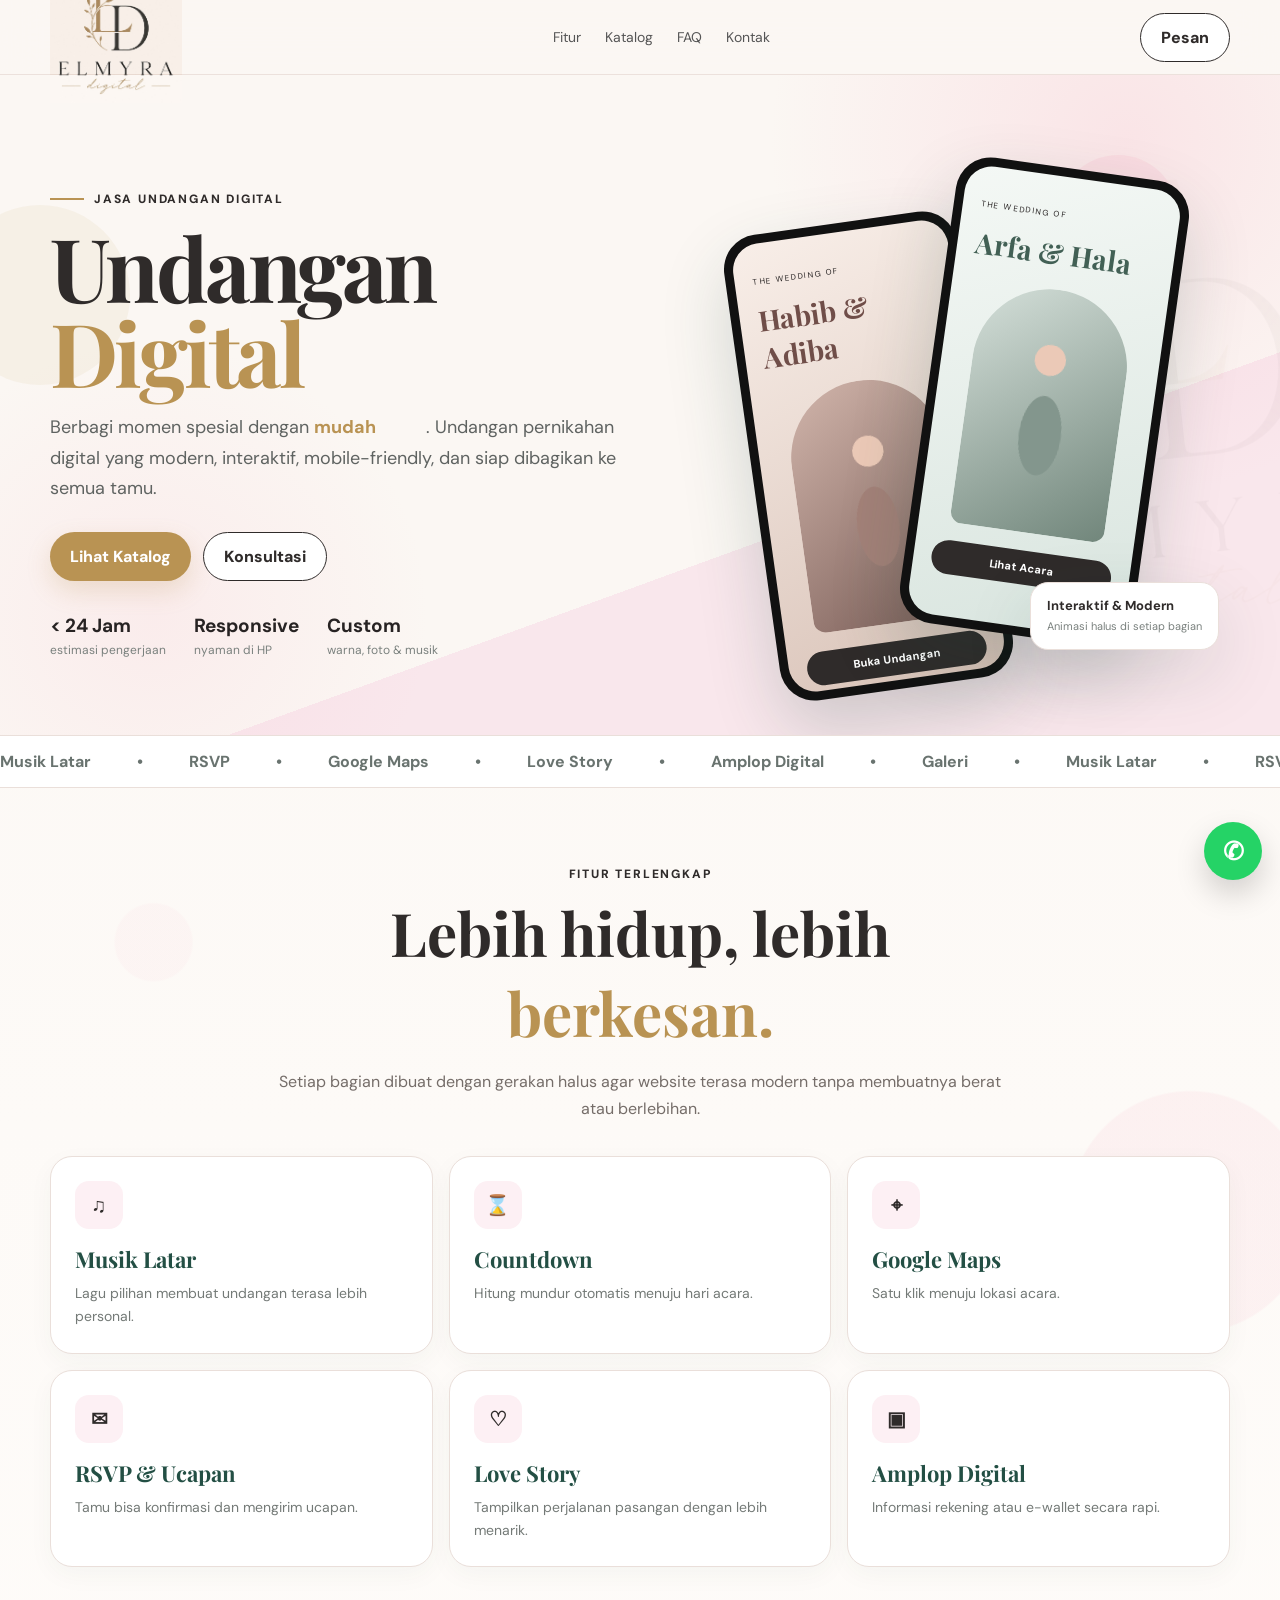
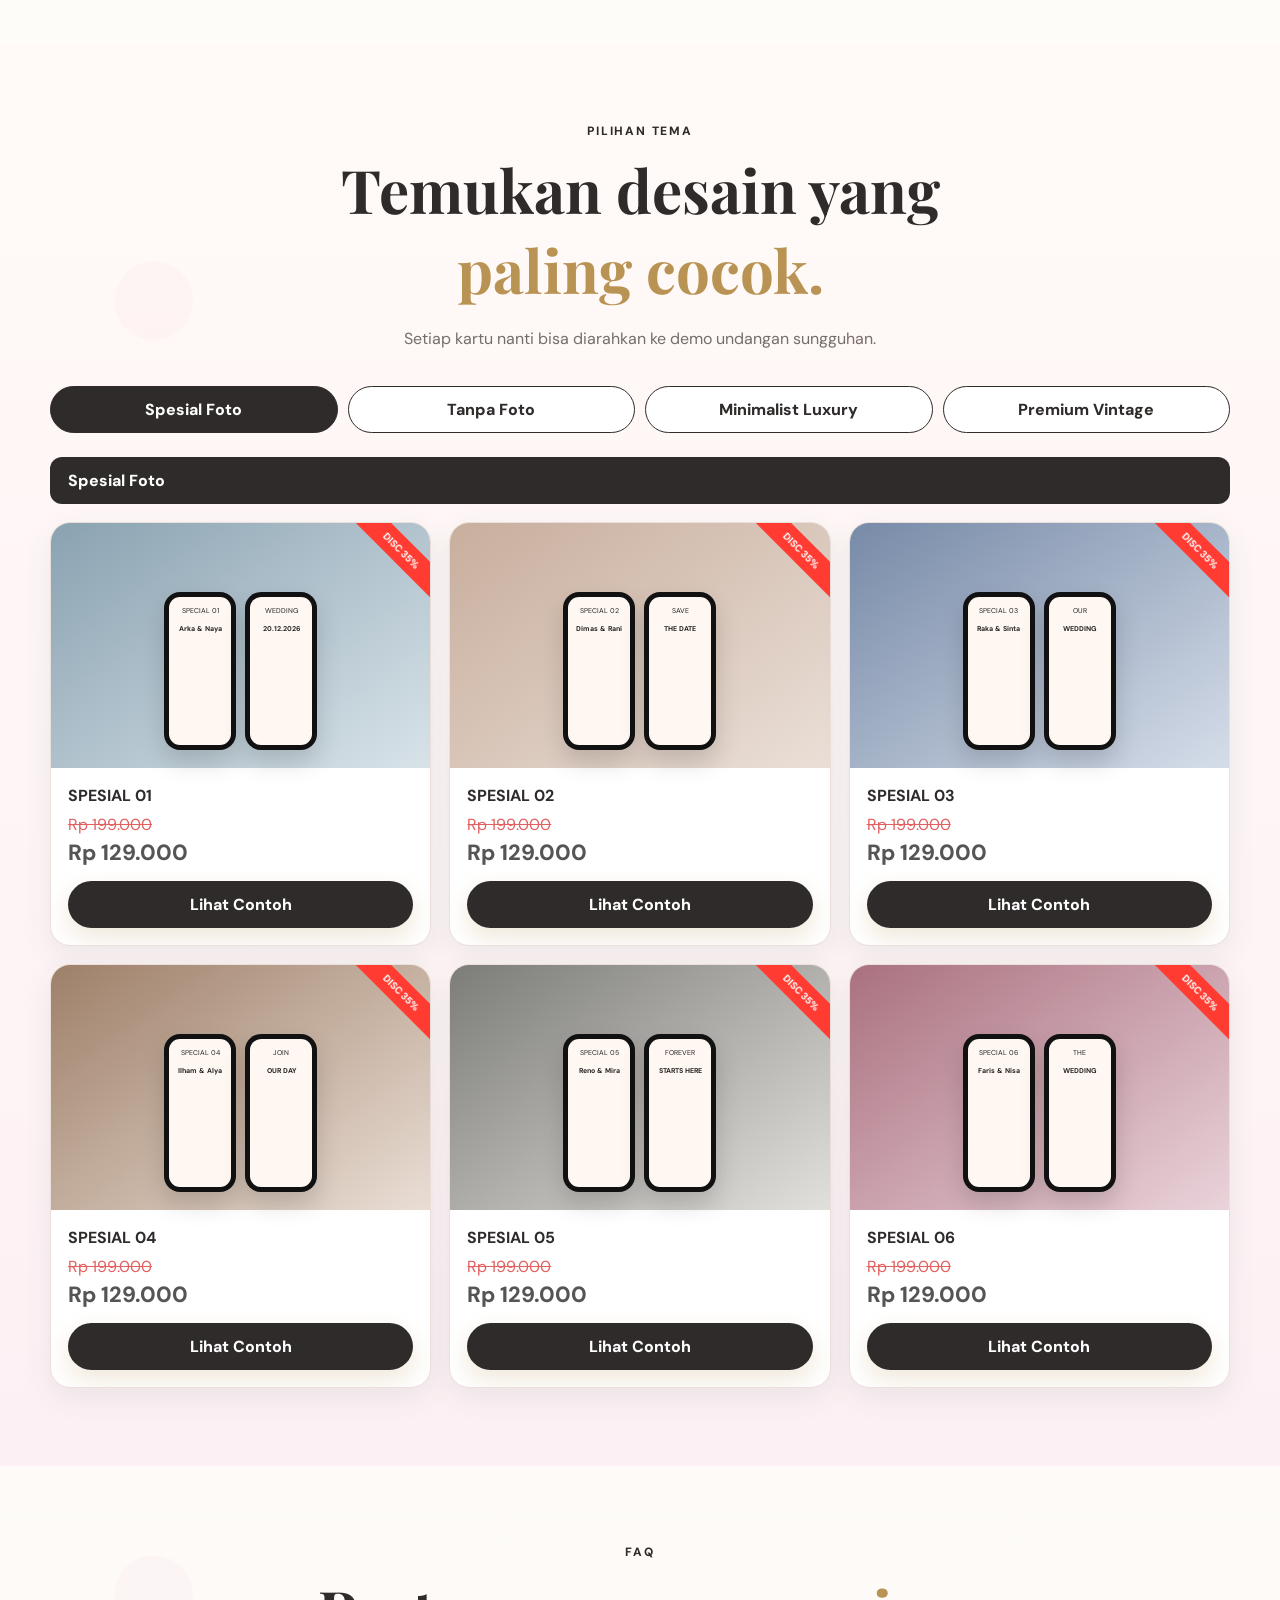
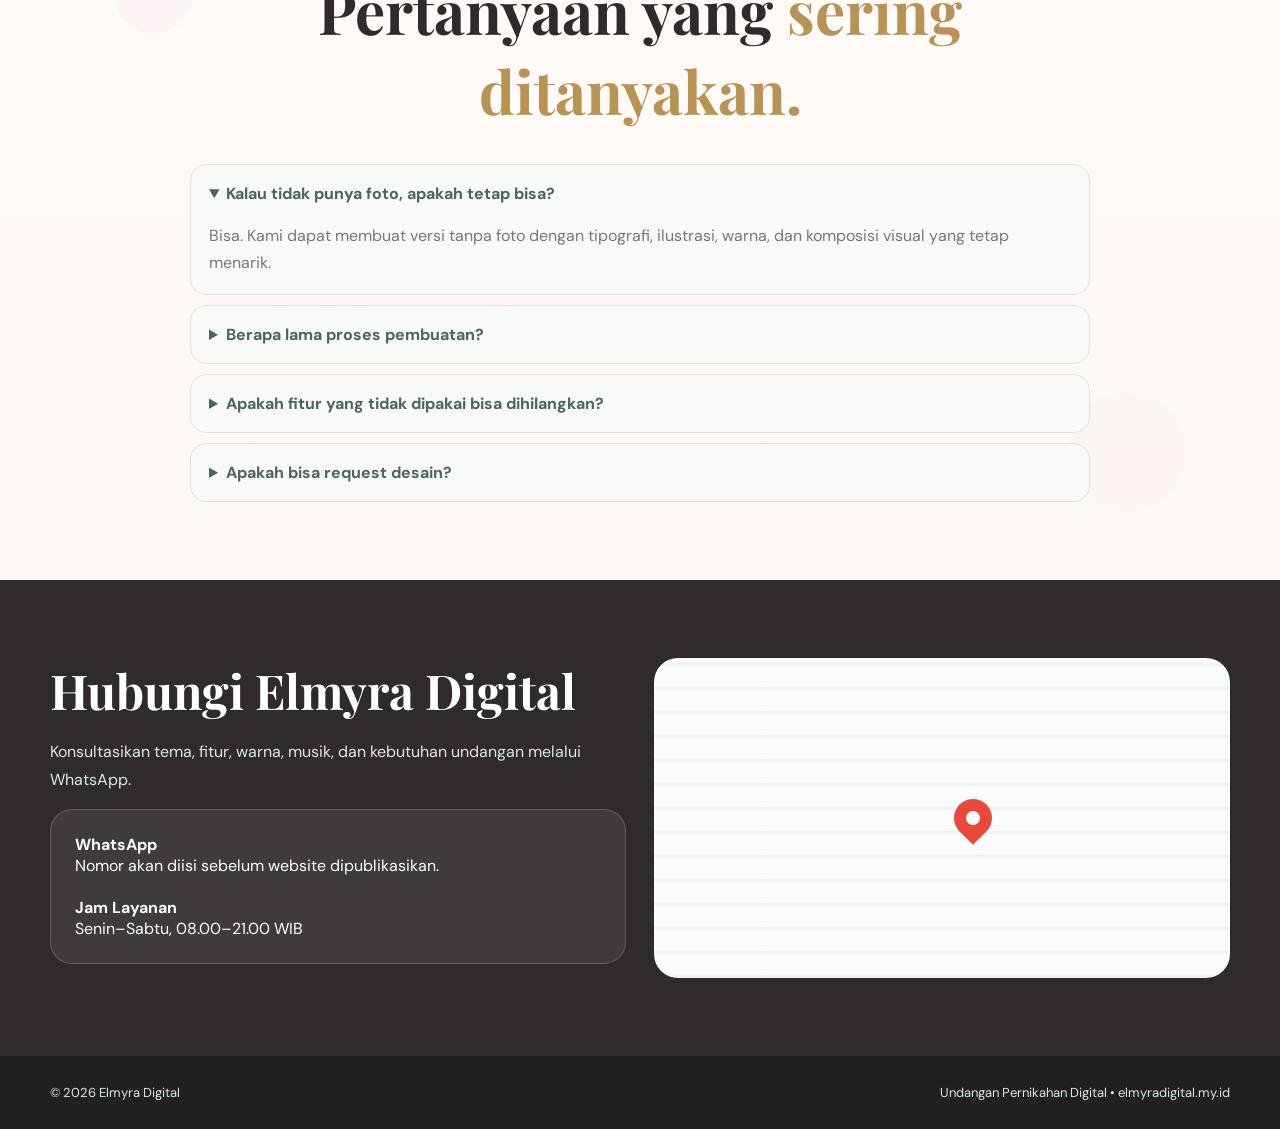
==== index.html @ 30a2780f "Gunakan CSS dan JS terpisah pada website utama" ====
<!doctype html>
<html lang="id">
<head>
  <meta charset="utf-8">
  <meta name="viewport" content="width=device-width,initial-scale=1">
  <meta name="theme-color" content="#fffaf7">
  <title>Elmyra Digital — Undangan Pernikahan Digital</title>
  <meta name="description" content="Undangan pernikahan digital modern, interaktif, elegan, dan mudah dibagikan.">

  <link rel="preconnect" href="https://fonts.googleapis.com">
  <link rel="preconnect" href="https://fonts.gstatic.com" crossorigin>
  <link href="https://fonts.googleapis.com/css2?family=DM+Sans:wght@400;500;600;700;800&family=Playfair+Display:wght@600;700&display=swap" rel="stylesheet">
  <link rel="stylesheet" href="assets/css/style.css">
</head>
<body>

<nav>
  <div class="container nav-inner">
    <a class="brand brand-image" href="#home" aria-label="Elmyra Digital">
      <img src="assets/elmyra-logo.png" alt="Elmyra Digital">
    </a>

    <div class="navlinks">
      <a href="#fitur">Fitur</a>
      <a href="#katalog">Katalog</a>
      <a href="#faq">FAQ</a>
      <a href="#kontak">Kontak</a>
    </div>

    <a class="btn-outline wa-link" href="#">Pesan</a>
  </div>
</nav>

<main>
  <section class="hero" id="home">
    <img src="assets/elmyra-logo.png" alt="" aria-hidden="true" class="hero-watermark">

    <div class="container hero-grid">
      <div>
        <div class="eyebrow">Jasa Undangan Digital</div>
        <h1>Undangan <span class="accent">Digital</span></h1>
        <p class="hero-copy">
          Berbagi momen spesial dengan <strong class="rotator" id="rotator">mudah</strong>.
          Undangan pernikahan digital yang modern, interaktif, mobile-friendly, dan siap dibagikan ke semua tamu.
        </p>

        <div class="actions">
          <a class="btn" href="#katalog">Lihat Katalog</a>
          <a class="btn-outline wa-link" href="#">Konsultasi</a>
        </div>

        <div class="hero-stats">
          <div><strong>&lt; 24 Jam</strong><span>estimasi pengerjaan</span></div>
          <div><strong>Responsive</strong><span>nyaman di HP</span></div>
          <div><strong>Custom</strong><span>warna, foto & musik</span></div>
        </div>
      </div>

      <div class="phone-stage" aria-label="Contoh tampilan undangan">
        <div class="phone a">
          <div class="screen">
            <small>THE WEDDING OF</small>
            <h3>Habib & Adiba</h3>
            <div class="arch"></div>
            <div class="mini">Buka Undangan</div>
          </div>
        </div>

        <div class="phone b">
          <div class="screen alt">
            <small>THE WEDDING OF</small>
            <h3>Arfa & Hala</h3>
            <div class="arch"></div>
            <div class="mini">Lihat Acara</div>
          </div>
        </div>

        <div class="float-card">
          <strong>Interaktif & Modern</strong>
          <span>Animasi halus di setiap bagian</span>
        </div>
      </div>
    </div>
  </section>

  <div class="marquee" aria-hidden="true">
    <div class="marquee-track">
      <span>Musik Latar</span><span>•</span><span>RSVP</span><span>•</span><span>Google Maps</span><span>•</span><span>Love Story</span><span>•</span><span>Amplop Digital</span><span>•</span><span>Galeri</span><span>•</span>
      <span>Musik Latar</span><span>•</span><span>RSVP</span><span>•</span><span>Google Maps</span><span>•</span><span>Love Story</span><span>•</span><span>Amplop Digital</span><span>•</span><span>Galeri</span><span>•</span>
    </div>
  </div>

  <section id="fitur">
    <div class="container">
      <div class="section-head reveal">
        <div class="eyebrow">Fitur Terlengkap</div>
        <h2>Lebih hidup, lebih <span>berkesan.</span></h2>
        <p>Setiap bagian dibuat dengan gerakan halus agar website terasa modern tanpa membuatnya berat atau berlebihan.</p>
      </div>

      <div class="features">
        <article class="feature reveal"><div class="icon">♫</div><h3>Musik Latar</h3><p>Lagu pilihan membuat undangan terasa lebih personal.</p></article>
        <article class="feature reveal"><div class="icon">⌛</div><h3>Countdown</h3><p>Hitung mundur otomatis menuju hari acara.</p></article>
        <article class="feature reveal"><div class="icon">⌖</div><h3>Google Maps</h3><p>Satu klik menuju lokasi acara.</p></article>
        <article class="feature reveal"><div class="icon">✉</div><h3>RSVP & Ucapan</h3><p>Tamu bisa konfirmasi dan mengirim ucapan.</p></article>
        <article class="feature reveal"><div class="icon">♡</div><h3>Love Story</h3><p>Tampilkan perjalanan pasangan dengan lebih menarik.</p></article>
        <article class="feature reveal"><div class="icon">▣</div><h3>Amplop Digital</h3><p>Informasi rekening atau e-wallet secara rapi.</p></article>
      </div>
    </div>
  </section>

  <section class="catalog" id="katalog">
    <div class="container">
      <div class="section-head reveal">
        <div class="eyebrow">Pilihan Tema</div>
        <h2>Temukan desain yang <span>paling cocok.</span></h2>
        <p>Setiap kartu nanti bisa diarahkan ke demo undangan sungguhan.</p>
      </div>

      <div class="tabs">
        <button class="tab active" type="button">Spesial Foto</button>
        <button class="tab" type="button">Tanpa Foto</button>
        <button class="tab" type="button">Minimalist Luxury</button>
        <button class="tab" type="button">Premium Vintage</button>
      </div>

      <div class="catalog-bar">Spesial Foto</div>

      <div class="cards">
        <article class="card reveal">
          <div class="ribbon">DISC 35%</div>
          <div class="thumb t1"><div class="mini-phone"><div class="mini-screen">SPECIAL 01<br><br><b>Arka & Naya</b></div></div><div class="mini-phone"><div class="mini-screen">WEDDING<br><br><b>20.12.2026</b></div></div></div>
          <div class="card-body"><h3>SPESIAL 01</h3><div class="old">Rp 199.000</div><div class="price">Rp 129.000</div><a class="btn" href="#">Lihat Contoh</a></div>
        </article>

        <article class="card reveal">
          <div class="ribbon">DISC 35%</div>
          <div class="thumb t2"><div class="mini-phone"><div class="mini-screen">SPECIAL 02<br><br><b>Dimas & Rani</b></div></div><div class="mini-phone"><div class="mini-screen">SAVE<br><br><b>THE DATE</b></div></div></div>
          <div class="card-body"><h3>SPESIAL 02</h3><div class="old">Rp 199.000</div><div class="price">Rp 129.000</div><a class="btn" href="#">Lihat Contoh</a></div>
        </article>

        <article class="card reveal">
          <div class="ribbon">DISC 35%</div>
          <div class="thumb t3"><div class="mini-phone"><div class="mini-screen">SPECIAL 03<br><br><b>Raka & Sinta</b></div></div><div class="mini-phone"><div class="mini-screen">OUR<br><br><b>WEDDING</b></div></div></div>
          <div class="card-body"><h3>SPESIAL 03</h3><div class="old">Rp 199.000</div><div class="price">Rp 129.000</div><a class="btn" href="#">Lihat Contoh</a></div>
        </article>

        <article class="card reveal">
          <div class="ribbon">DISC 35%</div>
          <div class="thumb t4"><div class="mini-phone"><div class="mini-screen">SPECIAL 04<br><br><b>Ilham & Alya</b></div></div><div class="mini-phone"><div class="mini-screen">JOIN<br><br><b>OUR DAY</b></div></div></div>
          <div class="card-body"><h3>SPESIAL 04</h3><div class="old">Rp 199.000</div><div class="price">Rp 129.000</div><a class="btn" href="#">Lihat Contoh</a></div>
        </article>

        <article class="card reveal">
          <div class="ribbon">DISC 35%</div>
          <div class="thumb t5"><div class="mini-phone"><div class="mini-screen">SPECIAL 05<br><br><b>Reno & Mira</b></div></div><div class="mini-phone"><div class="mini-screen">FOREVER<br><br><b>STARTS HERE</b></div></div></div>
          <div class="card-body"><h3>SPESIAL 05</h3><div class="old">Rp 199.000</div><div class="price">Rp 129.000</div><a class="btn" href="#">Lihat Contoh</a></div>
        </article>

        <article class="card reveal">
          <div class="ribbon">DISC 35%</div>
          <div class="thumb t6"><div class="mini-phone"><div class="mini-screen">SPECIAL 06<br><br><b>Faris & Nisa</b></div></div><div class="mini-phone"><div class="mini-screen">THE<br><br><b>WEDDING</b></div></div></div>
          <div class="card-body"><h3>SPESIAL 06</h3><div class="old">Rp 199.000</div><div class="price">Rp 129.000</div><a class="btn" href="#">Lihat Contoh</a></div>
        </article>
      </div>
    </div>
  </section>

  <section id="faq">
    <div class="container">
      <div class="section-head reveal">
        <div class="eyebrow">FAQ</div>
        <h2>Pertanyaan yang <span>sering ditanyakan.</span></h2>
      </div>

      <div class="faq">
        <details open><summary>Kalau tidak punya foto, apakah tetap bisa?</summary><p>Bisa. Kami dapat membuat versi tanpa foto dengan tipografi, ilustrasi, warna, dan komposisi visual yang tetap menarik.</p></details>
        <details><summary>Berapa lama proses pembuatan?</summary><p>Untuk template siap pakai, target proses kurang dari 24 jam setelah data lengkap.</p></details>
        <details><summary>Apakah fitur yang tidak dipakai bisa dihilangkan?</summary><p>Bisa. Galeri, love story, RSVP, amplop digital, dan fitur lain dapat disesuaikan.</p></details>
        <details><summary>Apakah bisa request desain?</summary><p>Bisa untuk paket custom atau signature.</p></details>
      </div>
    </div>
  </section>

  <section class="contact" id="kontak">
    <div class="container contact-grid">
      <div>
        <h2>Hubungi Elmyra Digital</h2>
        <p>Konsultasikan tema, fitur, warna, musik, dan kebutuhan undangan melalui WhatsApp.</p>
        <div class="contact-card">
          <strong>WhatsApp</strong><br>
          Nomor akan diisi sebelum website dipublikasikan.<br><br>
          <strong>Jam Layanan</strong><br>
          Senin–Sabtu, 08.00–21.00 WIB
        </div>
      </div>
      <div class="map" aria-hidden="true"><div class="pin"></div></div>
    </div>
  </section>
</main>

<footer>
  <div class="container footer-inner">
    <div>© <span id="year"></span> Elmyra Digital</div>
    <div>Undangan Pernikahan Digital • elmyradigital.my.id</div>
  </div>
</footer>

<a class="wa wa-link" href="#" aria-label="WhatsApp">✆</a>

<script src="assets/js/main.js" defer></script>
</body>
</html>
---- assets/css/style.css ----
/* =========================================================
   ELMYRA DIGITAL — WEBSITE UTAMA
   Refactor CSS: struktur dipisah dari index.html agar mudah diedit.
   Folder undangan/ tidak menggunakan file ini.
========================================================= */

/* ========== DESIGN TOKENS ========== */
:root {
  --color-primary: #2f2b2a;
  --color-primary-dark: #211f1f;
  --color-accent: #b99353;
  --color-cream: #fbf7f3;
  --color-soft: #fdf0f4;
  --color-pink: #f7b9ca;
  --color-text: #272323;
  --color-muted: #756d69;
  --color-line: #eadfda;
  --color-white: #fff;

  --shadow-soft: 0 10px 30px rgba(26, 71, 60, .08);
  --shadow-large: 0 25px 70px rgba(24, 71, 60, .13);

  --radius-sm: 12px;
  --radius-md: 18px;
  --radius-lg: 22px;
  --radius-pill: 999px;

  --container-max: 1180px;
  --section-space: 78px;
}

/* ========== RESET & BASE ========== */
* { box-sizing: border-box; }
html { scroll-behavior: smooth; }
body {
  margin: 0;
  font-family: "DM Sans", sans-serif;
  color: var(--color-text);
  background:
    radial-gradient(circle at 8% 12%, rgba(247,185,202,.18) 0 90px, transparent 92px),
    radial-gradient(circle at 93% 28%, rgba(247,185,202,.14) 0 120px, transparent 122px),
    linear-gradient(180deg, #fbf7f3 0%, #fffdfb 52%, #fbf7f3 100%);
  overflow-x: hidden;
}
a { color: inherit; text-decoration: none; }
button, input, textarea, select { font: inherit; }
.container { width: min(var(--container-max), calc(100% - 30px)); margin-inline: auto; }
h1, h2, h3 { font-family: "Playfair Display", serif; }
section { padding: var(--section-space) 0; }

/* ========== NAVIGATION ========== */
nav {
  position: sticky;
  top: 0;
  z-index: 50;
  background: rgba(251,247,243,.92);
  border-bottom: 1px solid rgba(234,223,218,.9);
  backdrop-filter: blur(18px);
}
.nav-inner {
  height: 74px;
  display: flex;
  align-items: center;
  justify-content: space-between;
  gap: 16px;
}
.brand, .brand-image { display: flex; align-items: center; }
.brand { gap: 11px; font-weight: 800; color: var(--color-primary); }
.brand-image img { width: 132px; height: auto; display: block; mix-blend-mode: multiply; }
.navlinks { display: flex; gap: 24px; color: #555; font-size: 14px; }
.navlinks a { transition: color .2s ease; }
.navlinks a:hover { color: var(--color-accent); }

/* ========== BUTTONS ========== */
.btn, .btn-outline {
  display: inline-flex;
  align-items: center;
  justify-content: center;
  padding: 13px 20px;
  border-radius: var(--radius-pill);
  font-weight: 800;
  transition: transform .25s ease, box-shadow .25s ease;
}
.btn {
  background: var(--color-accent);
  color: var(--color-white);
  box-shadow: 0 10px 25px rgba(185,147,83,.22);
}
.btn-outline {
  border: 1px solid var(--color-primary);
  color: var(--color-primary);
  background: var(--color-white);
}
.btn:hover, .btn-outline:hover { transform: translateY(-2px); }
.actions { display: flex; gap: 12px; flex-wrap: wrap; margin-top: 28px; }

/* ========== HERO ========== */
.hero {
  position: relative;
  overflow: hidden;
  padding: 70px 0 30px;
  background:
    radial-gradient(circle at 88% 10%, rgba(247,185,202,.30), transparent 28%),
    radial-gradient(circle at 12% 82%, rgba(247,185,202,.18), transparent 22%),
    linear-gradient(160deg, #fbf7f3 0 66%, #f9e7ec 66%);
}
.hero::before, .hero::after {
  content: "";
  position: absolute;
  border-radius: 50%;
  pointer-events: none;
}
.hero::before {
  width: 180px;
  height: 180px;
  background: rgba(185,147,83,.08);
  left: -50px;
  top: 130px;
  animation: float 7s ease-in-out infinite;
}
.hero::after {
  width: 120px;
  height: 120px;
  background: rgba(247,185,202,.24);
  right: 8%;
  top: 80px;
  animation: float 6s ease-in-out infinite reverse;
}
.hero-grid {
  display: grid;
  grid-template-columns: 1.02fr .98fr;
  align-items: center;
  gap: 30px;
}
.hero h1 {
  font-size: clamp(52px, 7.4vw, 88px);
  line-height: .96;
  letter-spacing: -.04em;
  color: var(--color-primary);
  margin: 18px 0;
}
.hero h1 .accent { color: var(--color-accent); }
.hero-copy { max-width: 650px; color: #5f6361; font-size: 18px; line-height: 1.7; }
.hero-stats { display: flex; gap: 28px; flex-wrap: wrap; margin-top: 32px; }
.hero-stats strong { display: block; font-size: 19px; }
.hero-stats span { font-size: 12px; color: #7a817e; }
.hero-watermark {
  position: absolute;
  width: min(520px,70vw);
  right: -150px;
  top: 70px;
  opacity: .035;
  pointer-events: none;
  mix-blend-mode: multiply;
  transform: rotate(-6deg);
}
.eyebrow {
  color: var(--color-primary);
  font-size: 12px;
  letter-spacing: .15em;
  font-weight: 800;
  text-transform: uppercase;
  display: flex;
  align-items: center;
  gap: 10px;
}
.eyebrow::before { content: ""; width: 34px; height: 2px; background: var(--color-accent); }
.rotator { display: inline-block; min-width: 112px; color: var(--color-accent); transition: .28s ease; }
.rotator.swap { opacity: 0; transform: translateY(8px); }

/* ========== PHONE PREVIEW ========== */
.phone-stage { height: 560px; position: relative; }
.phone {
  position: absolute;
  width: 235px;
  height: 470px;
  border-radius: 35px;
  padding: 9px;
  background: #111;
  box-shadow: 0 30px 70px rgba(31,69,60,.2);
  transform-origin: center;
}
.phone.a { left: 15%; top: 76px; transform: rotate(-8deg); animation: phoneA 6s ease-in-out infinite; }
.phone.b { right: 12%; top: 22px; transform: rotate(8deg); animation: phoneB 6.5s ease-in-out infinite; }
.screen {
  height: 100%;
  border-radius: 27px;
  overflow: hidden;
  padding: 25px 18px;
  background: linear-gradient(160deg,#f8eee8,#d9c3b8);
}
.screen.alt { background: linear-gradient(160deg,#f4f8f5,#d9e5df); }
.screen small { font-size: 8px; letter-spacing: .18em; }
.screen h3 { font-size: 28px; margin: 12px 0; color: #704e49; }
.screen.alt h3 { color: #426055; }
.arch {
  width: 86%;
  height: 245px;
  margin: 18px auto 0;
  border-radius: 140px 140px 22px 22px;
  background:
    radial-gradient(circle at 50% 29%, #ebc9b7 0 8%, transparent 8.3%),
    radial-gradient(ellipse at 50% 60%, #a38178 0 19%, transparent 19.4%),
    linear-gradient(145deg,#d1b5ab,#7a5d57);
}
.alt .arch {
  background:
    radial-gradient(circle at 50% 29%, #ebc9b7 0 8%, transparent 8.3%),
    radial-gradient(ellipse at 50% 60%, #83968d 0 19%, transparent 19.4%),
    linear-gradient(145deg,#d5e0da,#71867b);
}
.mini { margin-top: 18px; padding: 10px; text-align: center; background: var(--color-primary); color: #fff; border-radius: var(--radius-pill); font-size: 11px; font-weight: 800; }
.float-card { position: absolute; right: 2%; bottom: 55px; background: #fff; border: 1px solid var(--color-line); padding: 14px 16px; border-radius: var(--radius-md); box-shadow: var(--shadow-large); animation: float 5s ease-in-out infinite; }
.float-card strong { display: block; color: var(--color-primary); font-size: 13px; }
.float-card span { font-size: 11px; color: #7a817e; }

/* ========== SECTION HEADERS ========== */
.section-head { text-align: center; max-width: 750px; margin: 0 auto 34px; }
.section-head .eyebrow { justify-content: center; }
.section-head .eyebrow::before { display: none; }
.section-head h2 { font-size: clamp(38px,5vw,60px); margin: 10px 0; color: var(--color-primary); }
.section-head h2 span { color: var(--color-accent); }
.section-head p { color: var(--color-muted); line-height: 1.7; }
section:not(.hero):not(.contact) { position: relative; }
section:not(.hero):not(.contact)::before {
  content: "";
  position: absolute;
  inset: 0;
  pointer-events: none;
  background-image:
    radial-gradient(circle at 12% 18%,rgba(247,185,202,.08) 0 38px,transparent 40px),
    radial-gradient(circle at 88% 82%,rgba(247,185,202,.06) 0 58px,transparent 60px);
}
section > .container { position: relative; z-index: 1; }

/* ========== MARQUEE ========== */
.marquee { overflow: hidden; border-block: 1px solid var(--color-line); background: #fff; }
.marquee-track { display: flex; gap: 46px; white-space: nowrap; padding: 15px 0; width: max-content; animation: marquee 22s linear infinite; color: #69736f; font-weight: 700; }

/* ========== FEATURES ========== */
.features { display: grid; grid-template-columns: repeat(3,1fr); gap: 16px; }
.feature { background: #fff; border: 1px solid var(--color-line); border-radius: var(--radius-lg); padding: 24px; transition: .25s ease; box-shadow: 0 8px 26px rgba(31,72,62,.04); }
.feature:hover { transform: translateY(-5px); box-shadow: var(--shadow-large); }
.icon { width: 48px; height: 48px; border-radius: 14px; background: var(--color-soft); color: var(--color-primary); display: grid; place-items: center; font-size: 20px; font-weight: 800; }
.feature h3 { font-size: 22px; margin: 15px 0 8px; color: #234f44; }
.feature p { font-size: 14px; line-height: 1.65; color: #747a77; margin: 0; }

/* ========== CATALOG ========== */
.catalog { background: linear-gradient(180deg,#fffaf7 0%,#fdf0f4 100%); }
.tabs { display: grid; grid-template-columns: repeat(4,1fr); gap: 10px; margin-bottom: 24px; }
.tab { border: 1px solid var(--color-primary); color: var(--color-primary); background: #fff; border-radius: var(--radius-pill); padding: 12px 10px; font-weight: 800; cursor: pointer; }
.tab.active { background: var(--color-primary); color: #fff; }
.catalog-bar { background: var(--color-primary); color: #fff; border-radius: var(--radius-sm); padding: 13px 18px; font-weight: 800; margin-bottom: 18px; }
.cards { display: grid; grid-template-columns: repeat(3,1fr); gap: 18px; }
.card { background: #fff; border: 1px solid var(--color-line); border-radius: 20px; overflow: hidden; box-shadow: var(--shadow-soft); transition: .25s ease; position: relative; }
.card:hover { transform: translateY(-5px); }
.ribbon { position: absolute; top: 15px; right: -36px; background: #ff3b32; color: #fff; transform: rotate(45deg); padding: 6px 42px; font-size: 10px; font-weight: 800; z-index: 2; }
.thumb { height: 245px; display: flex; align-items: flex-end; justify-content: center; gap: 9px; padding: 18px; }
.t1 { background: linear-gradient(145deg,#8aa2b1,#d8e3e9); }
.t2 { background: linear-gradient(145deg,#c8ae9d,#eadfd7); }
.t3 { background: linear-gradient(145deg,#778aa7,#d5dde9); }
.t4 { background: linear-gradient(145deg,#9e8069,#eaded5); }
.t5 { background: linear-gradient(145deg,#7c7c78,#e2e0dd); }
.t6 { background: linear-gradient(145deg,#aa7180,#ead3da); }
.mini-phone { width: 72px; height: 158px; background: #111; border-radius: 16px; padding: 5px; box-shadow: 0 12px 25px rgba(0,0,0,.15); }
.mini-screen { height: 100%; border-radius: 11px; background: #fff7f2; text-align: center; font-size: 7px; padding: 9px 5px; }
.card-body { padding: 17px; }
.card-body h3 { font-family: "DM Sans"; margin: 0 0 8px; color: var(--color-primary); font-size: 16px; }
.old { text-decoration: line-through; color: #e26060; }
.price { font-size: 22px; font-weight: 800; color: #555; margin: 3px 0 14px; }
.card .btn { width: 100%; background: var(--color-primary); }

/* ========== FAQ ========== */
.faq { max-width: 900px; margin: auto; display: grid; gap: 10px; }
details { border: 1px solid var(--color-line); border-radius: 16px; background: #f7faf9; padding: 0 18px; }
summary { padding: 18px 0; cursor: pointer; font-weight: 700; color: #4c645e; }
details p { margin: 0; padding: 0 0 18px; color: #737a77; line-height: 1.7; }

/* ========== CONTACT ========== */
.contact { background: var(--color-primary); color: #fff; }
.contact-grid { display: grid; grid-template-columns: 1fr 1fr; gap: 28px; }
.contact h2 { font-size: 48px; margin: 0 0 12px; }
.contact p { color: #d8ebe5; line-height: 1.7; }
.contact-card { background: rgba(255,255,255,.08); border: 1px solid rgba(255,255,255,.18); border-radius: var(--radius-lg); padding: 24px; }
.map { min-height: 320px; border-radius: 24px; background: linear-gradient(rgba(255,255,255,.72),rgba(255,255,255,.72)), repeating-linear-gradient(0deg,#bdd3dc 0 3px,#eff6f7 3px 24px), repeating-linear-gradient(90deg,#c5d9ca 0 3px,#f9fbf9 3px 32px); position: relative; }
.pin { position: absolute; left: 52%; top: 44%; width: 38px; height: 38px; background: #e8493c; border-radius: 50% 50% 50% 0; transform: rotate(-45deg); }
.pin::after { content: ""; position: absolute; width: 14px; height: 14px; border-radius: 50%; background: #fff; left: 12px; top: 12px; }

/* ========== FOOTER & WHATSAPP ========== */
footer { background: var(--color-primary-dark); color: #d7ebe5; padding: 28px 0; font-size: 13px; }
.footer-inner { display: flex; justify-content: space-between; gap: 12px; flex-wrap: wrap; }
.wa { position: fixed; right: 18px; bottom: 20px; width: 58px; height: 58px; border-radius: 50%; display: grid; place-items: center; background: #25d366; color: #fff; font-size: 25px; font-weight: 800; box-shadow: 0 14px 30px rgba(0,0,0,.17); z-index: 60; animation: pulse 2.2s infinite; }

/* ========== REVEAL & ANIMATION ========== */
.reveal { opacity: 0; transform: translateY(22px); transition: .75s ease; }
.reveal.show { opacity: 1; transform: none; }
@keyframes float { 50% { transform: translateY(-18px) translateX(8px); } }
@keyframes phoneA { 50% { transform: rotate(-5deg) translateY(-14px); } }
@keyframes phoneB { 50% { transform: rotate(5deg) translateY(12px); } }
@keyframes marquee { to { transform: translateX(-50%); } }
@keyframes pulse { 50% { box-shadow: 0 0 0 10px rgba(37,211,102,.10), 0 14px 30px rgba(0,0,0,.17); } }

/* ========== RESPONSIVE ========== */
@media (max-width: 900px) {
  .navlinks { display: none; }
  .hero-grid, .contact-grid { grid-template-columns: 1fr; }
  .features, .cards { grid-template-columns: repeat(2,1fr); }
  .tabs { grid-template-columns: repeat(2,1fr); }
}

@media (max-width: 620px) {
  :root { --section-space: 62px; }
  .brand-image img { width: 112px; }
  .hero { padding-top: 46px; }
  .hero h1 { font-size: 50px; }
  .hero-copy { font-size: 16px; }
  .phone-stage { height: 430px; }
  .phone { width: 168px; height: 345px; border-radius: 26px; }
  .phone.a { left: 9%; top: 65px; }
  .phone.b { right: 7%; top: 18px; }
  .arch { height: 178px; }
  .thumb { height: 185px; padding: 11px; }
  .mini-phone { width: 55px; height: 120px; }
  .card-body { padding: 13px; }
  .card-body h3 { font-size: 14px; }
  .price { font-size: 19px; }
  .btn { padding: 11px 14px; font-size: 13px; }
}

@media (max-width: 440px) {
  .features, .cards { grid-template-columns: 1fr; }
  .hero-stats { gap: 18px; }
}

@media (prefers-reduced-motion: reduce) {
  html { scroll-behavior: auto; }
  *, *::before, *::after { animation-duration: .001ms !important; animation-iteration-count: 1 !important; transition-duration: .001ms !important; }
}
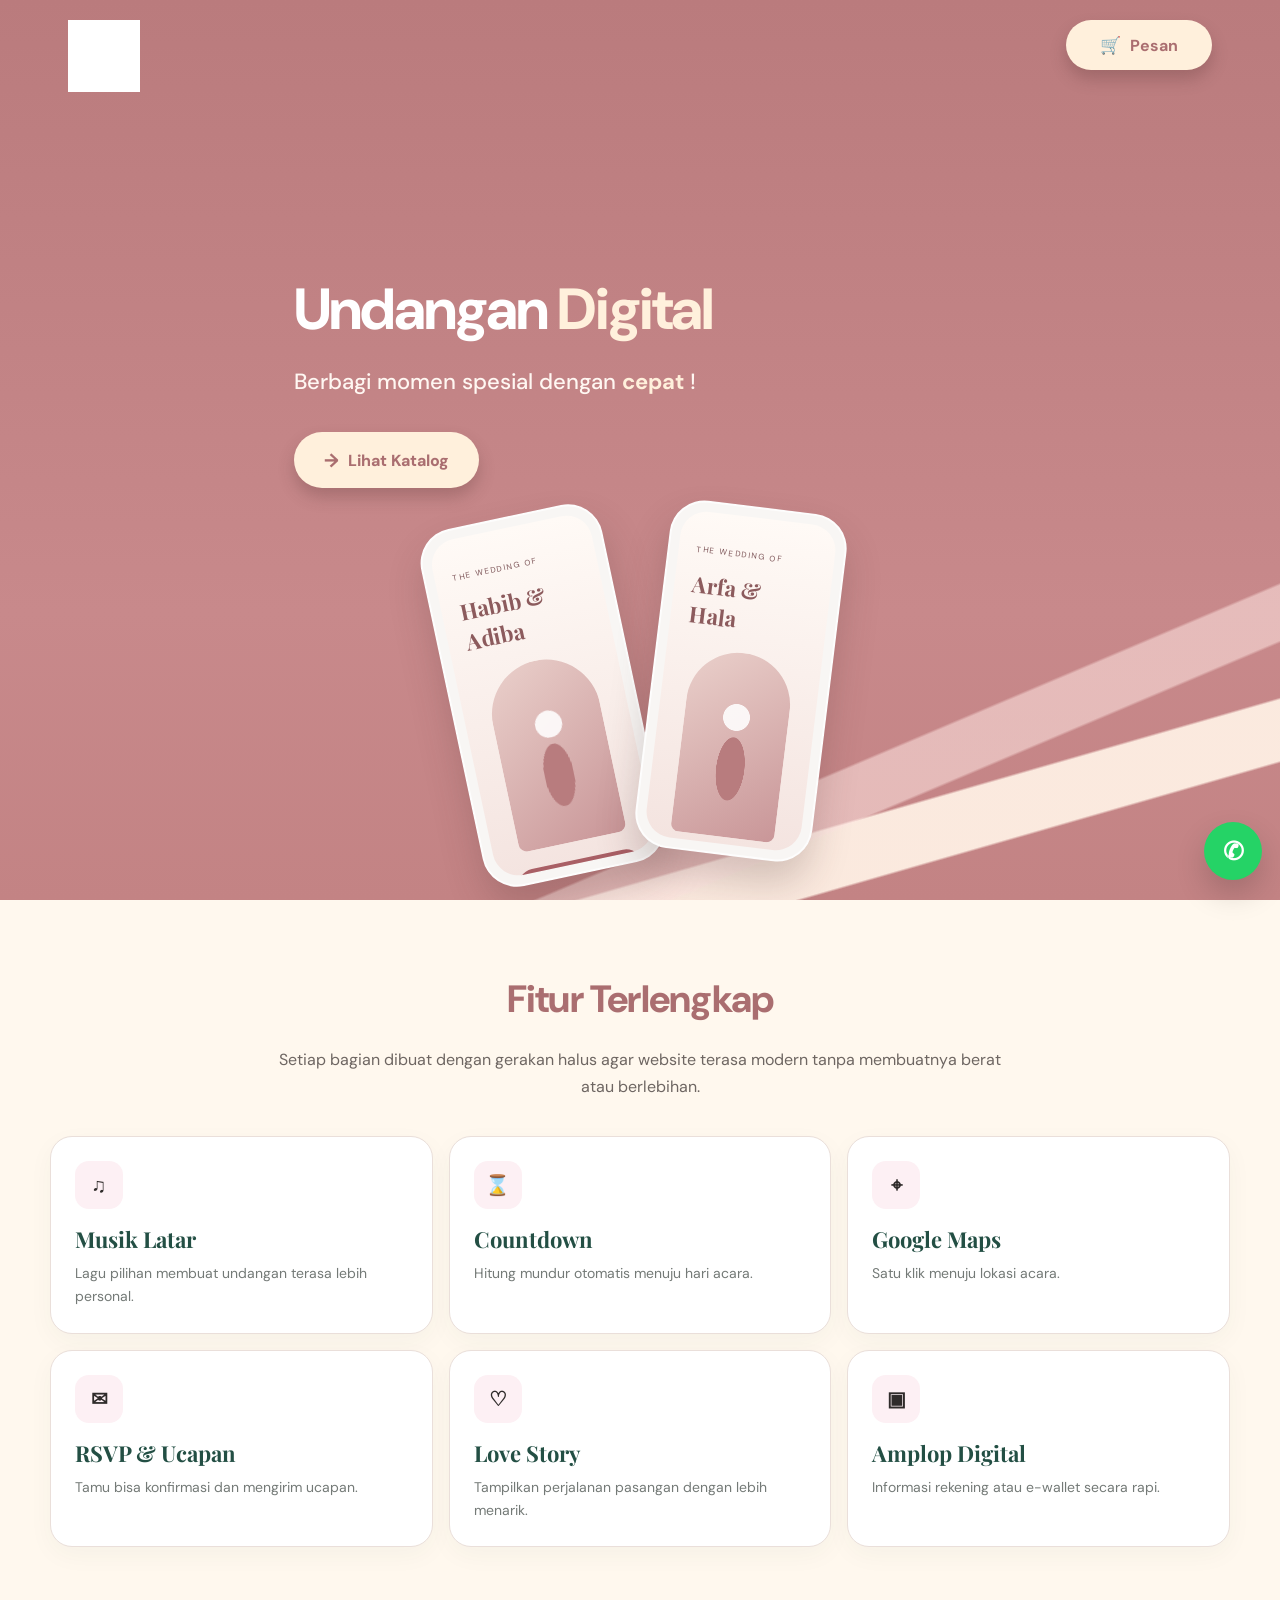
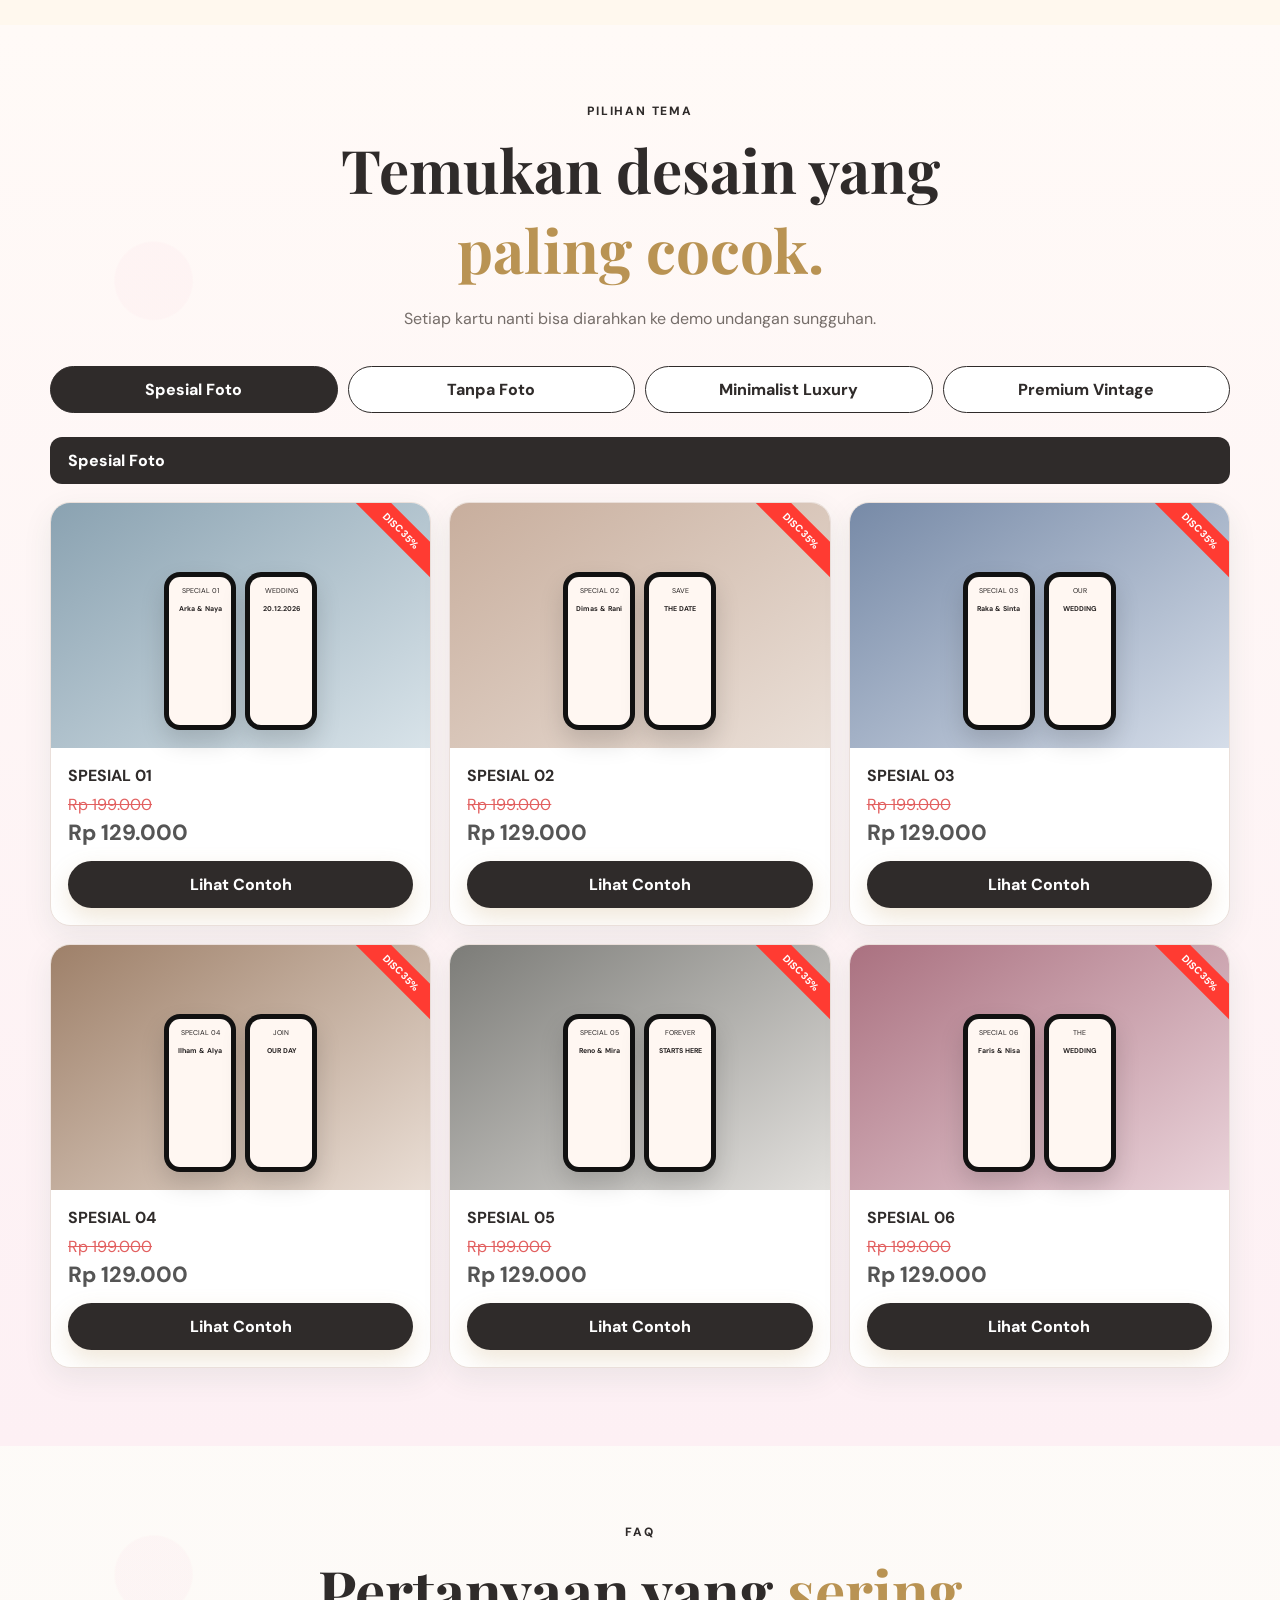
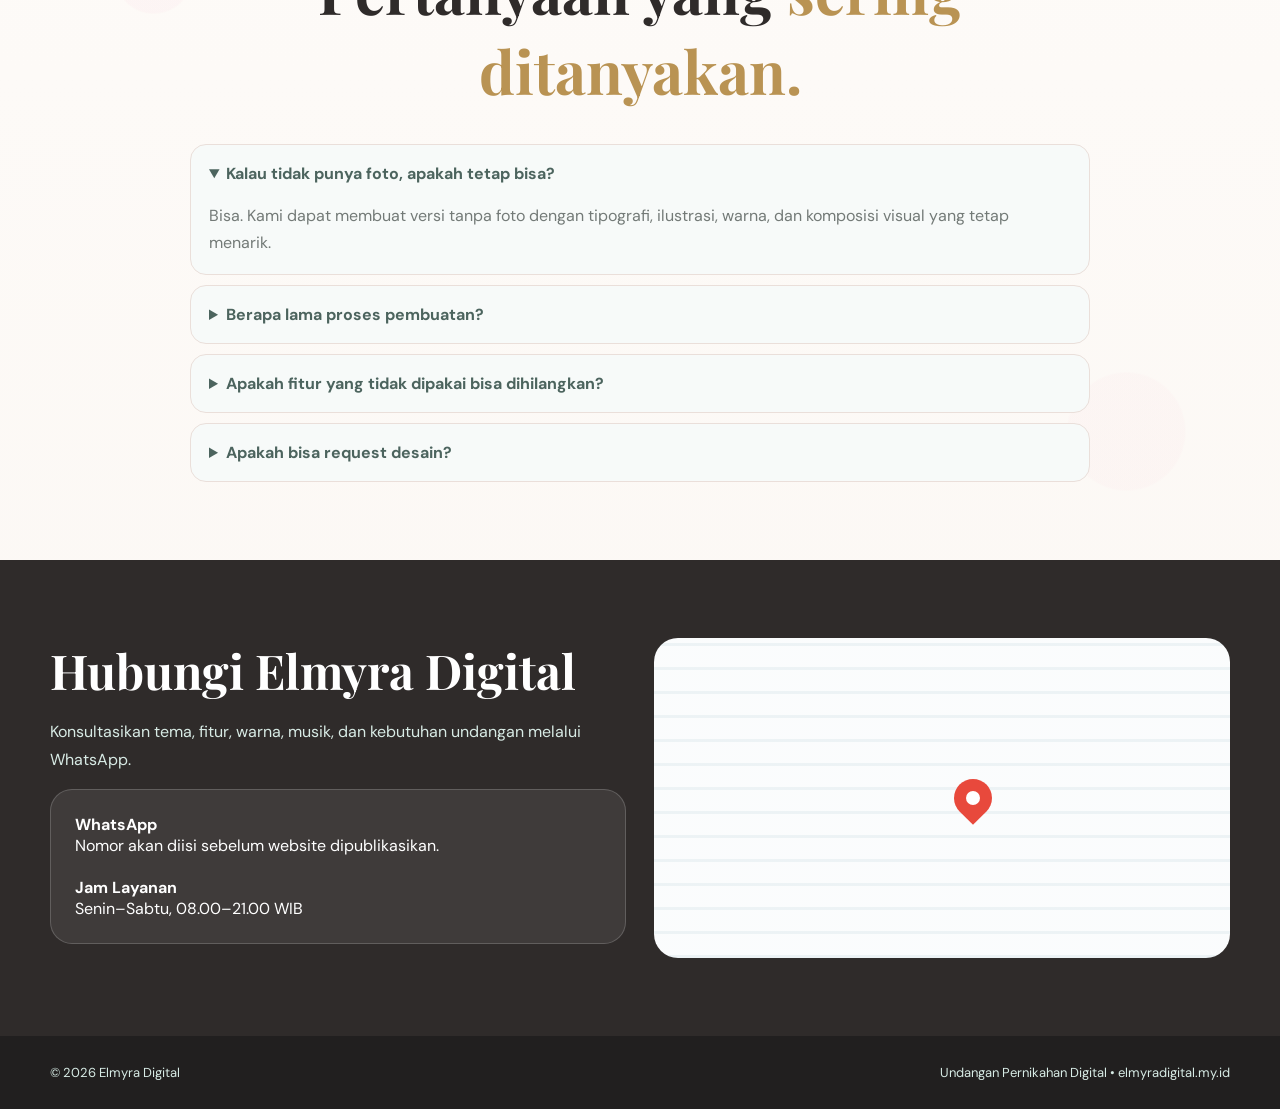
==== commit 4ae973ad: "Apply reference-inspired homepage layout" ====
--- a/index.html
+++ b/index.html
@@ -11,6 +11,7 @@
   <link rel="preconnect" href="https://fonts.gstatic.com" crossorigin>
   <link href="https://fonts.googleapis.com/css2?family=DM+Sans:wght@400;500;600;700;800&family=Playfair+Display:wght@600;700&display=swap" rel="stylesheet">
   <link rel="stylesheet" href="assets/css/style.css">
+  <link rel="stylesheet" href="assets/css/reference-pink.css">
 </head>
 <body>
 
@@ -40,8 +41,7 @@
         <div class="eyebrow">Jasa Undangan Digital</div>
         <h1>Undangan <span class="accent">Digital</span></h1>
         <p class="hero-copy">
-          Berbagi momen spesial dengan <strong class="rotator" id="rotator">mudah</strong>.
-          Undangan pernikahan digital yang modern, interaktif, mobile-friendly, dan siap dibagikan ke semua tamu.
+          Berbagi momen spesial dengan <strong class="rotator" id="rotator">cepat</strong> !
         </p>
 
         <div class="actions">
--- a/assets/css/reference-pink.css
+++ b/assets/css/reference-pink.css
@@ -0,0 +1,265 @@
+/* ELMYRA DIGITAL — Hero redesign inspired by the supplied layout reference.
+   This file only overrides the main website presentation.
+   Invitation templates under /undangan are not affected. */
+
+:root{
+  --ref-rose:#bd7f80;
+  --ref-rose-dark:#aa6e70;
+  --ref-cream:#fff0dc;
+  --ref-text:#fff7ef;
+  --ref-shadow:0 9px 16px rgba(83,47,47,.26);
+}
+
+/* Header floats on top of the hero, like the reference */
+nav{
+  position:absolute;
+  inset:0 0 auto 0;
+  z-index:70;
+  background:transparent;
+  border:0;
+  backdrop-filter:none;
+}
+.nav-inner{
+  height:112px;
+  padding:20px 18px 0;
+  align-items:flex-start;
+}
+.brand-image img{
+  width:72px;
+  max-height:72px;
+  object-fit:contain;
+  mix-blend-mode:normal;
+  filter:brightness(0) invert(1);
+}
+.navlinks{display:none!important}
+.nav-inner>.btn-outline{
+  margin-top:0;
+  min-width:146px;
+  min-height:50px;
+  padding:12px 28px;
+  border:0;
+  border-radius:999px;
+  background:var(--ref-cream);
+  color:var(--ref-rose-dark);
+  box-shadow:var(--ref-shadow);
+  font-size:16px;
+  font-weight:700;
+}
+.nav-inner>.btn-outline::before{
+  content:"🛒";
+  margin-right:9px;
+  font-size:17px;
+}
+
+/* HERO */
+.hero{
+  min-height:100svh;
+  padding:0;
+  display:flex;
+  align-items:stretch;
+  background:
+    linear-gradient(157deg,transparent 0 78%,rgba(255,230,226,.55) 78.2% 82%,transparent 82.2%),
+    linear-gradient(164deg,transparent 0 84%,rgba(255,241,229,.93) 84.2% 89%,transparent 89.2%),
+    linear-gradient(180deg,#ba7b7d 0%,#c8898b 68%,#c38384 100%);
+}
+.hero::before,
+.hero::after,
+.hero-watermark{display:none!important}
+.hero-grid{
+  width:min(100%,760px);
+  min-height:100svh;
+  display:block;
+  position:relative;
+  padding:0 34px;
+}
+.hero-grid>div:first-child{
+  position:absolute;
+  z-index:8;
+  left:34px;
+  right:34px;
+  top:31%;
+}
+.hero .eyebrow{display:none}
+.hero h1{
+  margin:0;
+  max-width:560px;
+  font-family:"DM Sans",sans-serif;
+  font-size:clamp(40px,6.7vw,58px);
+  line-height:1.04;
+  letter-spacing:-.035em;
+  font-weight:800;
+  color:#fff;
+}
+.hero h1 .accent{color:var(--ref-cream)}
+.hero-copy{
+  max-width:560px;
+  margin:27px 0 0;
+  color:#fff7f2;
+  font-size:clamp(17px,2.5vw,22px);
+  line-height:1.45;
+  font-weight:500;
+}
+.rotator{
+  min-width:0;
+  color:var(--ref-cream);
+  font-weight:700;
+}
+.hero .actions{
+  margin-top:34px;
+  display:flex;
+}
+.hero .actions .btn{
+  width:auto;
+  min-height:56px;
+  padding:14px 30px;
+  border-radius:999px;
+  background:var(--ref-cream);
+  color:var(--ref-rose-dark);
+  box-shadow:var(--ref-shadow);
+  font-size:16px;
+  font-weight:800;
+}
+.hero .actions .btn::before{
+  content:"→";
+  margin-right:9px;
+  font-size:19px;
+}
+.hero .actions .btn-outline{display:none!important}
+.hero-stats{display:none!important}
+
+/* Device mockups sit low in the composition */
+.phone-stage{
+  position:absolute;
+  z-index:4;
+  left:0;
+  right:0;
+  bottom:4.5%;
+  height:41%;
+  pointer-events:none;
+}
+.phone{
+  background:#f8f6f4;
+  border:2px solid rgba(255,255,255,.8);
+  box-shadow:0 22px 38px rgba(73,44,44,.22);
+}
+.phone.a{
+  width:185px;
+  height:365px;
+  left:25%;
+  top:22px;
+  transform:rotate(-12deg);
+  animation:none;
+}
+.phone.b{
+  width:178px;
+  height:350px;
+  right:25%;
+  top:15px;
+  transform:rotate(7deg);
+  animation:none;
+}
+.screen,
+.screen.alt{
+  border-radius:26px;
+  background:linear-gradient(180deg,#fffaf6,#f4e4e0);
+  color:#7d5558;
+}
+.screen h3,
+.screen.alt h3{color:#8c5b5d;font-size:22px}
+.arch,
+.alt .arch{
+  height:185px;
+  background:
+    radial-gradient(circle at 50% 35%,rgba(255,255,255,.88) 0 10%,transparent 10.5%),
+    radial-gradient(ellipse at 50% 63%,#b87c7e 0 19%,transparent 19.5%),
+    linear-gradient(145deg,#ead0cb,#c99698);
+}
+.mini{background:#a95f65;color:#fff}
+.float-card{display:none!important}
+
+/* Remove the moving strip directly below hero for a cleaner reference-like transition */
+.marquee{display:none!important}
+
+/* Reference-like feature intro */
+#fitur{
+  padding-top:74px;
+  background:#fff8ee;
+}
+#fitur::before{display:none}
+#fitur .section-head{margin-bottom:36px}
+#fitur .section-head .eyebrow{
+  display:block;
+  color:var(--ref-rose-dark);
+  font-size:clamp(27px,4.6vw,38px);
+  letter-spacing:-.02em;
+  text-transform:none;
+  font-weight:800;
+}
+#fitur .section-head h2{display:none}
+#fitur .section-head p{
+  margin-top:22px;
+  color:#6e6662;
+  font-size:16px;
+}
+.features{margin-top:28px}
+
+@media(max-width:620px){
+  .nav-inner{
+    height:96px;
+    padding:18px 18px 0;
+  }
+  .brand-image img{width:58px;max-height:58px}
+  .nav-inner>.btn-outline{
+    min-width:132px;
+    min-height:48px;
+    padding:11px 22px;
+    font-size:15px;
+  }
+  .hero-grid{padding:0 34px}
+  .hero-grid>div:first-child{
+    left:34px;
+    right:26px;
+    top:30.5%;
+  }
+  .hero h1{font-size:40px;max-width:360px}
+  .hero-copy{
+    margin-top:25px;
+    font-size:17px;
+    max-width:340px;
+  }
+  .hero .actions{margin-top:31px}
+  .hero .actions .btn{
+    min-height:55px;
+    padding:13px 28px;
+    font-size:16px;
+  }
+  .phone-stage{
+    height:39%;
+    bottom:2%;
+  }
+  .phone.a{
+    width:162px;
+    height:324px;
+    left:22%;
+    top:27px;
+  }
+  .phone.b{
+    width:154px;
+    height:310px;
+    right:20%;
+    top:22px;
+  }
+  .screen{padding:20px 13px}
+  .screen h3,.screen.alt h3{font-size:19px}
+  .arch,.alt .arch{height:160px}
+  #fitur{padding-top:68px}
+  #fitur .section-head .eyebrow{font-size:31px}
+}
+
+@media(max-width:390px){
+  .hero-grid>div:first-child{top:29%}
+  .hero h1{font-size:37px}
+  .hero-copy{font-size:16px}
+  .phone.a{left:18%;width:151px;height:302px}
+  .phone.b{right:16%;width:145px;height:292px}
+}
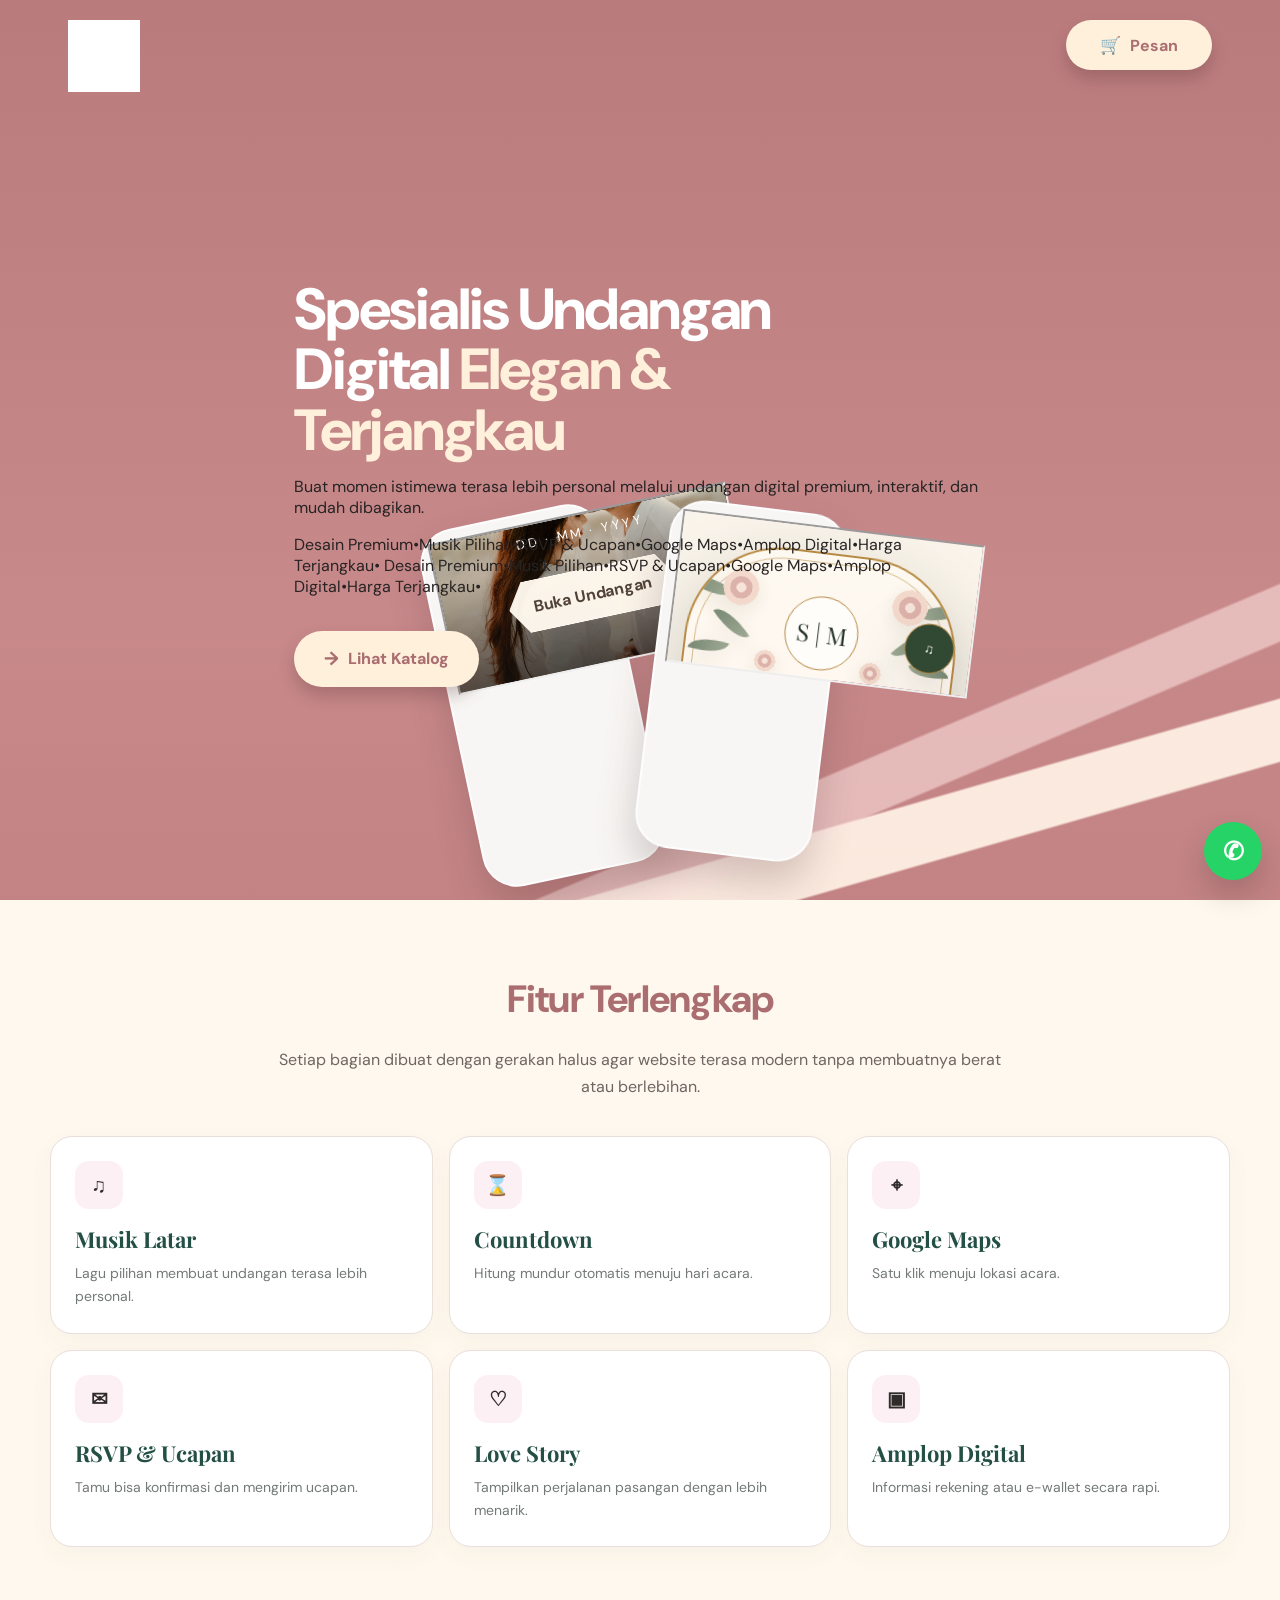
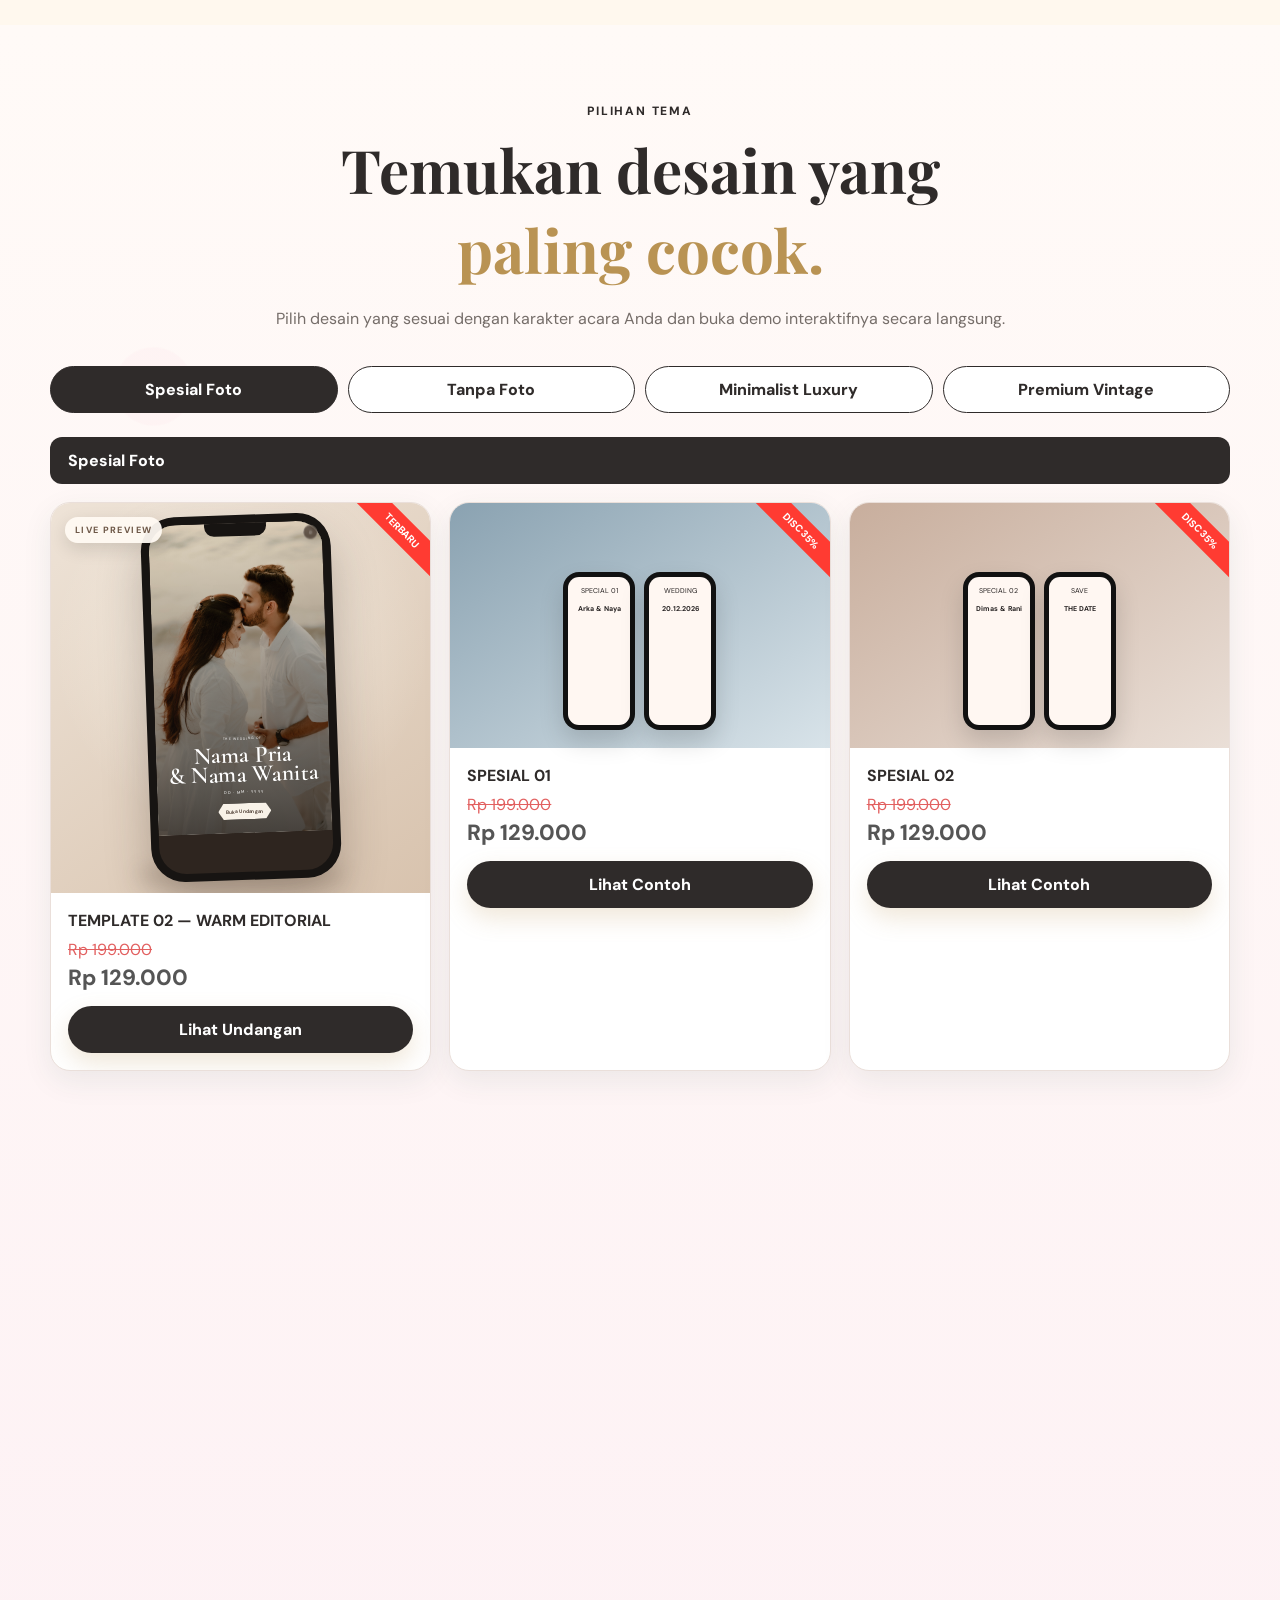
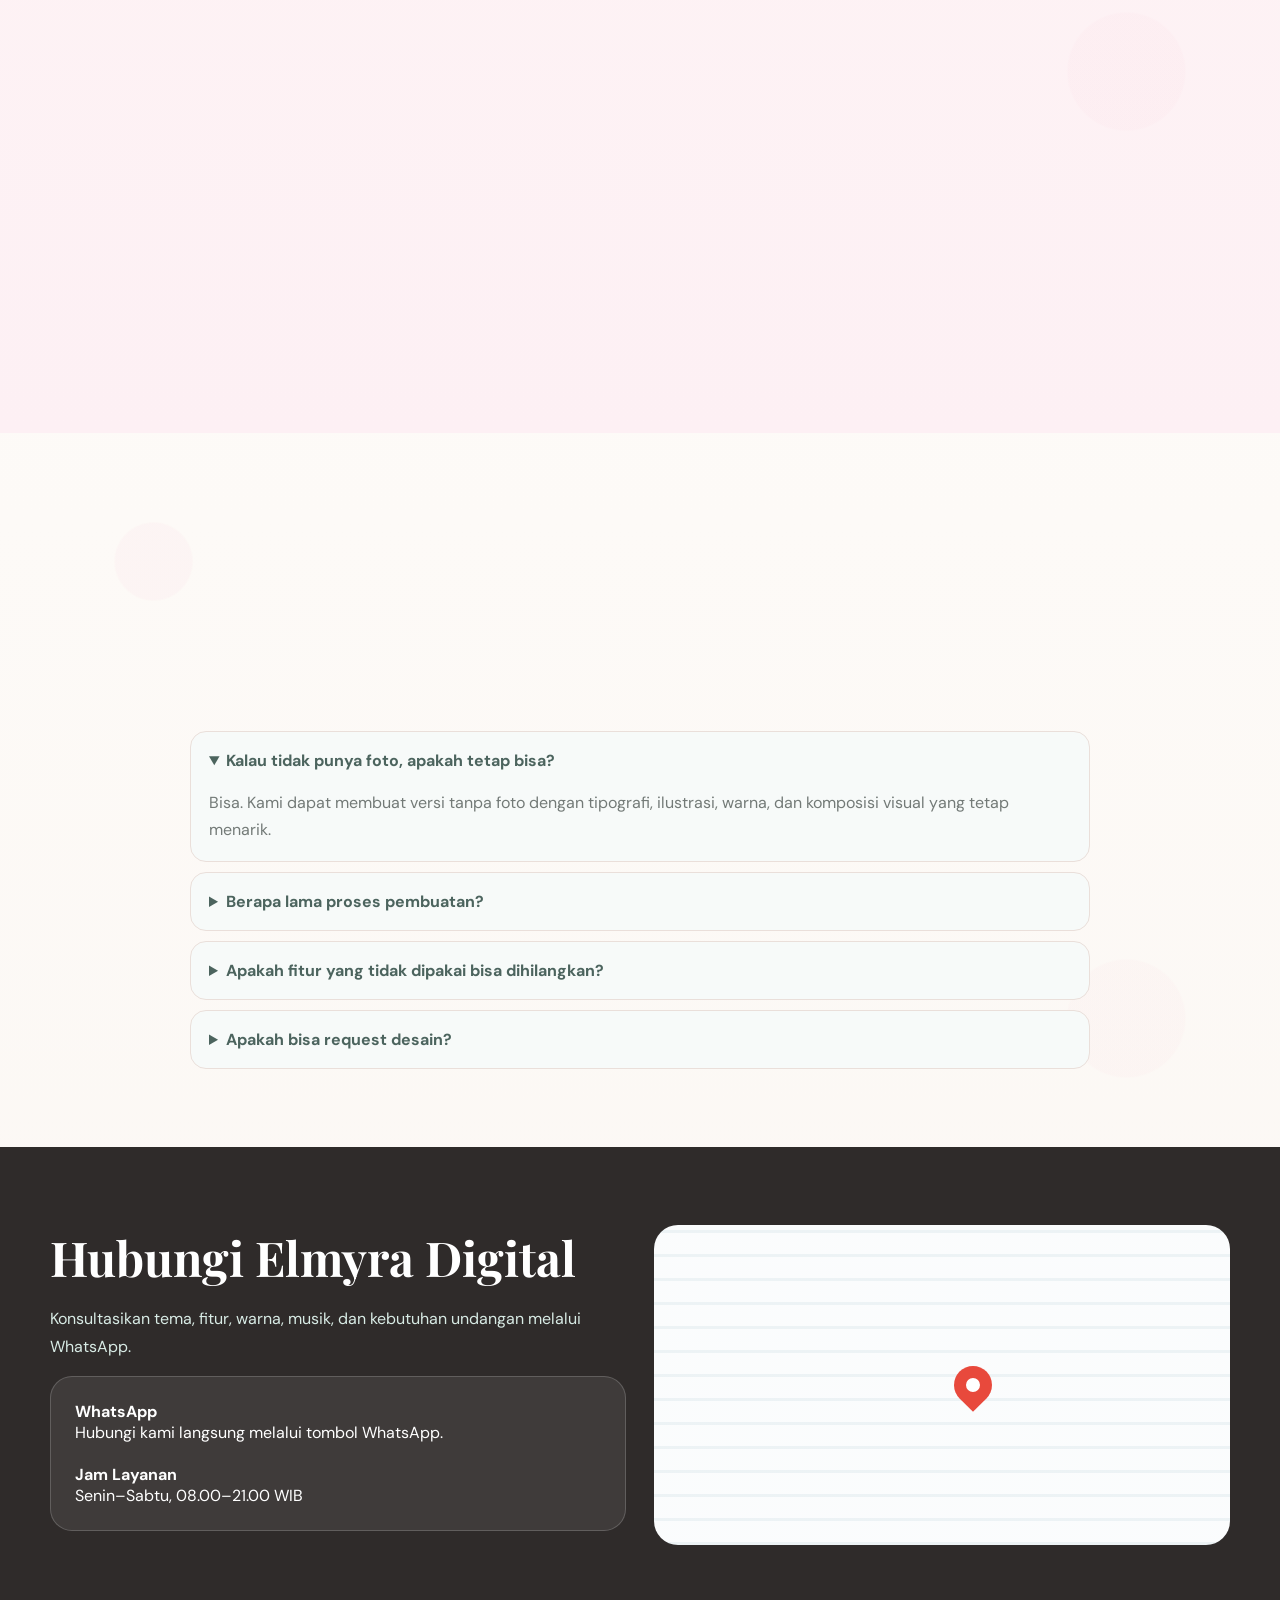
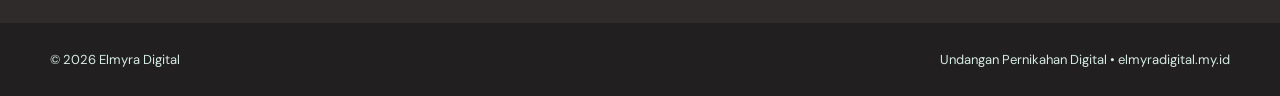
==== commit e36fb411: "Refine homepage hero copy and use live invitation previews" ====
--- a/index.html
+++ b/index.html
@@ -34,15 +34,18 @@
 
 <main>
   <section class="hero" id="home">
-    <img src="assets/elmyra-logo.png" alt="" aria-hidden="true" class="hero-watermark">
-
     <div class="container hero-grid">
-      <div>
-        <div class="eyebrow">Jasa Undangan Digital</div>
-        <h1>Undangan <span class="accent">Digital</span></h1>
-        <p class="hero-copy">
-          Berbagi momen spesial dengan <strong class="rotator" id="rotator">cepat</strong> !
-        </p>
+      <div class="hero-copyblock">
+        <div class="eyebrow">Elmyra Digital</div>
+        <h1>Spesialis Undangan Digital <span class="accent">Elegan & Terjangkau</span></h1>
+        <p class="hero-subtitle">Buat momen istimewa terasa lebih personal melalui undangan digital premium, interaktif, dan mudah dibagikan.</p>
+
+        <div class="hero-running" aria-label="Keunggulan Elmyra Digital">
+          <div class="hero-running-track">
+            <span>Desain Premium</span><i>•</i><span>Musik Pilihan</span><i>•</i><span>RSVP & Ucapan</span><i>•</i><span>Google Maps</span><i>•</i><span>Amplop Digital</span><i>•</i><span>Harga Terjangkau</span><i>•</i>
+            <span>Desain Premium</span><i>•</i><span>Musik Pilihan</span><i>•</i><span>RSVP & Ucapan</span><i>•</i><span>Google Maps</span><i>•</i><span>Amplop Digital</span><i>•</i><span>Harga Terjangkau</span><i>•</i>
+          </div>
+        </div>
 
         <div class="actions">
           <a class="btn" href="#katalog">Lihat Katalog</a>
@@ -56,28 +59,13 @@
         </div>
       </div>
 
-      <div class="phone-stage" aria-label="Contoh tampilan undangan">
-        <div class="phone a">
-          <div class="screen">
-            <small>THE WEDDING OF</small>
-            <h3>Habib & Adiba</h3>
-            <div class="arch"></div>
-            <div class="mini">Buka Undangan</div>
-          </div>
-        </div>
-
-        <div class="phone b">
-          <div class="screen alt">
-            <small>THE WEDDING OF</small>
-            <h3>Arfa & Hala</h3>
-            <div class="arch"></div>
-            <div class="mini">Lihat Acara</div>
-          </div>
-        </div>
-
-        <div class="float-card">
-          <strong>Interaktif & Modern</strong>
-          <span>Animasi halus di setiap bagian</span>
+      <div class="phone-stage" aria-label="Contoh template undangan asli">
+        <div class="phone a live-phone">
+          <iframe src="/undangan/template-02/" title="Preview Template 02" loading="lazy" tabindex="-1" aria-hidden="true"></iframe>
+        </div>
+
+        <div class="phone b live-phone">
+          <iframe src="/undangan/template-01/" title="Preview Template 01" loading="lazy" tabindex="-1" aria-hidden="true"></iframe>
         </div>
       </div>
     </div>
@@ -114,7 +102,7 @@
       <div class="section-head reveal">
         <div class="eyebrow">Pilihan Tema</div>
         <h2>Temukan desain yang <span>paling cocok.</span></h2>
-        <p>Setiap kartu nanti bisa diarahkan ke demo undangan sungguhan.</p>
+        <p>Pilih desain yang sesuai dengan karakter acara Anda dan buka demo interaktifnya secara langsung.</p>
       </div>
 
       <div class="tabs">
@@ -189,7 +177,7 @@
         <p>Konsultasikan tema, fitur, warna, musik, dan kebutuhan undangan melalui WhatsApp.</p>
         <div class="contact-card">
           <strong>WhatsApp</strong><br>
-          Nomor akan diisi sebelum website dipublikasikan.<br><br>
+          Hubungi kami langsung melalui tombol WhatsApp.<br><br>
           <strong>Jam Layanan</strong><br>
           Senin–Sabtu, 08.00–21.00 WIB
         </div>
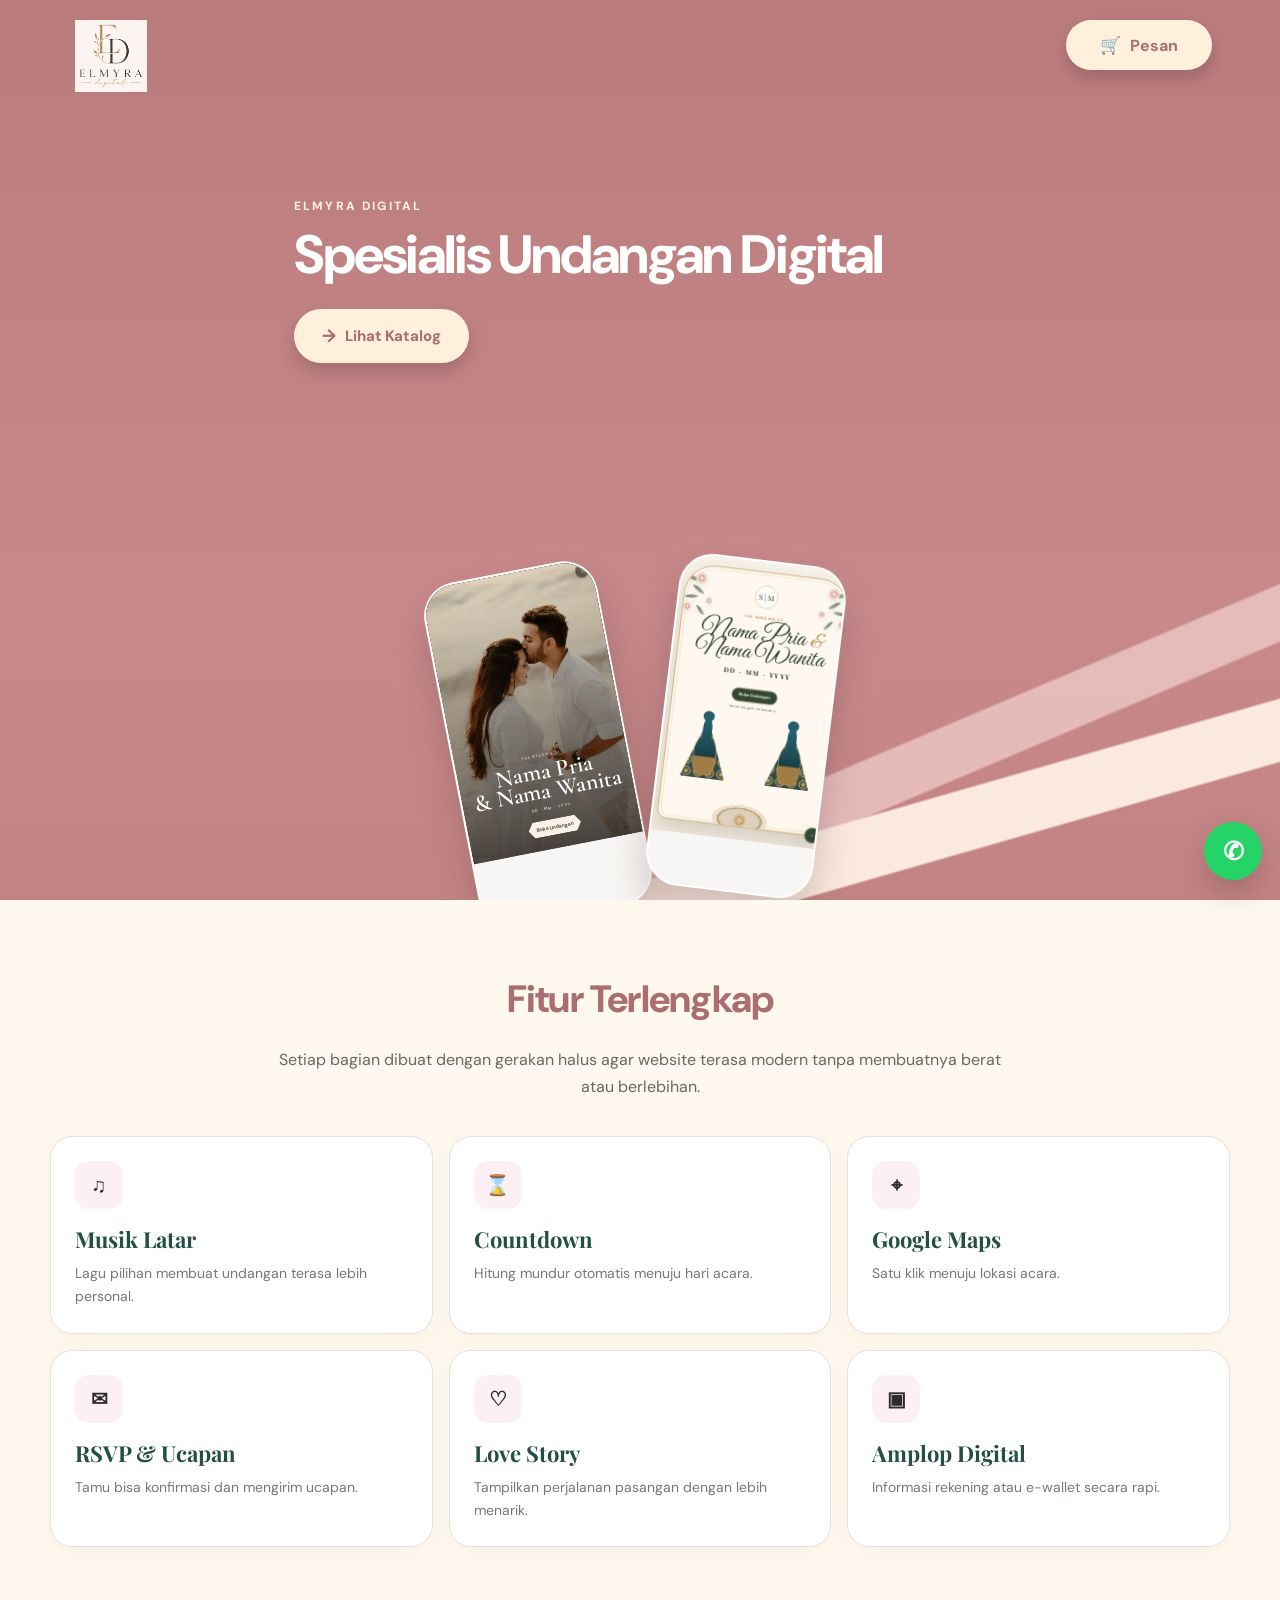
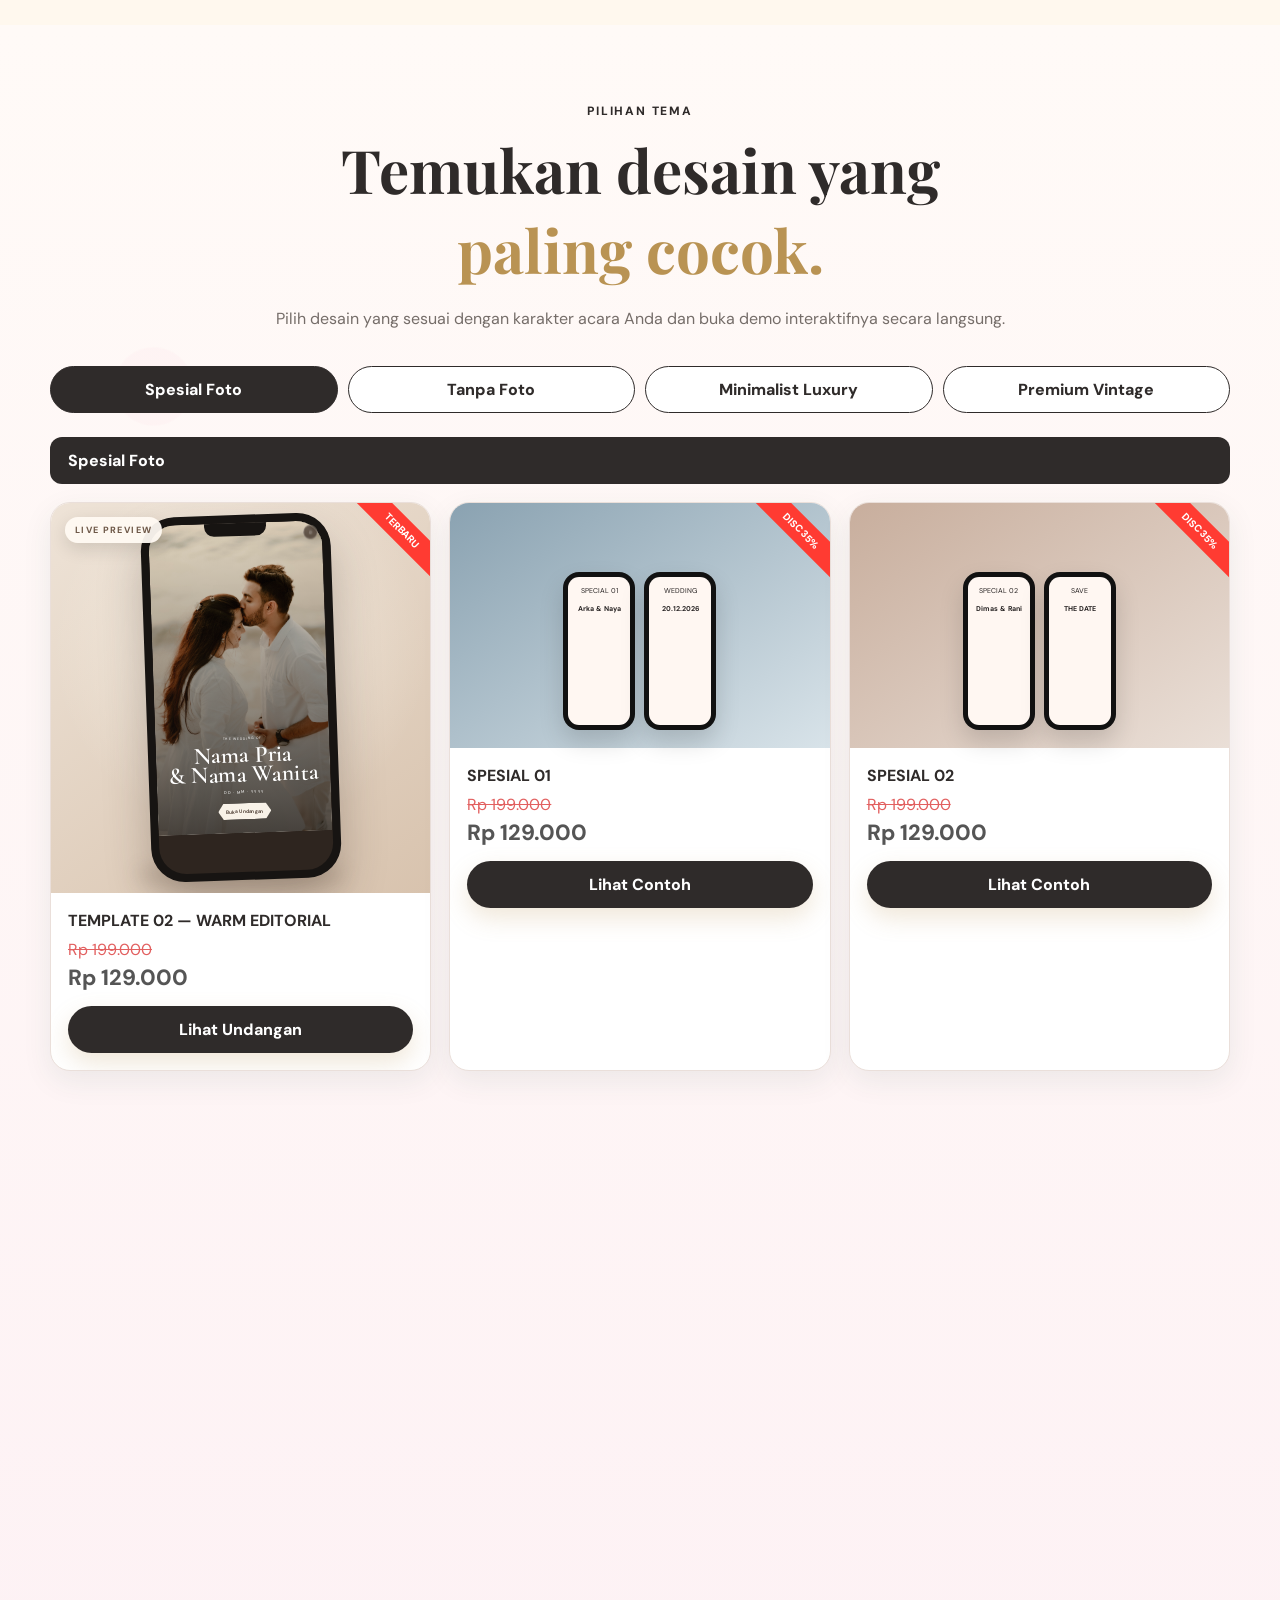
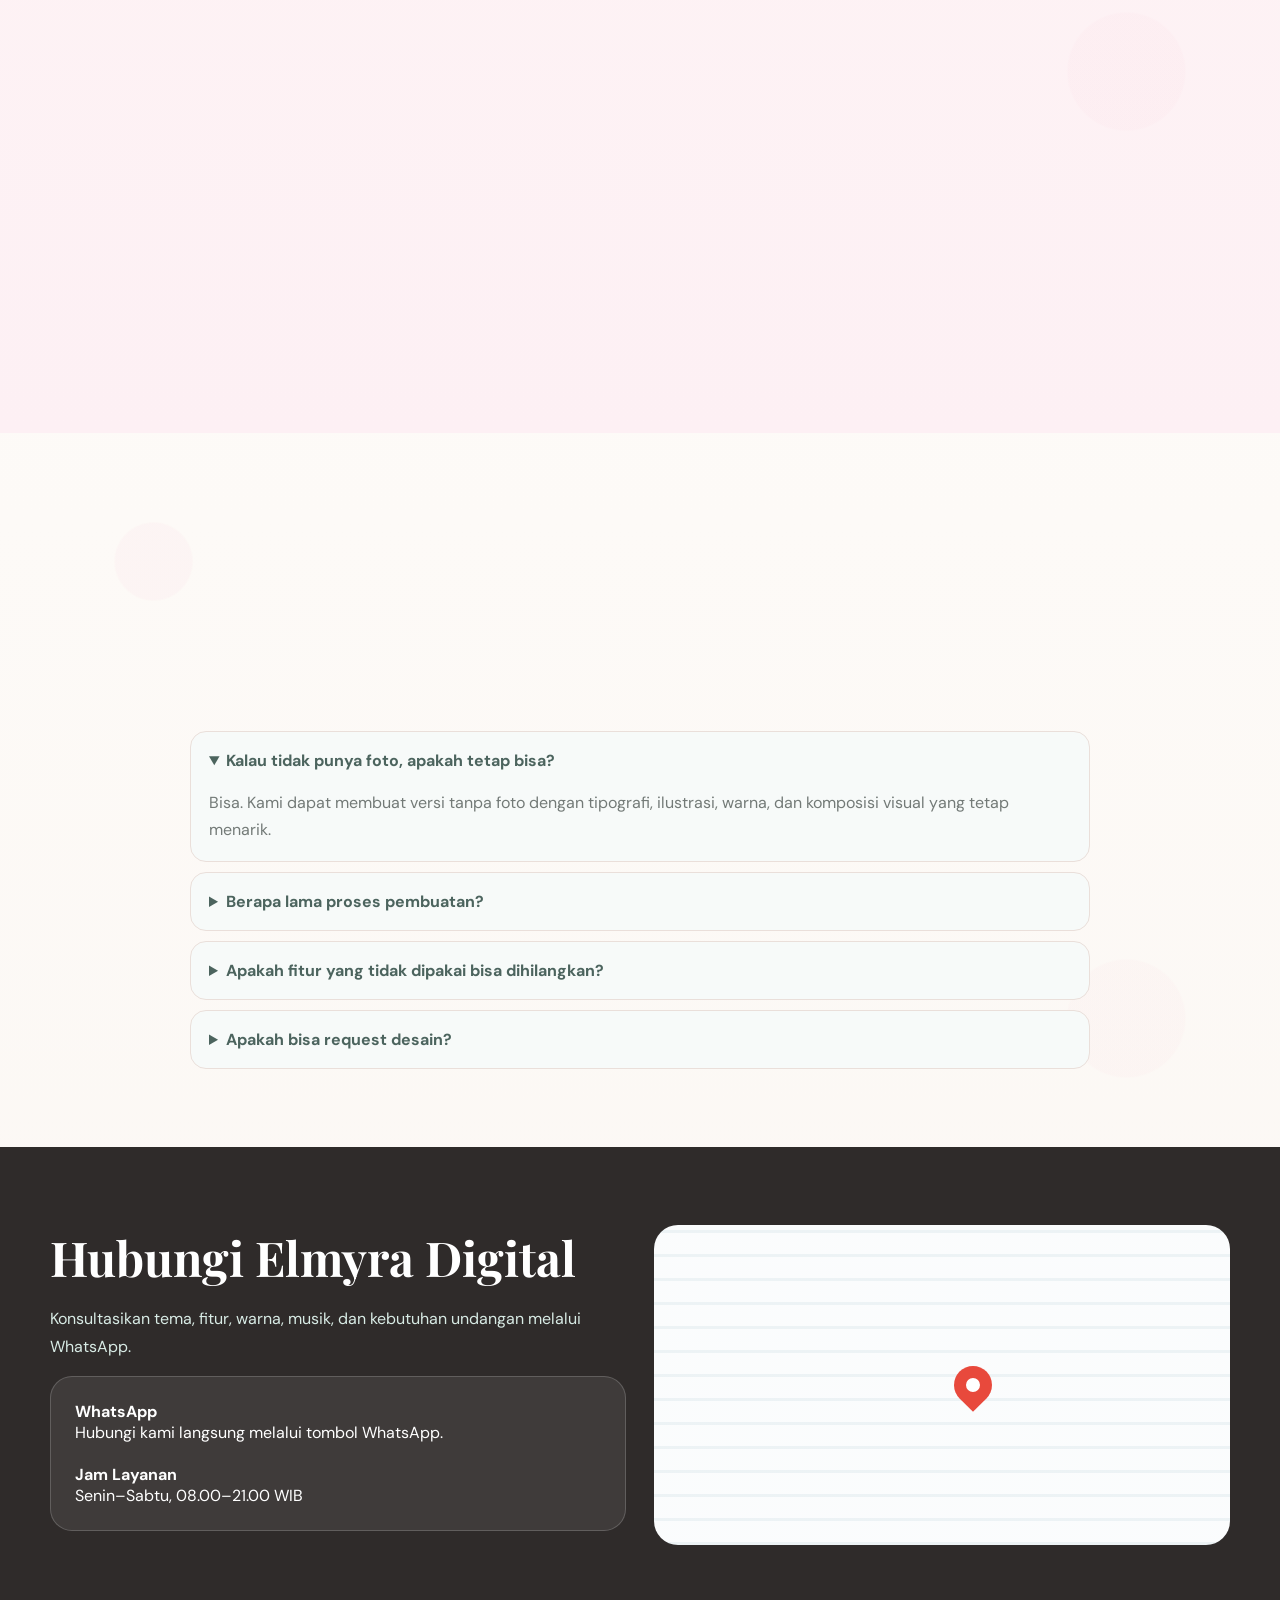
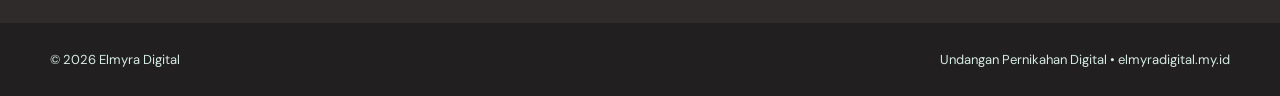
==== commit 5163bd63: "Refine hero rotating headline and remove secondary copy" ====
--- a/index.html
+++ b/index.html
@@ -37,14 +37,8 @@
     <div class="container hero-grid">
       <div class="hero-copyblock">
         <div class="eyebrow">Elmyra Digital</div>
-        <h1>Spesialis Undangan Digital <span class="accent">Elegan & Terjangkau</span></h1>
-        <p class="hero-subtitle">Buat momen istimewa terasa lebih personal melalui undangan digital premium, interaktif, dan mudah dibagikan.</p>
-
-        <div class="hero-running" aria-label="Keunggulan Elmyra Digital">
-          <div class="hero-running-track">
-            <span>Desain Premium</span><i>•</i><span>Musik Pilihan</span><i>•</i><span>RSVP & Ucapan</span><i>•</i><span>Google Maps</span><i>•</i><span>Amplop Digital</span><i>•</i><span>Harga Terjangkau</span><i>•</i>
-            <span>Desain Premium</span><i>•</i><span>Musik Pilihan</span><i>•</i><span>RSVP & Ucapan</span><i>•</i><span>Google Maps</span><i>•</i><span>Amplop Digital</span><i>•</i><span>Harga Terjangkau</span><i>•</i>
-          </div>
+        <div class="hero-title-stage" aria-live="polite">
+          <h1 id="heroHeadline">Spesialis Undangan Digital</h1>
         </div>
 
         <div class="actions">
--- a/assets/css/reference-pink.css
+++ b/assets/css/reference-pink.css
@@ -1,7 +1,4 @@
-/* ELMYRA DIGITAL — Hero redesign inspired by the supplied layout reference.
-   This file only overrides the main website presentation.
-   Invitation templates under /undangan are not affected. */
-
+/* ELMYRA DIGITAL — Homepage visual overrides */
 :root{
   --ref-rose:#bd7f80;
   --ref-rose-dark:#aa6e70;
@@ -10,256 +7,74 @@
   --ref-shadow:0 9px 16px rgba(83,47,47,.26);
 }
 
-/* Header floats on top of the hero, like the reference */
-nav{
-  position:absolute;
-  inset:0 0 auto 0;
-  z-index:70;
-  background:transparent;
-  border:0;
-  backdrop-filter:none;
-}
-.nav-inner{
-  height:112px;
-  padding:20px 18px 0;
-  align-items:flex-start;
-}
-.brand-image img{
-  width:72px;
-  max-height:72px;
-  object-fit:contain;
-  mix-blend-mode:normal;
-  filter:brightness(0) invert(1);
-}
+nav{position:absolute;inset:0 0 auto 0;z-index:70;background:transparent;border:0;backdrop-filter:none}
+.nav-inner{height:112px;padding:20px 18px 0;align-items:flex-start}
+.brand-image{width:90px;height:72px;display:flex;align-items:center;justify-content:flex-start;overflow:hidden}
+.brand-image img{width:86px;max-height:72px;object-fit:contain;filter:none!important;mix-blend-mode:multiply;opacity:.98}
 .navlinks{display:none!important}
-.nav-inner>.btn-outline{
-  margin-top:0;
-  min-width:146px;
-  min-height:50px;
-  padding:12px 28px;
-  border:0;
-  border-radius:999px;
-  background:var(--ref-cream);
-  color:var(--ref-rose-dark);
-  box-shadow:var(--ref-shadow);
-  font-size:16px;
-  font-weight:700;
-}
-.nav-inner>.btn-outline::before{
-  content:"🛒";
-  margin-right:9px;
-  font-size:17px;
-}
+.nav-inner>.btn-outline{margin-top:0;min-width:146px;min-height:50px;padding:12px 28px;border:0;border-radius:999px;background:var(--ref-cream);color:var(--ref-rose-dark);box-shadow:var(--ref-shadow);font-size:16px;font-weight:700}
+.nav-inner>.btn-outline::before{content:"🛒";margin-right:9px;font-size:17px}
 
-/* HERO */
-.hero{
-  min-height:100svh;
-  padding:0;
-  display:flex;
-  align-items:stretch;
-  background:
-    linear-gradient(157deg,transparent 0 78%,rgba(255,230,226,.55) 78.2% 82%,transparent 82.2%),
-    linear-gradient(164deg,transparent 0 84%,rgba(255,241,229,.93) 84.2% 89%,transparent 89.2%),
-    linear-gradient(180deg,#ba7b7d 0%,#c8898b 68%,#c38384 100%);
-}
-.hero::before,
-.hero::after,
-.hero-watermark{display:none!important}
-.hero-grid{
-  width:min(100%,760px);
-  min-height:100svh;
-  display:block;
-  position:relative;
-  padding:0 34px;
-}
-.hero-grid>div:first-child{
-  position:absolute;
-  z-index:8;
-  left:34px;
-  right:34px;
-  top:31%;
-}
-.hero .eyebrow{display:none}
-.hero h1{
-  margin:0;
-  max-width:560px;
-  font-family:"DM Sans",sans-serif;
-  font-size:clamp(40px,6.7vw,58px);
-  line-height:1.04;
-  letter-spacing:-.035em;
-  font-weight:800;
-  color:#fff;
-}
-.hero h1 .accent{color:var(--ref-cream)}
-.hero-copy{
-  max-width:560px;
-  margin:27px 0 0;
-  color:#fff7f2;
-  font-size:clamp(17px,2.5vw,22px);
-  line-height:1.45;
-  font-weight:500;
-}
-.rotator{
-  min-width:0;
-  color:var(--ref-cream);
-  font-weight:700;
-}
-.hero .actions{
-  margin-top:34px;
-  display:flex;
-}
-.hero .actions .btn{
-  width:auto;
-  min-height:56px;
-  padding:14px 30px;
-  border-radius:999px;
-  background:var(--ref-cream);
-  color:var(--ref-rose-dark);
-  box-shadow:var(--ref-shadow);
-  font-size:16px;
-  font-weight:800;
-}
-.hero .actions .btn::before{
-  content:"→";
-  margin-right:9px;
-  font-size:19px;
-}
+.hero{min-height:100svh;padding:0;display:flex;align-items:stretch;background:
+linear-gradient(157deg,transparent 0 78%,rgba(255,230,226,.55) 78.2% 82%,transparent 82.2%),
+linear-gradient(164deg,transparent 0 84%,rgba(255,241,229,.93) 84.2% 89%,transparent 89.2%),
+linear-gradient(180deg,#ba7b7d 0%,#c8898b 68%,#c38384 100%)}
+.hero::before,.hero::after,.hero-watermark{display:none!important}
+.hero-grid{width:min(100%,760px);min-height:100svh;display:block;position:relative;padding:0 34px}
+.hero-copyblock{position:absolute;z-index:8;left:34px;right:34px;top:22%}
+.hero .eyebrow{display:block;color:#fff0dc;font-size:12px;letter-spacing:.18em;text-transform:uppercase;font-weight:800;margin-bottom:13px}
+.hero h1{margin:0;max-width:620px;font-family:"DM Sans",sans-serif;font-size:clamp(38px,6.3vw,54px);line-height:1.04;letter-spacing:-.04em;font-weight:800;color:#fff}
+.hero h1 .accent{display:block;color:var(--ref-cream)}
+.hero-subtitle{max-width:560px;margin:20px 0 0;color:#fff7f2;font-size:clamp(15px,2.15vw,19px);line-height:1.55;font-weight:500}
+.hero-running{margin-top:20px;max-width:560px;overflow:hidden;white-space:nowrap;mask-image:linear-gradient(90deg,transparent,#000 7%,#000 93%,transparent);-webkit-mask-image:linear-gradient(90deg,transparent,#000 7%,#000 93%,transparent)}
+.hero-running-track{display:inline-flex;gap:13px;align-items:center;width:max-content;animation:heroTicker 20s linear infinite;color:#fff3e5;font-size:13px;font-weight:700;letter-spacing:.02em}
+.hero-running-track i{font-style:normal;opacity:.55}
+@keyframes heroTicker{to{transform:translateX(-50%)}}
+.hero .actions{margin-top:26px;display:flex}
+.hero .actions .btn{width:auto;min-height:54px;padding:13px 28px;border-radius:999px;background:var(--ref-cream);color:var(--ref-rose-dark);box-shadow:var(--ref-shadow);font-size:15px;font-weight:800}
+.hero .actions .btn::before{content:"→";margin-right:9px;font-size:18px}
 .hero .actions .btn-outline{display:none!important}
 .hero-stats{display:none!important}
 
-/* Device mockups sit low in the composition */
-.phone-stage{
-  position:absolute;
-  z-index:4;
-  left:0;
-  right:0;
-  bottom:4.5%;
-  height:41%;
-  pointer-events:none;
-}
-.phone{
-  background:#f8f6f4;
-  border:2px solid rgba(255,255,255,.8);
-  box-shadow:0 22px 38px rgba(73,44,44,.22);
-}
-.phone.a{
-  width:185px;
-  height:365px;
-  left:25%;
-  top:22px;
-  transform:rotate(-12deg);
-  animation:none;
-}
-.phone.b{
-  width:178px;
-  height:350px;
-  right:25%;
-  top:15px;
-  transform:rotate(7deg);
-  animation:none;
-}
-.screen,
-.screen.alt{
-  border-radius:26px;
-  background:linear-gradient(180deg,#fffaf6,#f4e4e0);
-  color:#7d5558;
-}
-.screen h3,
-.screen.alt h3{color:#8c5b5d;font-size:22px}
-.arch,
-.alt .arch{
-  height:185px;
-  background:
-    radial-gradient(circle at 50% 35%,rgba(255,255,255,.88) 0 10%,transparent 10.5%),
-    radial-gradient(ellipse at 50% 63%,#b87c7e 0 19%,transparent 19.5%),
-    linear-gradient(145deg,#ead0cb,#c99698);
-}
-.mini{background:#a95f65;color:#fff}
+.phone-stage{position:absolute;z-index:4;left:0;right:0;bottom:1.5%;height:38%;pointer-events:none}
+.phone{background:#f8f6f4;border:2px solid rgba(255,255,255,.9);box-shadow:0 22px 38px rgba(73,44,44,.24);overflow:hidden;border-radius:34px}
+.phone.a{width:176px;height:350px;left:25%;top:24px;transform:rotate(-11deg);animation:phoneFloatA 5.8s ease-in-out infinite alternate}
+.phone.b{width:168px;height:334px;right:25%;top:14px;transform:rotate(7deg);animation:phoneFloatB 6.4s ease-in-out infinite alternate}
+.live-phone iframe{position:absolute;inset:0;width:560px;height:100svh;border:0;transform-origin:top left;transform:scale(.31);pointer-events:none;background:#fff}
+@keyframes phoneFloatA{to{transform:rotate(-9deg) translateY(-7px)}}
+@keyframes phoneFloatB{to{transform:rotate(5deg) translateY(-5px)}}
 .float-card{display:none!important}
-
-/* Remove the moving strip directly below hero for a cleaner reference-like transition */
 .marquee{display:none!important}
 
-/* Reference-like feature intro */
-#fitur{
-  padding-top:74px;
-  background:#fff8ee;
-}
+#fitur{padding-top:74px;background:#fff8ee}
 #fitur::before{display:none}
 #fitur .section-head{margin-bottom:36px}
-#fitur .section-head .eyebrow{
-  display:block;
-  color:var(--ref-rose-dark);
-  font-size:clamp(27px,4.6vw,38px);
-  letter-spacing:-.02em;
-  text-transform:none;
-  font-weight:800;
-}
+#fitur .section-head .eyebrow{display:block;color:var(--ref-rose-dark);font-size:clamp(27px,4.6vw,38px);letter-spacing:-.02em;text-transform:none;font-weight:800}
 #fitur .section-head h2{display:none}
-#fitur .section-head p{
-  margin-top:22px;
-  color:#6e6662;
-  font-size:16px;
-}
+#fitur .section-head p{margin-top:22px;color:#6e6662;font-size:16px}
 .features{margin-top:28px}
 
 @media(max-width:620px){
-  .nav-inner{
-    height:96px;
-    padding:18px 18px 0;
-  }
-  .brand-image img{width:58px;max-height:58px}
-  .nav-inner>.btn-outline{
-    min-width:132px;
-    min-height:48px;
-    padding:11px 22px;
-    font-size:15px;
-  }
+  .nav-inner{height:96px;padding:18px 18px 0}
+  .brand-image{width:86px;height:66px}.brand-image img{width:82px;max-height:66px}
+  .nav-inner>.btn-outline{min-width:132px;min-height:48px;padding:11px 22px;font-size:15px}
   .hero-grid{padding:0 34px}
-  .hero-grid>div:first-child{
-    left:34px;
-    right:26px;
-    top:30.5%;
-  }
-  .hero h1{font-size:40px;max-width:360px}
-  .hero-copy{
-    margin-top:25px;
-    font-size:17px;
-    max-width:340px;
-  }
-  .hero .actions{margin-top:31px}
-  .hero .actions .btn{
-    min-height:55px;
-    padding:13px 28px;
-    font-size:16px;
-  }
-  .phone-stage{
-    height:39%;
-    bottom:2%;
-  }
-  .phone.a{
-    width:162px;
-    height:324px;
-    left:22%;
-    top:27px;
-  }
-  .phone.b{
-    width:154px;
-    height:310px;
-    right:20%;
-    top:22px;
-  }
-  .screen{padding:20px 13px}
-  .screen h3,.screen.alt h3{font-size:19px}
-  .arch,.alt .arch{height:160px}
-  #fitur{padding-top:68px}
-  #fitur .section-head .eyebrow{font-size:31px}
+  .hero-copyblock{left:34px;right:26px;top:19%}
+  .hero .eyebrow{font-size:11px;margin-bottom:11px}
+  .hero h1{font-size:36px;max-width:360px}
+  .hero-subtitle{margin-top:17px;font-size:15px;max-width:330px}
+  .hero-running{margin-top:16px;max-width:330px}.hero-running-track{font-size:12px}
+  .hero .actions{margin-top:22px}.hero .actions .btn{min-height:52px;padding:12px 26px;font-size:15px}
+  .phone-stage{height:37%;bottom:1%}
+  .phone.a{width:156px;height:312px;left:20%;top:26px}
+  .phone.b{width:148px;height:296px;right:18%;top:17px}
+  .live-phone iframe{transform:scale(.275)}
+  #fitur{padding-top:68px}#fitur .section-head .eyebrow{font-size:31px}
 }
 
 @media(max-width:390px){
-  .hero-grid>div:first-child{top:29%}
-  .hero h1{font-size:37px}
-  .hero-copy{font-size:16px}
-  .phone.a{left:18%;width:151px;height:302px}
-  .phone.b{right:16%;width:145px;height:292px}
+  .hero-copyblock{top:18%}
+  .hero h1{font-size:33px}.hero-subtitle{font-size:14px}
+  .phone.a{left:16%;width:145px;height:290px}.phone.b{right:14%;width:140px;height:280px}
+  .live-phone iframe{transform:scale(.255)}
 }
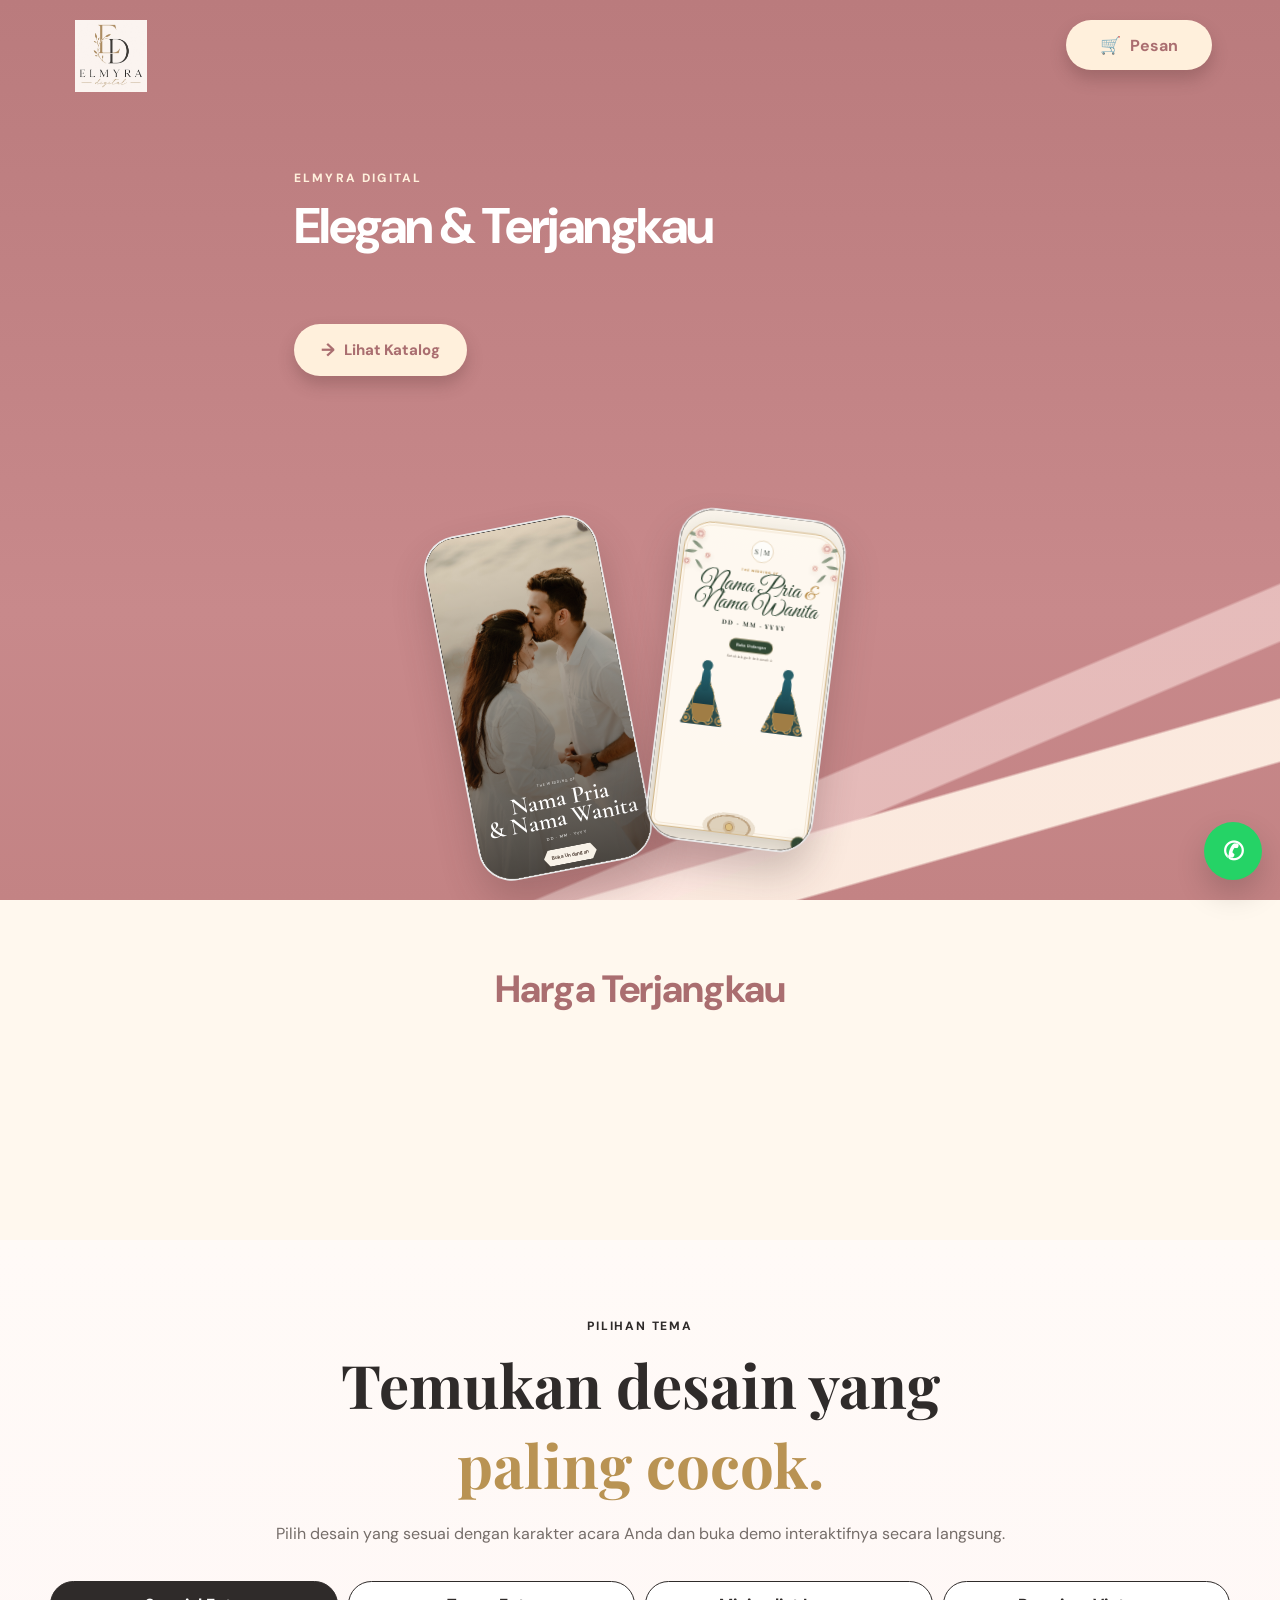
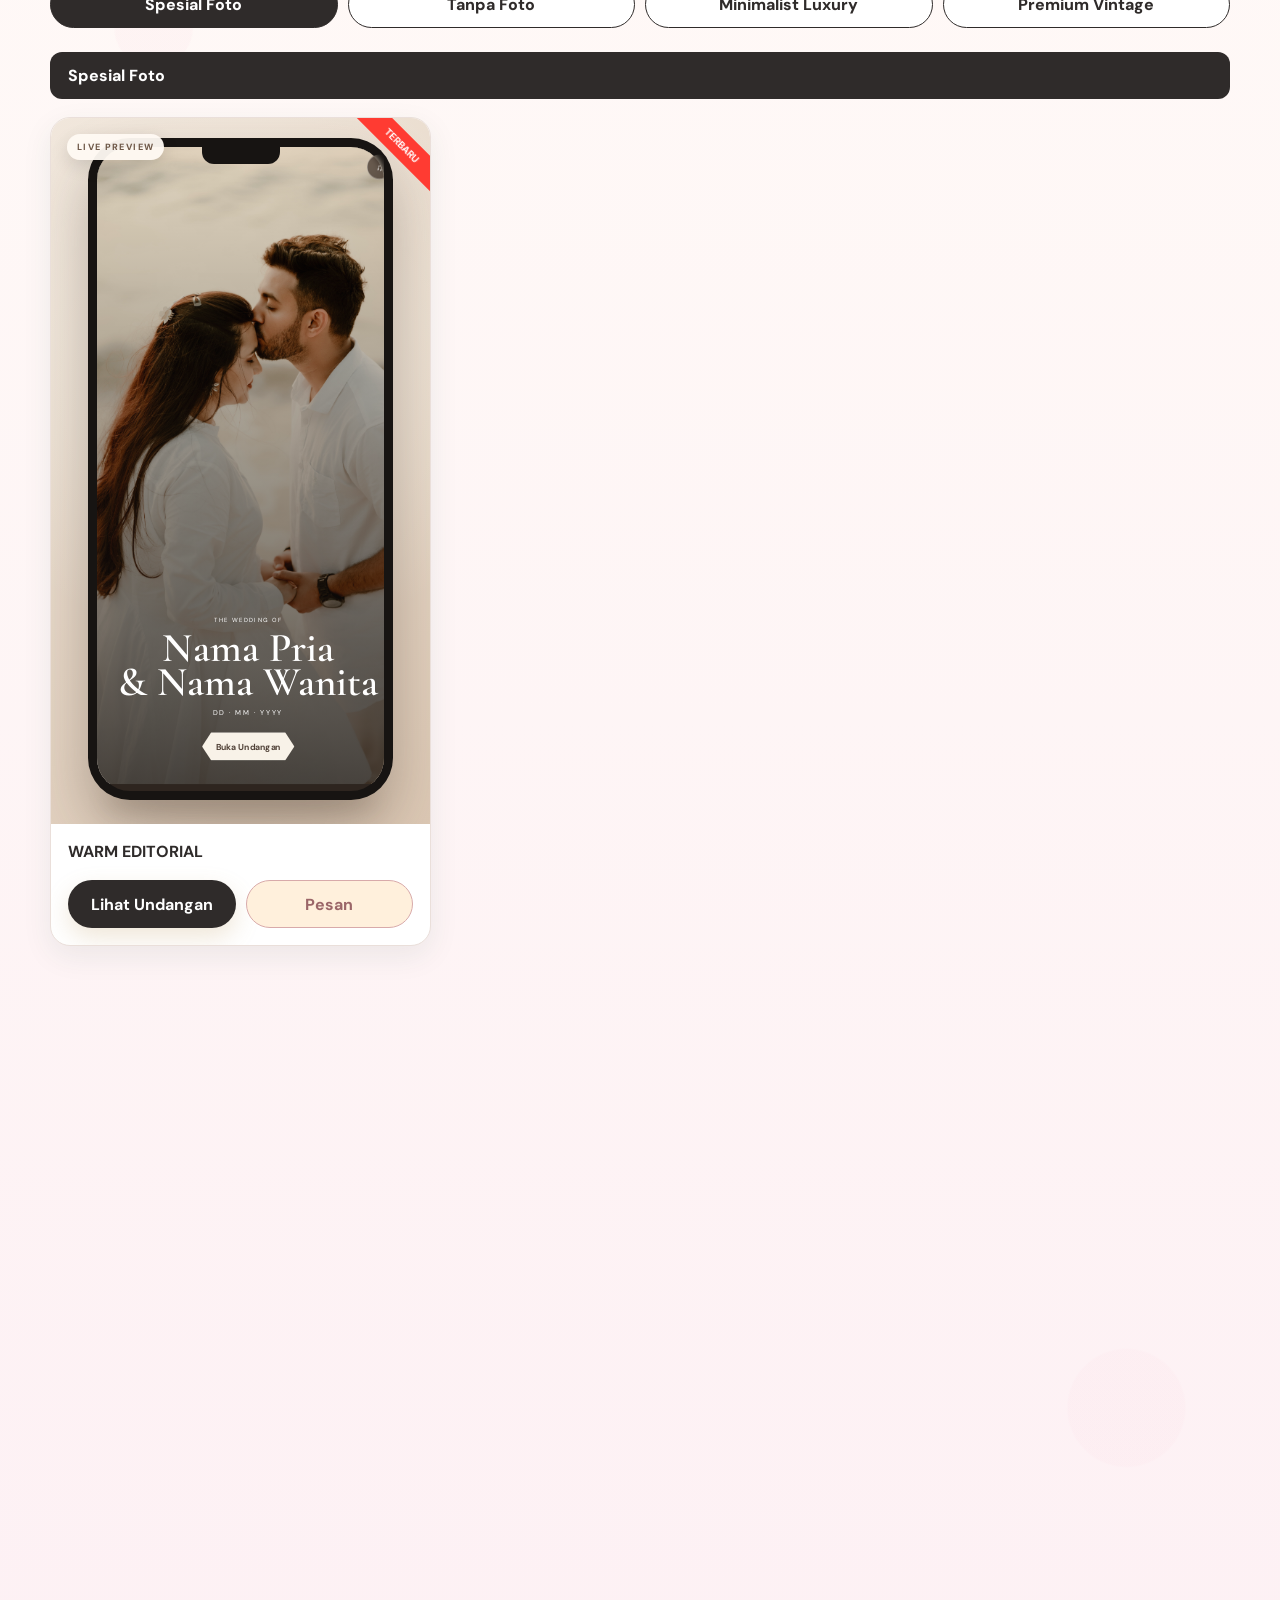
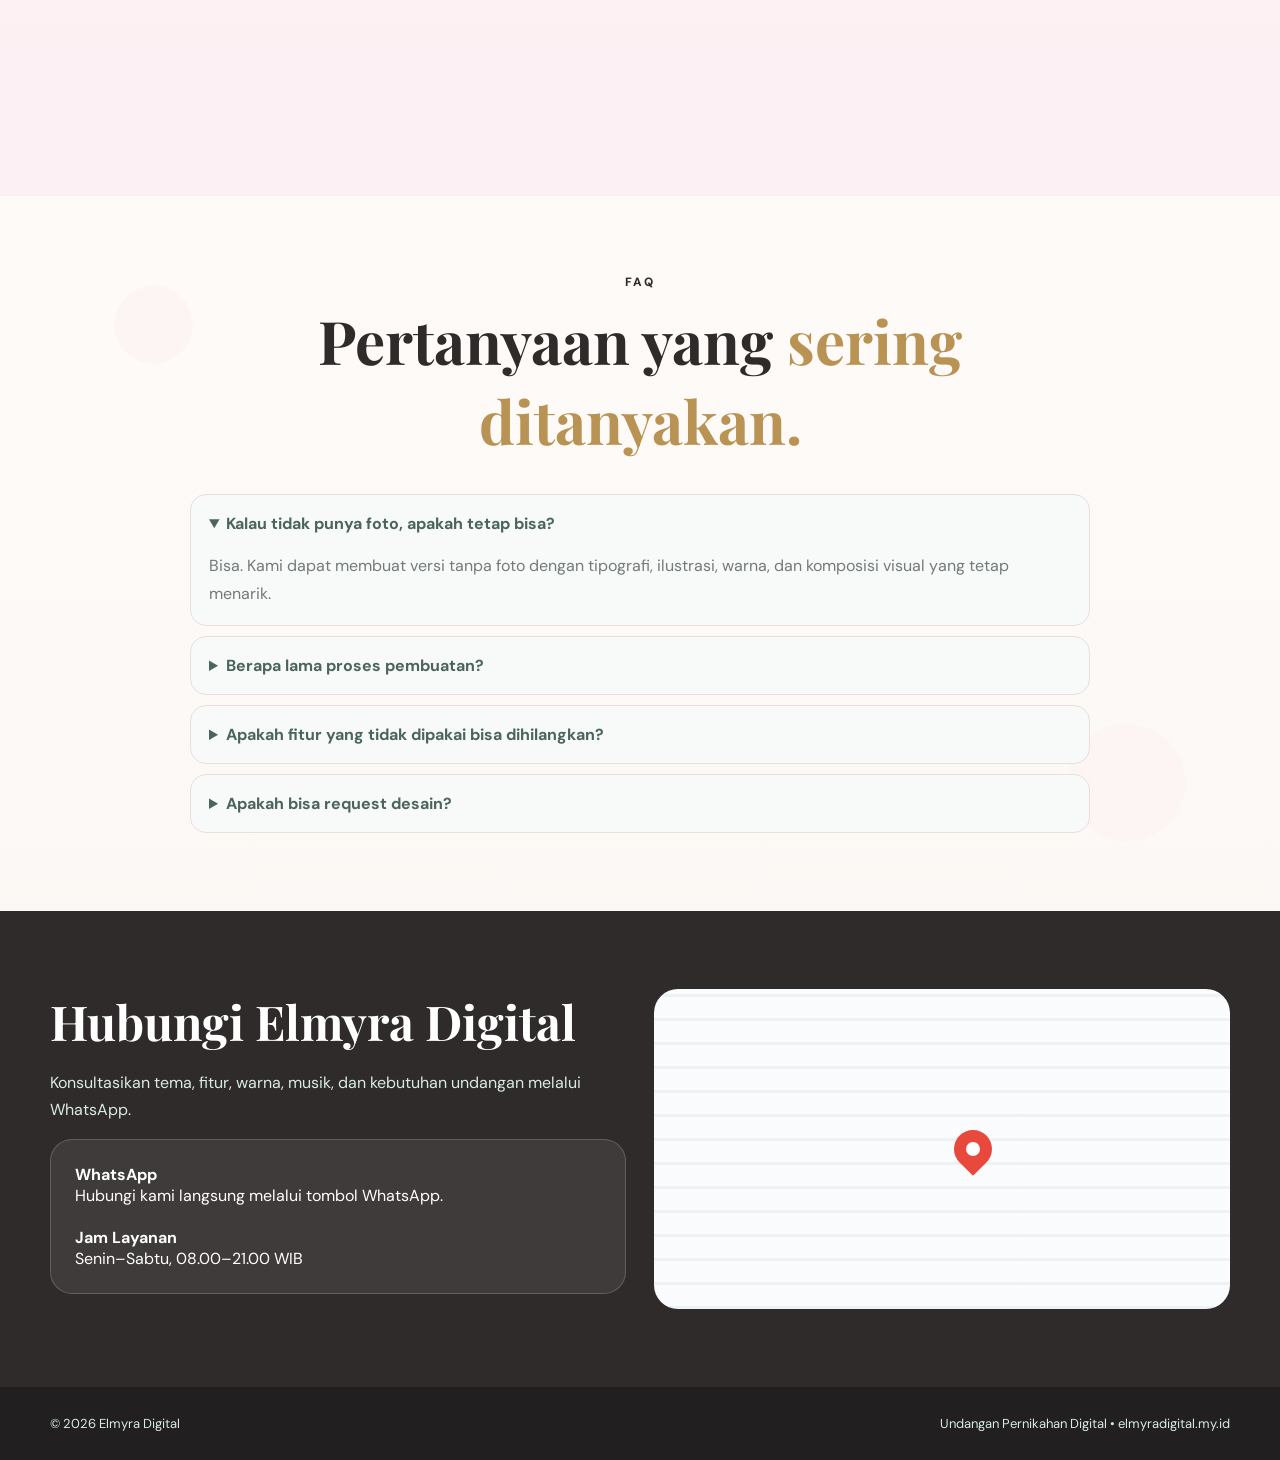
==== commit 23d49d7b: "Refine feature heading animation" ====
--- a/index.html
+++ b/index.html
@@ -20,14 +20,9 @@
     <a class="brand brand-image" href="#home" aria-label="Elmyra Digital">
       <img src="assets/elmyra-logo.png" alt="Elmyra Digital">
     </a>
-
     <div class="navlinks">
-      <a href="#fitur">Fitur</a>
-      <a href="#katalog">Katalog</a>
-      <a href="#faq">FAQ</a>
-      <a href="#kontak">Kontak</a>
+      <a href="#fitur">Fitur</a><a href="#katalog">Katalog</a><a href="#faq">FAQ</a><a href="#kontak">Kontak</a>
     </div>
-
     <a class="btn-outline wa-link" href="#">Pesan</a>
   </div>
 </nav>
@@ -37,49 +32,26 @@
     <div class="container hero-grid">
       <div class="hero-copyblock">
         <div class="eyebrow">Elmyra Digital</div>
-        <div class="hero-title-stage" aria-live="polite">
-          <h1 id="heroHeadline">Spesialis Undangan Digital</h1>
-        </div>
-
-        <div class="actions">
-          <a class="btn" href="#katalog">Lihat Katalog</a>
-          <a class="btn-outline wa-link" href="#">Konsultasi</a>
-        </div>
-
-        <div class="hero-stats">
-          <div><strong>&lt; 24 Jam</strong><span>estimasi pengerjaan</span></div>
-          <div><strong>Responsive</strong><span>nyaman di HP</span></div>
-          <div><strong>Custom</strong><span>warna, foto & musik</span></div>
-        </div>
+        <div class="hero-title-stage" aria-live="polite"><h1 id="heroHeadline">Spesialis Undangan Digital</h1></div>
+        <div class="actions"><a class="btn" href="#katalog">Lihat Katalog</a><a class="btn-outline wa-link" href="#">Konsultasi</a></div>
+        <div class="hero-stats"><div><strong>&lt; 24 Jam</strong><span>estimasi pengerjaan</span></div><div><strong>Responsive</strong><span>nyaman di HP</span></div><div><strong>Custom</strong><span>warna, foto & musik</span></div></div>
       </div>
-
       <div class="phone-stage" aria-label="Contoh template undangan asli">
-        <div class="phone a live-phone">
-          <iframe src="/undangan/template-02/" title="Preview Template 02" loading="lazy" tabindex="-1" aria-hidden="true"></iframe>
-        </div>
-
-        <div class="phone b live-phone">
-          <iframe src="/undangan/template-01/" title="Preview Template 01" loading="lazy" tabindex="-1" aria-hidden="true"></iframe>
-        </div>
+        <div class="phone a live-phone"><iframe src="/undangan/template-02/" title="Preview Template 02" loading="lazy" tabindex="-1" aria-hidden="true"></iframe></div>
+        <div class="phone b live-phone"><iframe src="/undangan/template-01/" title="Preview Template 01" loading="lazy" tabindex="-1" aria-hidden="true"></iframe></div>
       </div>
     </div>
   </section>
 
-  <div class="marquee" aria-hidden="true">
-    <div class="marquee-track">
-      <span>Musik Latar</span><span>•</span><span>RSVP</span><span>•</span><span>Google Maps</span><span>•</span><span>Love Story</span><span>•</span><span>Amplop Digital</span><span>•</span><span>Galeri</span><span>•</span>
-      <span>Musik Latar</span><span>•</span><span>RSVP</span><span>•</span><span>Google Maps</span><span>•</span><span>Love Story</span><span>•</span><span>Amplop Digital</span><span>•</span><span>Galeri</span><span>•</span>
-    </div>
-  </div>
+  <div class="marquee" aria-hidden="true"><div class="marquee-track"><span>Musik Latar</span><span>•</span><span>RSVP</span><span>•</span><span>Google Maps</span><span>•</span><span>Love Story</span><span>•</span><span>Amplop Digital</span><span>•</span><span>Galeri</span><span>•</span><span>Musik Latar</span><span>•</span><span>RSVP</span><span>•</span><span>Google Maps</span><span>•</span><span>Love Story</span><span>•</span><span>Amplop Digital</span><span>•</span><span>Galeri</span><span>•</span></div></div>
 
   <section id="fitur">
     <div class="container">
       <div class="section-head reveal">
-        <div class="eyebrow">Fitur Terlengkap</div>
+        <div class="feature-title-stage" aria-live="polite"><div class="eyebrow" id="featureHeadline">Harga Terjangkau</div></div>
         <h2>Lebih hidup, lebih <span>berkesan.</span></h2>
         <p>Setiap bagian dibuat dengan gerakan halus agar website terasa modern tanpa membuatnya berat atau berlebihan.</p>
       </div>
-
       <div class="features">
         <article class="feature reveal"><div class="icon">♫</div><h3>Musik Latar</h3><p>Lagu pilihan membuat undangan terasa lebih personal.</p></article>
         <article class="feature reveal"><div class="icon">⌛</div><h3>Countdown</h3><p>Hitung mundur otomatis menuju hari acara.</p></article>
@@ -91,105 +63,21 @@
     </div>
   </section>
 
-  <section class="catalog" id="katalog">
-    <div class="container">
-      <div class="section-head reveal">
-        <div class="eyebrow">Pilihan Tema</div>
-        <h2>Temukan desain yang <span>paling cocok.</span></h2>
-        <p>Pilih desain yang sesuai dengan karakter acara Anda dan buka demo interaktifnya secara langsung.</p>
-      </div>
+  <section class="catalog" id="katalog"><div class="container"><div class="section-head reveal"><div class="eyebrow">Pilihan Tema</div><h2>Temukan desain yang <span>paling cocok.</span></h2><p>Pilih desain yang sesuai dengan karakter acara Anda dan buka demo interaktifnya secara langsung.</p></div><div class="tabs"><button class="tab active" type="button">Spesial Foto</button><button class="tab" type="button">Tanpa Foto</button><button class="tab" type="button">Minimalist Luxury</button><button class="tab" type="button">Premium Vintage</button></div><div class="catalog-bar">Spesial Foto</div><div class="cards">
+    <article class="card reveal"><div class="ribbon">DISC 35%</div><div class="thumb t1"><div class="mini-phone"><div class="mini-screen">SPECIAL 01<br><br><b>Arka & Naya</b></div></div><div class="mini-phone"><div class="mini-screen">WEDDING<br><br><b>20.12.2026</b></div></div></div><div class="card-body"><h3>SPESIAL 01</h3><div class="old">Rp 199.000</div><div class="price">Rp 129.000</div><a class="btn" href="#">Lihat Contoh</a></div></article>
+    <article class="card reveal"><div class="ribbon">DISC 35%</div><div class="thumb t2"><div class="mini-phone"><div class="mini-screen">SPECIAL 02<br><br><b>Dimas & Rani</b></div></div><div class="mini-phone"><div class="mini-screen">SAVE<br><br><b>THE DATE</b></div></div></div><div class="card-body"><h3>SPESIAL 02</h3><div class="old">Rp 199.000</div><div class="price">Rp 129.000</div><a class="btn" href="#">Lihat Contoh</a></div></article>
+    <article class="card reveal"><div class="ribbon">DISC 35%</div><div class="thumb t3"><div class="mini-phone"><div class="mini-screen">SPECIAL 03<br><br><b>Raka & Sinta</b></div></div><div class="mini-phone"><div class="mini-screen">OUR<br><br><b>WEDDING</b></div></div></div><div class="card-body"><h3>SPESIAL 03</h3><div class="old">Rp 199.000</div><div class="price">Rp 129.000</div><a class="btn" href="#">Lihat Contoh</a></div></article>
+    <article class="card reveal"><div class="ribbon">DISC 35%</div><div class="thumb t4"><div class="mini-phone"><div class="mini-screen">SPECIAL 04<br><br><b>Ilham & Alya</b></div></div><div class="mini-phone"><div class="mini-screen">JOIN<br><br><b>OUR DAY</b></div></div></div><div class="card-body"><h3>SPESIAL 04</h3><div class="old">Rp 199.000</div><div class="price">Rp 129.000</div><a class="btn" href="#">Lihat Contoh</a></div></article>
+    <article class="card reveal"><div class="ribbon">DISC 35%</div><div class="thumb t5"><div class="mini-phone"><div class="mini-screen">SPECIAL 05<br><br><b>Reno & Mira</b></div></div><div class="mini-phone"><div class="mini-screen">FOREVER<br><br><b>STARTS HERE</b></div></div></div><div class="card-body"><h3>SPESIAL 05</h3><div class="old">Rp 199.000</div><div class="price">Rp 129.000</div><a class="btn" href="#">Lihat Contoh</a></div></article>
+    <article class="card reveal"><div class="ribbon">DISC 35%</div><div class="thumb t6"><div class="mini-phone"><div class="mini-screen">SPECIAL 06<br><br><b>Faris & Nisa</b></div></div><div class="mini-phone"><div class="mini-screen">THE<br><br><b>WEDDING</b></div></div></div><div class="card-body"><h3>SPESIAL 06</h3><div class="old">Rp 199.000</div><div class="price">Rp 129.000</div><a class="btn" href="#">Lihat Contoh</a></div></article>
+  </div></div></section>
 
-      <div class="tabs">
-        <button class="tab active" type="button">Spesial Foto</button>
-        <button class="tab" type="button">Tanpa Foto</button>
-        <button class="tab" type="button">Minimalist Luxury</button>
-        <button class="tab" type="button">Premium Vintage</button>
-      </div>
+  <section id="faq"><div class="container"><div class="section-head reveal"><div class="eyebrow">FAQ</div><h2>Pertanyaan yang <span>sering ditanyakan.</span></h2></div><div class="faq"><details open><summary>Kalau tidak punya foto, apakah tetap bisa?</summary><p>Bisa. Kami dapat membuat versi tanpa foto dengan tipografi, ilustrasi, warna, dan komposisi visual yang tetap menarik.</p></details><details><summary>Berapa lama proses pembuatan?</summary><p>Untuk template siap pakai, target proses kurang dari 24 jam setelah data lengkap.</p></details><details><summary>Apakah fitur yang tidak dipakai bisa dihilangkan?</summary><p>Bisa. Galeri, love story, RSVP, amplop digital, dan fitur lain dapat disesuaikan.</p></details><details><summary>Apakah bisa request desain?</summary><p>Bisa untuk paket custom atau signature.</p></details></div></div></section>
 
-      <div class="catalog-bar">Spesial Foto</div>
-
-      <div class="cards">
-        <article class="card reveal">
-          <div class="ribbon">DISC 35%</div>
-          <div class="thumb t1"><div class="mini-phone"><div class="mini-screen">SPECIAL 01<br><br><b>Arka & Naya</b></div></div><div class="mini-phone"><div class="mini-screen">WEDDING<br><br><b>20.12.2026</b></div></div></div>
-          <div class="card-body"><h3>SPESIAL 01</h3><div class="old">Rp 199.000</div><div class="price">Rp 129.000</div><a class="btn" href="#">Lihat Contoh</a></div>
-        </article>
-
-        <article class="card reveal">
-          <div class="ribbon">DISC 35%</div>
-          <div class="thumb t2"><div class="mini-phone"><div class="mini-screen">SPECIAL 02<br><br><b>Dimas & Rani</b></div></div><div class="mini-phone"><div class="mini-screen">SAVE<br><br><b>THE DATE</b></div></div></div>
-          <div class="card-body"><h3>SPESIAL 02</h3><div class="old">Rp 199.000</div><div class="price">Rp 129.000</div><a class="btn" href="#">Lihat Contoh</a></div>
-        </article>
-
-        <article class="card reveal">
-          <div class="ribbon">DISC 35%</div>
-          <div class="thumb t3"><div class="mini-phone"><div class="mini-screen">SPECIAL 03<br><br><b>Raka & Sinta</b></div></div><div class="mini-phone"><div class="mini-screen">OUR<br><br><b>WEDDING</b></div></div></div>
-          <div class="card-body"><h3>SPESIAL 03</h3><div class="old">Rp 199.000</div><div class="price">Rp 129.000</div><a class="btn" href="#">Lihat Contoh</a></div>
-        </article>
-
-        <article class="card reveal">
-          <div class="ribbon">DISC 35%</div>
-          <div class="thumb t4"><div class="mini-phone"><div class="mini-screen">SPECIAL 04<br><br><b>Ilham & Alya</b></div></div><div class="mini-phone"><div class="mini-screen">JOIN<br><br><b>OUR DAY</b></div></div></div>
-          <div class="card-body"><h3>SPESIAL 04</h3><div class="old">Rp 199.000</div><div class="price">Rp 129.000</div><a class="btn" href="#">Lihat Contoh</a></div>
-        </article>
-
-        <article class="card reveal">
-          <div class="ribbon">DISC 35%</div>
-          <div class="thumb t5"><div class="mini-phone"><div class="mini-screen">SPECIAL 05<br><br><b>Reno & Mira</b></div></div><div class="mini-phone"><div class="mini-screen">FOREVER<br><br><b>STARTS HERE</b></div></div></div>
-          <div class="card-body"><h3>SPESIAL 05</h3><div class="old">Rp 199.000</div><div class="price">Rp 129.000</div><a class="btn" href="#">Lihat Contoh</a></div>
-        </article>
-
-        <article class="card reveal">
-          <div class="ribbon">DISC 35%</div>
-          <div class="thumb t6"><div class="mini-phone"><div class="mini-screen">SPECIAL 06<br><br><b>Faris & Nisa</b></div></div><div class="mini-phone"><div class="mini-screen">THE<br><br><b>WEDDING</b></div></div></div>
-          <div class="card-body"><h3>SPESIAL 06</h3><div class="old">Rp 199.000</div><div class="price">Rp 129.000</div><a class="btn" href="#">Lihat Contoh</a></div>
-        </article>
-      </div>
-    </div>
-  </section>
-
-  <section id="faq">
-    <div class="container">
-      <div class="section-head reveal">
-        <div class="eyebrow">FAQ</div>
-        <h2>Pertanyaan yang <span>sering ditanyakan.</span></h2>
-      </div>
-
-      <div class="faq">
-        <details open><summary>Kalau tidak punya foto, apakah tetap bisa?</summary><p>Bisa. Kami dapat membuat versi tanpa foto dengan tipografi, ilustrasi, warna, dan komposisi visual yang tetap menarik.</p></details>
-        <details><summary>Berapa lama proses pembuatan?</summary><p>Untuk template siap pakai, target proses kurang dari 24 jam setelah data lengkap.</p></details>
-        <details><summary>Apakah fitur yang tidak dipakai bisa dihilangkan?</summary><p>Bisa. Galeri, love story, RSVP, amplop digital, dan fitur lain dapat disesuaikan.</p></details>
-        <details><summary>Apakah bisa request desain?</summary><p>Bisa untuk paket custom atau signature.</p></details>
-      </div>
-    </div>
-  </section>
-
-  <section class="contact" id="kontak">
-    <div class="container contact-grid">
-      <div>
-        <h2>Hubungi Elmyra Digital</h2>
-        <p>Konsultasikan tema, fitur, warna, musik, dan kebutuhan undangan melalui WhatsApp.</p>
-        <div class="contact-card">
-          <strong>WhatsApp</strong><br>
-          Hubungi kami langsung melalui tombol WhatsApp.<br><br>
-          <strong>Jam Layanan</strong><br>
-          Senin–Sabtu, 08.00–21.00 WIB
-        </div>
-      </div>
-      <div class="map" aria-hidden="true"><div class="pin"></div></div>
-    </div>
-  </section>
+  <section class="contact" id="kontak"><div class="container contact-grid"><div><h2>Hubungi Elmyra Digital</h2><p>Konsultasikan tema, fitur, warna, musik, dan kebutuhan undangan melalui WhatsApp.</p><div class="contact-card"><strong>WhatsApp</strong><br>Hubungi kami langsung melalui tombol WhatsApp.<br><br><strong>Jam Layanan</strong><br>Senin–Sabtu, 08.00–21.00 WIB</div></div><div class="map" aria-hidden="true"><div class="pin"></div></div></div></section>
 </main>
-
-<footer>
-  <div class="container footer-inner">
-    <div>© <span id="year"></span> Elmyra Digital</div>
-    <div>Undangan Pernikahan Digital • elmyradigital.my.id</div>
-  </div>
-</footer>
-
+<footer><div class="container footer-inner"><div>© <span id="year"></span> Elmyra Digital</div><div>Undangan Pernikahan Digital • elmyradigital.my.id</div></div></footer>
 <a class="wa wa-link" href="#" aria-label="WhatsApp">✆</a>
-
 <script src="assets/js/main.js" defer></script>
 </body>
-</html>
+</html>
--- a/assets/css/reference-pink.css
+++ b/assets/css/reference-pink.css
@@ -21,60 +21,82 @@
 linear-gradient(180deg,#ba7b7d 0%,#c8898b 68%,#c38384 100%)}
 .hero::before,.hero::after,.hero-watermark{display:none!important}
 .hero-grid{width:min(100%,760px);min-height:100svh;display:block;position:relative;padding:0 34px}
-.hero-copyblock{position:absolute;z-index:8;left:34px;right:34px;top:22%}
-.hero .eyebrow{display:block;color:#fff0dc;font-size:12px;letter-spacing:.18em;text-transform:uppercase;font-weight:800;margin-bottom:13px}
-.hero h1{margin:0;max-width:620px;font-family:"DM Sans",sans-serif;font-size:clamp(38px,6.3vw,54px);line-height:1.04;letter-spacing:-.04em;font-weight:800;color:#fff}
-.hero h1 .accent{display:block;color:var(--ref-cream)}
-.hero-subtitle{max-width:560px;margin:20px 0 0;color:#fff7f2;font-size:clamp(15px,2.15vw,19px);line-height:1.55;font-weight:500}
-.hero-running{margin-top:20px;max-width:560px;overflow:hidden;white-space:nowrap;mask-image:linear-gradient(90deg,transparent,#000 7%,#000 93%,transparent);-webkit-mask-image:linear-gradient(90deg,transparent,#000 7%,#000 93%,transparent)}
-.hero-running-track{display:inline-flex;gap:13px;align-items:center;width:max-content;animation:heroTicker 20s linear infinite;color:#fff3e5;font-size:13px;font-weight:700;letter-spacing:.02em}
-.hero-running-track i{font-style:normal;opacity:.55}
-@keyframes heroTicker{to{transform:translateX(-50%)}}
-.hero .actions{margin-top:26px;display:flex}
-.hero .actions .btn{width:auto;min-height:54px;padding:13px 28px;border-radius:999px;background:var(--ref-cream);color:var(--ref-rose-dark);box-shadow:var(--ref-shadow);font-size:15px;font-weight:800}
+.hero-copyblock{position:absolute;z-index:8;left:34px;right:34px;top:170px}
+.hero .eyebrow{display:block;color:#fff0dc;font-size:12px;letter-spacing:.18em;text-transform:uppercase;font-weight:800;margin-bottom:14px}
+.hero-title-stage{height:112px;max-width:620px;display:flex;align-items:flex-start;overflow:hidden}
+.hero h1{margin:0;max-width:620px;font-family:"DM Sans",sans-serif;font-size:clamp(34px,5.7vw,50px);line-height:1.04;letter-spacing:-.04em;font-weight:800;color:#fff;opacity:1;transform:translateY(0);filter:blur(0);transition:opacity .42s ease,transform .42s ease,filter .42s ease}
+.hero h1.headline-out{opacity:0;transform:translateY(-12px);filter:blur(3px)}
+.hero h1.headline-in{animation:headlineIn .5s cubic-bezier(.2,.75,.2,1)}
+@keyframes headlineIn{from{opacity:0;transform:translateY(12px);filter:blur(3px)}to{opacity:1;transform:none;filter:blur(0)}}
+.hero-subtitle,.hero-running{display:none!important}
+.hero .actions{margin-top:12px;display:flex}
+.hero .actions .btn{width:auto;min-height:52px;padding:12px 27px;border-radius:999px;background:var(--ref-cream);color:var(--ref-rose-dark);box-shadow:var(--ref-shadow);font-size:15px;font-weight:800}
 .hero .actions .btn::before{content:"→";margin-right:9px;font-size:18px}
 .hero .actions .btn-outline{display:none!important}
 .hero-stats{display:none!important}
 
-.phone-stage{position:absolute;z-index:4;left:0;right:0;bottom:1.5%;height:38%;pointer-events:none}
-.phone{background:#f8f6f4;border:2px solid rgba(255,255,255,.9);box-shadow:0 22px 38px rgba(73,44,44,.24);overflow:hidden;border-radius:34px}
-.phone.a{width:176px;height:350px;left:25%;top:24px;transform:rotate(-11deg);animation:phoneFloatA 5.8s ease-in-out infinite alternate}
-.phone.b{width:168px;height:334px;right:25%;top:14px;transform:rotate(7deg);animation:phoneFloatB 6.4s ease-in-out infinite alternate}
-.live-phone iframe{position:absolute;inset:0;width:560px;height:100svh;border:0;transform-origin:top left;transform:scale(.31);pointer-events:none;background:#fff}
+.phone-stage{position:absolute;z-index:4;left:0;right:0;bottom:0;height:43%;pointer-events:none}
+.phone{background:#171412;border:2px solid rgba(255,255,255,.9);box-shadow:0 22px 38px rgba(73,44,44,.24);overflow:hidden;border-radius:34px}
+.phone.a{width:176px;height:350px;left:25%;top:10px;transform:rotate(-11deg);animation:phoneFloatA 5.8s ease-in-out infinite alternate}
+.phone.b{width:168px;height:334px;right:25%;top:0;transform:rotate(7deg);animation:phoneFloatB 6.4s ease-in-out infinite alternate}
+.live-phone iframe{position:absolute;top:0;left:0;width:560px;height:1130px;border:0;transform-origin:top left;pointer-events:none;background:#171412}
+.phone.a iframe{transform:scale(.314)}
+.phone.b iframe{transform:scale(.296)}
 @keyframes phoneFloatA{to{transform:rotate(-9deg) translateY(-7px)}}
 @keyframes phoneFloatB{to{transform:rotate(5deg) translateY(-5px)}}
 .float-card{display:none!important}
 .marquee{display:none!important}
 
-#fitur{padding-top:74px;background:#fff8ee}
+/* FITUR — running icon ticker */
+#fitur{padding:64px 0 54px;background:#fff8ee;overflow:hidden}
 #fitur::before{display:none}
-#fitur .section-head{margin-bottom:36px}
+#fitur .container{max-width:none;width:100%;padding:0}
+#fitur .section-head{padding:0 24px;margin:0 auto 22px;max-width:760px;text-align:center}
 #fitur .section-head .eyebrow{display:block;color:var(--ref-rose-dark);font-size:clamp(27px,4.6vw,38px);letter-spacing:-.02em;text-transform:none;font-weight:800}
 #fitur .section-head h2{display:none}
-#fitur .section-head p{margin-top:22px;color:#6e6662;font-size:16px}
-.features{margin-top:28px}
+#fitur .section-head p{display:none!important}
+.features{position:relative!important;height:150px!important;margin:14px 0 0!important;overflow:hidden!important;display:block!important;width:100%!important;max-width:none!important}
+.feature{position:absolute!important;left:100%!important;top:8px!important;width:116px!important;min-width:116px!important;height:132px!important;padding:0!important;margin:0!important;background:transparent!important;border:0!important;box-shadow:none!important;border-radius:0!important;text-align:center!important;display:flex!important;flex-direction:column!important;align-items:center!important;justify-content:flex-start!important;gap:9px!important;animation:featureTicker 18s linear infinite!important;opacity:1!important}
+.feature:nth-child(1){animation-delay:-15s!important}
+.feature:nth-child(2){animation-delay:-12s!important}
+.feature:nth-child(3){animation-delay:-9s!important}
+.feature:nth-child(4){animation-delay:-6s!important}
+.feature:nth-child(5){animation-delay:-3s!important}
+.feature:nth-child(6){animation-delay:0s!important}
+.feature .icon{width:74px!important;height:74px!important;min-width:74px!important;border-radius:50%!important;display:grid!important;place-items:center!important;margin:0!important;background:linear-gradient(145deg,#fff6ee,#f2d7d8)!important;border:1px solid rgba(170,110,112,.22)!important;box-shadow:0 10px 24px rgba(126,79,79,.10)!important;color:var(--ref-rose-dark)!important;font-size:27px!important;line-height:1!important}
+.feature h3{margin:0!important;font-family:"DM Sans",sans-serif!important;font-size:13px!important;line-height:1.2!important;font-weight:800!important;color:#745457!important;white-space:nowrap!important}
+.feature p{display:none!important}
+@keyframes featureTicker{from{transform:translateX(0)}to{transform:translateX(calc(-100vw - 150px))}}
 
 @media(max-width:620px){
   .nav-inner{height:96px;padding:18px 18px 0}
   .brand-image{width:86px;height:66px}.brand-image img{width:82px;max-height:66px}
   .nav-inner>.btn-outline{min-width:132px;min-height:48px;padding:11px 22px;font-size:15px}
-  .hero-grid{padding:0 34px}
-  .hero-copyblock{left:34px;right:26px;top:19%}
-  .hero .eyebrow{font-size:11px;margin-bottom:11px}
-  .hero h1{font-size:36px;max-width:360px}
-  .hero-subtitle{margin-top:17px;font-size:15px;max-width:330px}
-  .hero-running{margin-top:16px;max-width:330px}.hero-running-track{font-size:12px}
-  .hero .actions{margin-top:22px}.hero .actions .btn{min-height:52px;padding:12px 26px;font-size:15px}
-  .phone-stage{height:37%;bottom:1%}
-  .phone.a{width:156px;height:312px;left:20%;top:26px}
-  .phone.b{width:148px;height:296px;right:18%;top:17px}
-  .live-phone iframe{transform:scale(.275)}
-  #fitur{padding-top:68px}#fitur .section-head .eyebrow{font-size:31px}
+  .hero-grid{padding:0 28px}
+  .hero-copyblock{left:28px;right:24px;top:128px}
+  .hero .eyebrow{font-size:10px;margin-bottom:10px}
+  .hero-title-stage{height:92px;max-width:350px}
+  .hero h1{font-size:31px;max-width:350px;line-height:1.06}
+  .hero .actions{margin-top:8px}
+  .hero .actions .btn{min-height:50px;padding:11px 24px;font-size:14px}
+  .phone-stage{height:42%;bottom:0}
+  .phone.a{width:156px;height:312px;left:20%;top:10px}
+  .phone.b{width:148px;height:296px;right:18%;top:0}
+  .phone.a iframe{transform:scale(.2785)}
+  .phone.b iframe{transform:scale(.264)}
+  #fitur{padding-top:58px;padding-bottom:44px}
+  #fitur .section-head .eyebrow{font-size:31px}
+  .features{height:138px!important}
+  .feature{width:106px!important;min-width:106px!important;height:124px!important}
+  .feature .icon{width:68px!important;height:68px!important;min-width:68px!important;font-size:24px!important}
+  .feature h3{font-size:12px!important}
 }
 
 @media(max-width:390px){
-  .hero-copyblock{top:18%}
-  .hero h1{font-size:33px}.hero-subtitle{font-size:14px}
+  .hero-copyblock{top:118px}
+  .hero-title-stage{height:86px}
+  .hero h1{font-size:29px}
   .phone.a{left:16%;width:145px;height:290px}.phone.b{right:14%;width:140px;height:280px}
-  .live-phone iframe{transform:scale(.255)}
+  .phone.a iframe{transform:scale(.259)}
+  .phone.b iframe{transform:scale(.25)}
 }
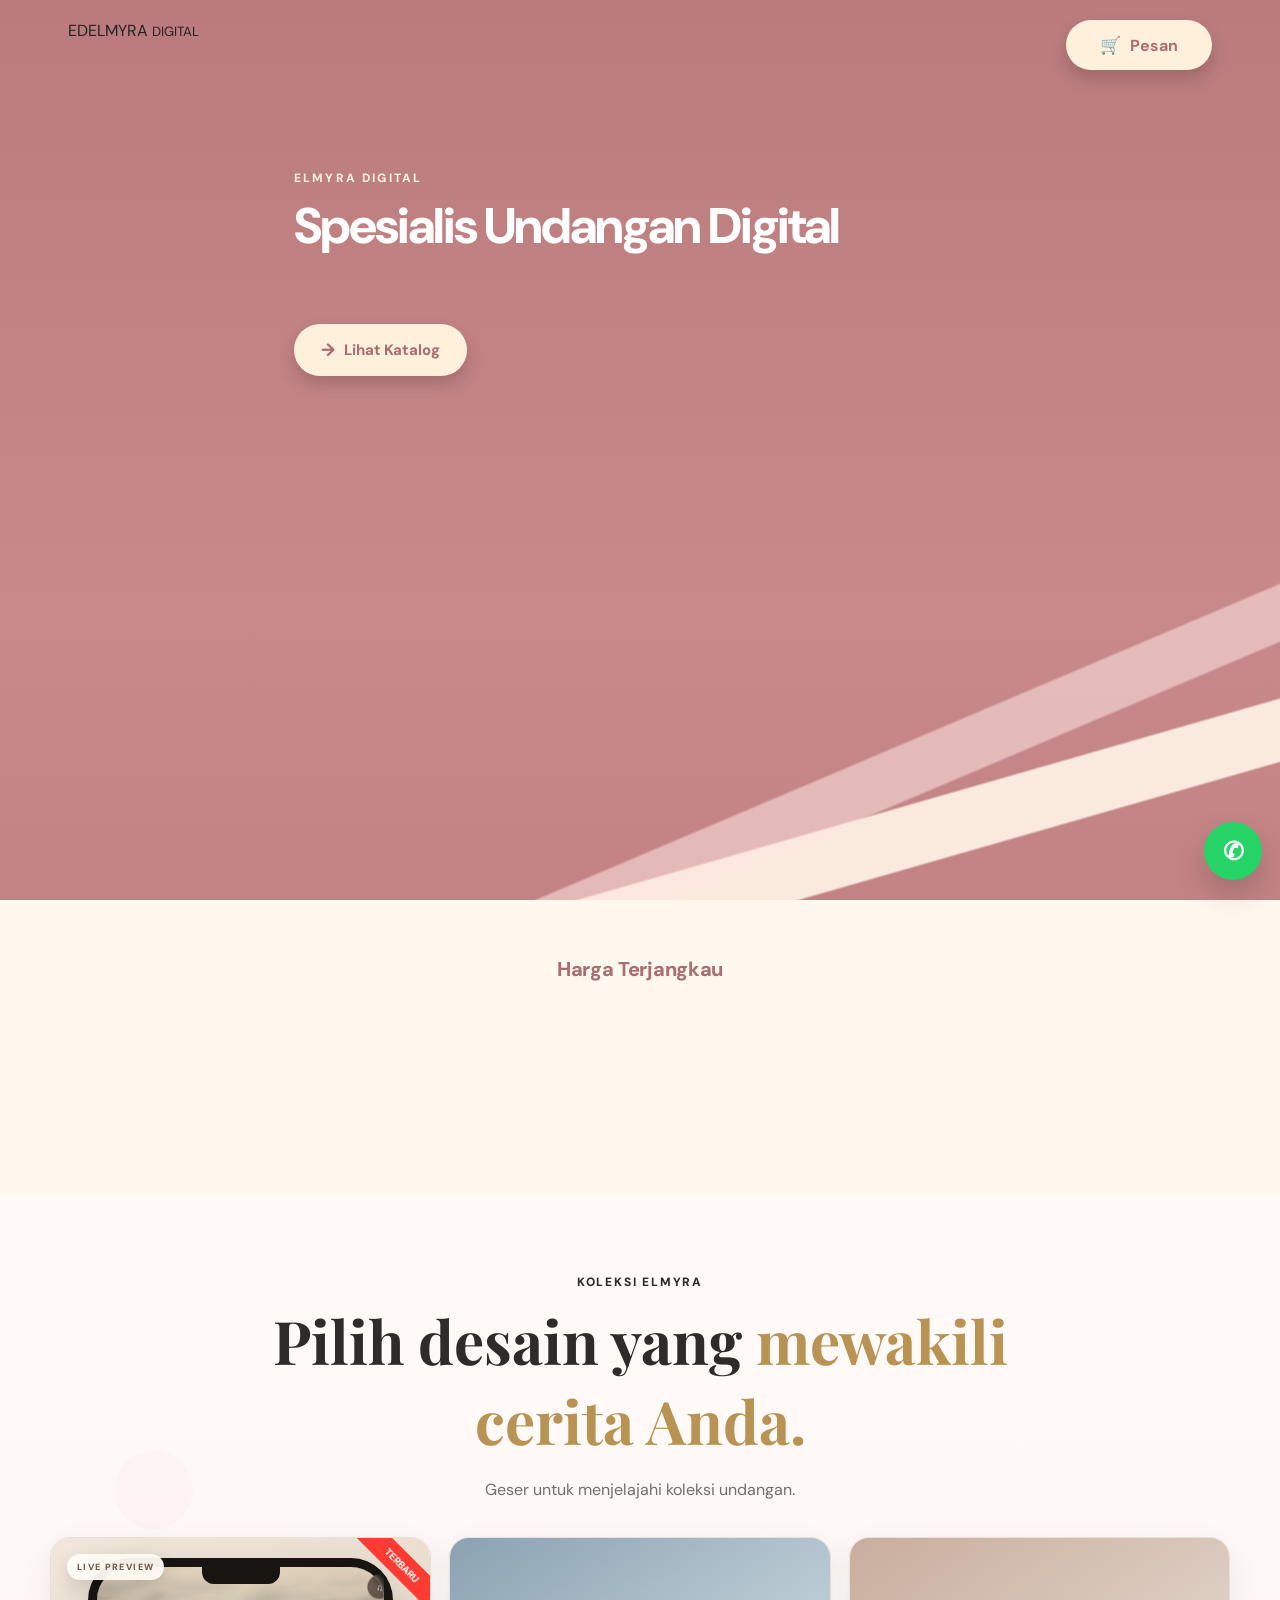
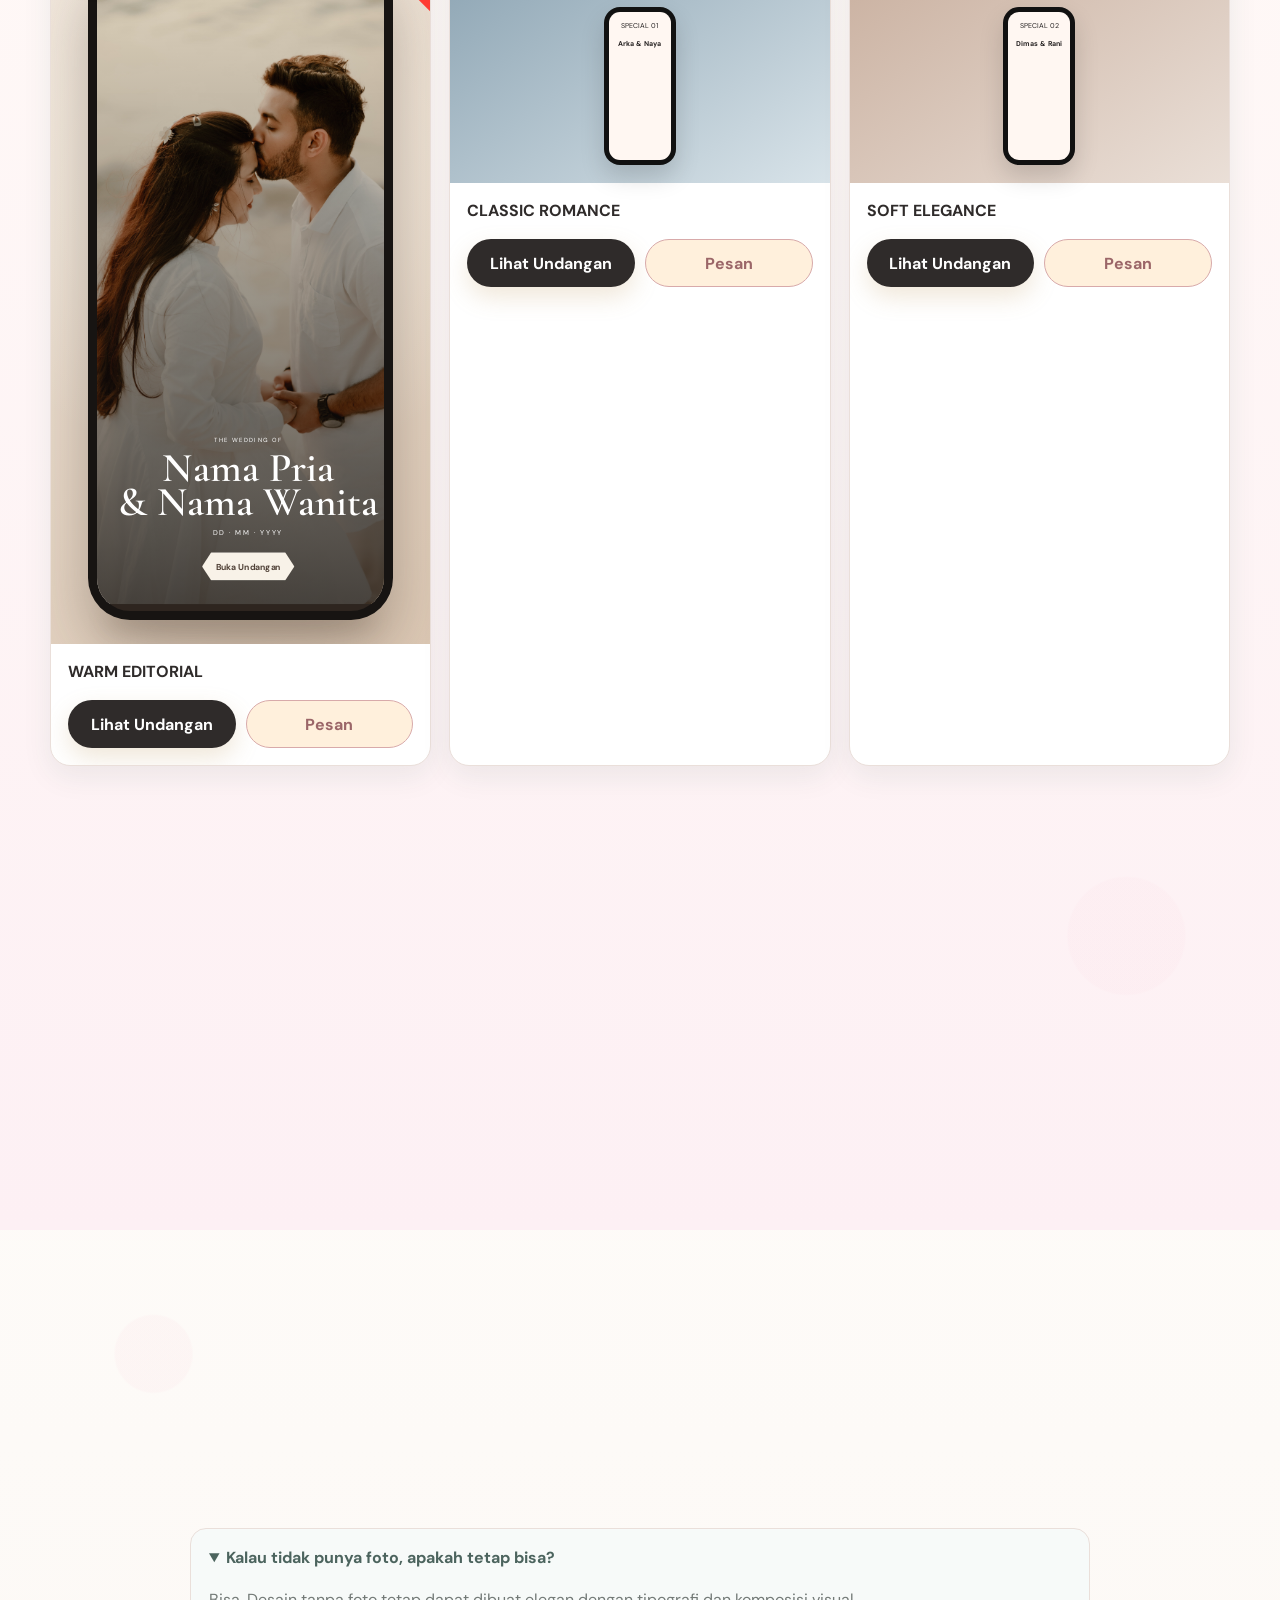
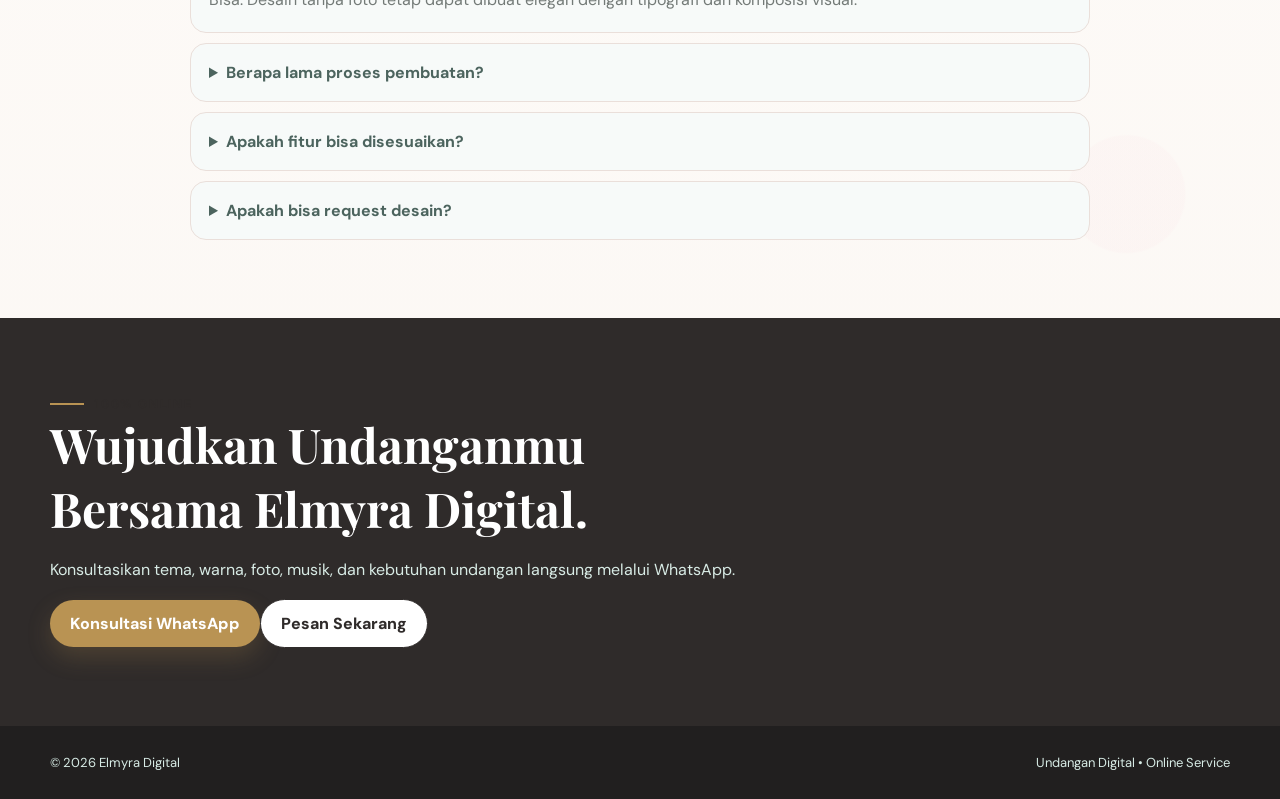
==== commit edde1989: "Redesign homepage structure for black luxury theme" ====
--- a/index.html
+++ b/index.html
@@ -1,83 +1,15 @@
 <!doctype html>
 <html lang="id">
 <head>
-  <meta charset="utf-8">
-  <meta name="viewport" content="width=device-width,initial-scale=1">
-  <meta name="theme-color" content="#fffaf7">
-  <title>Elmyra Digital — Undangan Pernikahan Digital</title>
-  <meta name="description" content="Undangan pernikahan digital modern, interaktif, elegan, dan mudah dibagikan.">
-
-  <link rel="preconnect" href="https://fonts.googleapis.com">
-  <link rel="preconnect" href="https://fonts.gstatic.com" crossorigin>
-  <link href="https://fonts.googleapis.com/css2?family=DM+Sans:wght@400;500;600;700;800&family=Playfair+Display:wght@600;700&display=swap" rel="stylesheet">
-  <link rel="stylesheet" href="assets/css/style.css">
-  <link rel="stylesheet" href="assets/css/reference-pink.css">
-</head>
-<body>
-
-<nav>
-  <div class="container nav-inner">
-    <a class="brand brand-image" href="#home" aria-label="Elmyra Digital">
-      <img src="assets/elmyra-logo.png" alt="Elmyra Digital">
-    </a>
-    <div class="navlinks">
-      <a href="#fitur">Fitur</a><a href="#katalog">Katalog</a><a href="#faq">FAQ</a><a href="#kontak">Kontak</a>
-    </div>
-    <a class="btn-outline wa-link" href="#">Pesan</a>
-  </div>
-</nav>
-
+<meta charset="utf-8"><meta name="viewport" content="width=device-width,initial-scale=1"><meta name="theme-color" content="#0b0b0b">
+<title>Elmyra Digital — Undangan Digital</title><meta name="description" content="Undangan digital elegan, interaktif, dan terjangkau.">
+<link rel="preconnect" href="https://fonts.googleapis.com"><link rel="preconnect" href="https://fonts.gstatic.com" crossorigin><link href="https://fonts.googleapis.com/css2?family=DM+Sans:wght@400;500;600;700&family=Playfair+Display:wght@600;700&display=swap" rel="stylesheet"><link rel="stylesheet" href="assets/css/style.css"><link rel="stylesheet" href="assets/css/reference-pink.css">
+</head><body>
+<nav><div class="container nav-inner"><a class="brand-wordmark" href="#home" aria-label="Elmyra Digital"><span class="brand-monogram">ED</span><span>ELMYRA <small>DIGITAL</small></span></a><a class="btn-outline wa-link" href="#">Pesan</a></div></nav>
 <main>
-  <section class="hero" id="home">
-    <div class="container hero-grid">
-      <div class="hero-copyblock">
-        <div class="eyebrow">Elmyra Digital</div>
-        <div class="hero-title-stage" aria-live="polite"><h1 id="heroHeadline">Spesialis Undangan Digital</h1></div>
-        <div class="actions"><a class="btn" href="#katalog">Lihat Katalog</a><a class="btn-outline wa-link" href="#">Konsultasi</a></div>
-        <div class="hero-stats"><div><strong>&lt; 24 Jam</strong><span>estimasi pengerjaan</span></div><div><strong>Responsive</strong><span>nyaman di HP</span></div><div><strong>Custom</strong><span>warna, foto & musik</span></div></div>
-      </div>
-      <div class="phone-stage" aria-label="Contoh template undangan asli">
-        <div class="phone a live-phone"><iframe src="/undangan/template-02/" title="Preview Template 02" loading="lazy" tabindex="-1" aria-hidden="true"></iframe></div>
-        <div class="phone b live-phone"><iframe src="/undangan/template-01/" title="Preview Template 01" loading="lazy" tabindex="-1" aria-hidden="true"></iframe></div>
-      </div>
-    </div>
-  </section>
-
-  <div class="marquee" aria-hidden="true"><div class="marquee-track"><span>Musik Latar</span><span>•</span><span>RSVP</span><span>•</span><span>Google Maps</span><span>•</span><span>Love Story</span><span>•</span><span>Amplop Digital</span><span>•</span><span>Galeri</span><span>•</span><span>Musik Latar</span><span>•</span><span>RSVP</span><span>•</span><span>Google Maps</span><span>•</span><span>Love Story</span><span>•</span><span>Amplop Digital</span><span>•</span><span>Galeri</span><span>•</span></div></div>
-
-  <section id="fitur">
-    <div class="container">
-      <div class="section-head reveal">
-        <div class="feature-title-stage" aria-live="polite"><div class="eyebrow" id="featureHeadline">Harga Terjangkau</div></div>
-        <h2>Lebih hidup, lebih <span>berkesan.</span></h2>
-        <p>Setiap bagian dibuat dengan gerakan halus agar website terasa modern tanpa membuatnya berat atau berlebihan.</p>
-      </div>
-      <div class="features">
-        <article class="feature reveal"><div class="icon">♫</div><h3>Musik Latar</h3><p>Lagu pilihan membuat undangan terasa lebih personal.</p></article>
-        <article class="feature reveal"><div class="icon">⌛</div><h3>Countdown</h3><p>Hitung mundur otomatis menuju hari acara.</p></article>
-        <article class="feature reveal"><div class="icon">⌖</div><h3>Google Maps</h3><p>Satu klik menuju lokasi acara.</p></article>
-        <article class="feature reveal"><div class="icon">✉</div><h3>RSVP & Ucapan</h3><p>Tamu bisa konfirmasi dan mengirim ucapan.</p></article>
-        <article class="feature reveal"><div class="icon">♡</div><h3>Love Story</h3><p>Tampilkan perjalanan pasangan dengan lebih menarik.</p></article>
-        <article class="feature reveal"><div class="icon">▣</div><h3>Amplop Digital</h3><p>Informasi rekening atau e-wallet secara rapi.</p></article>
-      </div>
-    </div>
-  </section>
-
-  <section class="catalog" id="katalog"><div class="container"><div class="section-head reveal"><div class="eyebrow">Pilihan Tema</div><h2>Temukan desain yang <span>paling cocok.</span></h2><p>Pilih desain yang sesuai dengan karakter acara Anda dan buka demo interaktifnya secara langsung.</p></div><div class="tabs"><button class="tab active" type="button">Spesial Foto</button><button class="tab" type="button">Tanpa Foto</button><button class="tab" type="button">Minimalist Luxury</button><button class="tab" type="button">Premium Vintage</button></div><div class="catalog-bar">Spesial Foto</div><div class="cards">
-    <article class="card reveal"><div class="ribbon">DISC 35%</div><div class="thumb t1"><div class="mini-phone"><div class="mini-screen">SPECIAL 01<br><br><b>Arka & Naya</b></div></div><div class="mini-phone"><div class="mini-screen">WEDDING<br><br><b>20.12.2026</b></div></div></div><div class="card-body"><h3>SPESIAL 01</h3><div class="old">Rp 199.000</div><div class="price">Rp 129.000</div><a class="btn" href="#">Lihat Contoh</a></div></article>
-    <article class="card reveal"><div class="ribbon">DISC 35%</div><div class="thumb t2"><div class="mini-phone"><div class="mini-screen">SPECIAL 02<br><br><b>Dimas & Rani</b></div></div><div class="mini-phone"><div class="mini-screen">SAVE<br><br><b>THE DATE</b></div></div></div><div class="card-body"><h3>SPESIAL 02</h3><div class="old">Rp 199.000</div><div class="price">Rp 129.000</div><a class="btn" href="#">Lihat Contoh</a></div></article>
-    <article class="card reveal"><div class="ribbon">DISC 35%</div><div class="thumb t3"><div class="mini-phone"><div class="mini-screen">SPECIAL 03<br><br><b>Raka & Sinta</b></div></div><div class="mini-phone"><div class="mini-screen">OUR<br><br><b>WEDDING</b></div></div></div><div class="card-body"><h3>SPESIAL 03</h3><div class="old">Rp 199.000</div><div class="price">Rp 129.000</div><a class="btn" href="#">Lihat Contoh</a></div></article>
-    <article class="card reveal"><div class="ribbon">DISC 35%</div><div class="thumb t4"><div class="mini-phone"><div class="mini-screen">SPECIAL 04<br><br><b>Ilham & Alya</b></div></div><div class="mini-phone"><div class="mini-screen">JOIN<br><br><b>OUR DAY</b></div></div></div><div class="card-body"><h3>SPESIAL 04</h3><div class="old">Rp 199.000</div><div class="price">Rp 129.000</div><a class="btn" href="#">Lihat Contoh</a></div></article>
-    <article class="card reveal"><div class="ribbon">DISC 35%</div><div class="thumb t5"><div class="mini-phone"><div class="mini-screen">SPECIAL 05<br><br><b>Reno & Mira</b></div></div><div class="mini-phone"><div class="mini-screen">FOREVER<br><br><b>STARTS HERE</b></div></div></div><div class="card-body"><h3>SPESIAL 05</h3><div class="old">Rp 199.000</div><div class="price">Rp 129.000</div><a class="btn" href="#">Lihat Contoh</a></div></article>
-    <article class="card reveal"><div class="ribbon">DISC 35%</div><div class="thumb t6"><div class="mini-phone"><div class="mini-screen">SPECIAL 06<br><br><b>Faris & Nisa</b></div></div><div class="mini-phone"><div class="mini-screen">THE<br><br><b>WEDDING</b></div></div></div><div class="card-body"><h3>SPESIAL 06</h3><div class="old">Rp 199.000</div><div class="price">Rp 129.000</div><a class="btn" href="#">Lihat Contoh</a></div></article>
-  </div></div></section>
-
-  <section id="faq"><div class="container"><div class="section-head reveal"><div class="eyebrow">FAQ</div><h2>Pertanyaan yang <span>sering ditanyakan.</span></h2></div><div class="faq"><details open><summary>Kalau tidak punya foto, apakah tetap bisa?</summary><p>Bisa. Kami dapat membuat versi tanpa foto dengan tipografi, ilustrasi, warna, dan komposisi visual yang tetap menarik.</p></details><details><summary>Berapa lama proses pembuatan?</summary><p>Untuk template siap pakai, target proses kurang dari 24 jam setelah data lengkap.</p></details><details><summary>Apakah fitur yang tidak dipakai bisa dihilangkan?</summary><p>Bisa. Galeri, love story, RSVP, amplop digital, dan fitur lain dapat disesuaikan.</p></details><details><summary>Apakah bisa request desain?</summary><p>Bisa untuk paket custom atau signature.</p></details></div></div></section>
-
-  <section class="contact" id="kontak"><div class="container contact-grid"><div><h2>Hubungi Elmyra Digital</h2><p>Konsultasikan tema, fitur, warna, musik, dan kebutuhan undangan melalui WhatsApp.</p><div class="contact-card"><strong>WhatsApp</strong><br>Hubungi kami langsung melalui tombol WhatsApp.<br><br><strong>Jam Layanan</strong><br>Senin–Sabtu, 08.00–21.00 WIB</div></div><div class="map" aria-hidden="true"><div class="pin"></div></div></div></section>
-</main>
-<footer><div class="container footer-inner"><div>© <span id="year"></span> Elmyra Digital</div><div>Undangan Pernikahan Digital • elmyradigital.my.id</div></div></footer>
-<a class="wa wa-link" href="#" aria-label="WhatsApp">✆</a>
-<script src="assets/js/main.js" defer></script>
-</body>
-</html>+<section class="hero" id="home"><div class="lux-frame" aria-hidden="true"><i></i><i></i><i></i><i></i></div><div class="hero-particles" aria-hidden="true"><b></b><b></b><b></b><b></b><b></b></div><div class="container hero-grid"><div class="hero-copyblock"><div class="eyebrow">ELMYRA DIGITAL</div><div class="hero-title-stage" aria-live="polite"><h1 id="heroHeadline">Spesialis Undangan Digital</h1></div><div class="actions"><a class="btn" href="#katalog">Lihat Katalog</a></div></div><div class="hero-watermark" aria-hidden="true">ED</div></div></section>
+<section id="fitur"><div class="container"><div class="section-head reveal"><div class="feature-title-stage" aria-live="polite"><div class="eyebrow" id="featureHeadline">Harga Terjangkau</div></div></div><div class="features"><article class="feature reveal"><div class="icon">♫</div><h3>Musik Latar</h3></article><article class="feature reveal"><div class="icon">⌛</div><h3>Countdown</h3></article><article class="feature reveal"><div class="icon">⌖</div><h3>Google Maps</h3></article><article class="feature reveal"><div class="icon">✉</div><h3>RSVP & Ucapan</h3></article><article class="feature reveal"><div class="icon">♡</div><h3>Love Story</h3></article><article class="feature reveal"><div class="icon">▣</div><h3>Amplop Digital</h3></article></div></div></section>
+<section class="catalog" id="katalog"><div class="container"><div class="section-head reveal"><div class="eyebrow">Koleksi Elmyra</div><h2>Pilih desain yang <span>mewakili cerita Anda.</span></h2><p>Geser untuk menjelajahi koleksi undangan.</p></div><div class="cards"><article class="card reveal"><div class="thumb t1"><div class="mini-phone"><div class="mini-screen">SPECIAL 01<br><br><b>Arka & Naya</b></div></div></div><div class="card-body"><h3>CLASSIC ROMANCE</h3><a class="btn" href="#">Lihat Undangan</a></div></article><article class="card reveal"><div class="thumb t2"><div class="mini-phone"><div class="mini-screen">SPECIAL 02<br><br><b>Dimas & Rani</b></div></div></div><div class="card-body"><h3>SOFT ELEGANCE</h3><a class="btn" href="#">Lihat Undangan</a></div></article><article class="card reveal"><div class="thumb t3"><div class="mini-phone"><div class="mini-screen">OUR<br><br><b>WEDDING</b></div></div></div><div class="card-body"><h3>TIMELESS BLUE</h3><a class="btn" href="#">Lihat Undangan</a></div></article></div></div></section>
+<section id="faq"><div class="container"><div class="section-head reveal"><div class="eyebrow">FAQ</div><h2>Pertanyaan yang <span>sering ditanyakan.</span></h2></div><div class="faq"><details open><summary>Kalau tidak punya foto, apakah tetap bisa?</summary><p>Bisa. Desain tanpa foto tetap dapat dibuat elegan dengan tipografi dan komposisi visual.</p></details><details><summary>Berapa lama proses pembuatan?</summary><p>Untuk template siap pakai, target proses kurang dari 24 jam setelah data lengkap.</p></details><details><summary>Apakah fitur bisa disesuaikan?</summary><p>Bisa. Galeri, love story, RSVP, amplop digital, musik, dan fitur lain dapat disesuaikan.</p></details><details><summary>Apakah bisa request desain?</summary><p>Bisa untuk kebutuhan desain custom.</p></details></div></div></section>
+<section class="contact" id="kontak"><div class="container contact-online"><div class="eyebrow">100% ONLINE</div><h2>Wujudkan Undanganmu<br>Bersama <span>Elmyra Digital.</span></h2><p>Konsultasikan tema, warna, foto, musik, dan kebutuhan undangan langsung melalui WhatsApp.</p><div class="contact-actions"><a class="btn wa-link" href="#">Konsultasi WhatsApp</a><a class="btn-outline wa-link" href="#">Pesan Sekarang</a></div></div></section>
+</main><footer><div class="container footer-inner"><div>© <span id="year"></span> Elmyra Digital</div><div>Undangan Digital • Online Service</div></div></footer><a class="wa wa-link" href="#" aria-label="WhatsApp">✆</a><script src="assets/js/main.js" defer></script></body></html>
--- a/assets/css/reference-pink.css
+++ b/assets/css/reference-pink.css
@@ -1,102 +1,8 @@
 /* ELMYRA DIGITAL — Homepage visual overrides */
-:root{
-  --ref-rose:#bd7f80;
-  --ref-rose-dark:#aa6e70;
-  --ref-cream:#fff0dc;
-  --ref-text:#fff7ef;
-  --ref-shadow:0 9px 16px rgba(83,47,47,.26);
-}
-
-nav{position:absolute;inset:0 0 auto 0;z-index:70;background:transparent;border:0;backdrop-filter:none}
-.nav-inner{height:112px;padding:20px 18px 0;align-items:flex-start}
-.brand-image{width:90px;height:72px;display:flex;align-items:center;justify-content:flex-start;overflow:hidden}
-.brand-image img{width:86px;max-height:72px;object-fit:contain;filter:none!important;mix-blend-mode:multiply;opacity:.98}
-.navlinks{display:none!important}
-.nav-inner>.btn-outline{margin-top:0;min-width:146px;min-height:50px;padding:12px 28px;border:0;border-radius:999px;background:var(--ref-cream);color:var(--ref-rose-dark);box-shadow:var(--ref-shadow);font-size:16px;font-weight:700}
-.nav-inner>.btn-outline::before{content:"🛒";margin-right:9px;font-size:17px}
-
-.hero{min-height:100svh;padding:0;display:flex;align-items:stretch;background:
-linear-gradient(157deg,transparent 0 78%,rgba(255,230,226,.55) 78.2% 82%,transparent 82.2%),
-linear-gradient(164deg,transparent 0 84%,rgba(255,241,229,.93) 84.2% 89%,transparent 89.2%),
-linear-gradient(180deg,#ba7b7d 0%,#c8898b 68%,#c38384 100%)}
-.hero::before,.hero::after,.hero-watermark{display:none!important}
-.hero-grid{width:min(100%,760px);min-height:100svh;display:block;position:relative;padding:0 34px}
-.hero-copyblock{position:absolute;z-index:8;left:34px;right:34px;top:170px}
-.hero .eyebrow{display:block;color:#fff0dc;font-size:12px;letter-spacing:.18em;text-transform:uppercase;font-weight:800;margin-bottom:14px}
-.hero-title-stage{height:112px;max-width:620px;display:flex;align-items:flex-start;overflow:hidden}
-.hero h1{margin:0;max-width:620px;font-family:"DM Sans",sans-serif;font-size:clamp(34px,5.7vw,50px);line-height:1.04;letter-spacing:-.04em;font-weight:800;color:#fff;opacity:1;transform:translateY(0);filter:blur(0);transition:opacity .42s ease,transform .42s ease,filter .42s ease}
-.hero h1.headline-out{opacity:0;transform:translateY(-12px);filter:blur(3px)}
-.hero h1.headline-in{animation:headlineIn .5s cubic-bezier(.2,.75,.2,1)}
-@keyframes headlineIn{from{opacity:0;transform:translateY(12px);filter:blur(3px)}to{opacity:1;transform:none;filter:blur(0)}}
-.hero-subtitle,.hero-running{display:none!important}
-.hero .actions{margin-top:12px;display:flex}
-.hero .actions .btn{width:auto;min-height:52px;padding:12px 27px;border-radius:999px;background:var(--ref-cream);color:var(--ref-rose-dark);box-shadow:var(--ref-shadow);font-size:15px;font-weight:800}
-.hero .actions .btn::before{content:"→";margin-right:9px;font-size:18px}
-.hero .actions .btn-outline{display:none!important}
-.hero-stats{display:none!important}
-
-.phone-stage{position:absolute;z-index:4;left:0;right:0;bottom:0;height:43%;pointer-events:none}
-.phone{background:#171412;border:2px solid rgba(255,255,255,.9);box-shadow:0 22px 38px rgba(73,44,44,.24);overflow:hidden;border-radius:34px}
-.phone.a{width:176px;height:350px;left:25%;top:10px;transform:rotate(-11deg);animation:phoneFloatA 5.8s ease-in-out infinite alternate}
-.phone.b{width:168px;height:334px;right:25%;top:0;transform:rotate(7deg);animation:phoneFloatB 6.4s ease-in-out infinite alternate}
-.live-phone iframe{position:absolute;top:0;left:0;width:560px;height:1130px;border:0;transform-origin:top left;pointer-events:none;background:#171412}
-.phone.a iframe{transform:scale(.314)}
-.phone.b iframe{transform:scale(.296)}
-@keyframes phoneFloatA{to{transform:rotate(-9deg) translateY(-7px)}}
-@keyframes phoneFloatB{to{transform:rotate(5deg) translateY(-5px)}}
-.float-card{display:none!important}
-.marquee{display:none!important}
-
-/* FITUR — running icon ticker */
-#fitur{padding:64px 0 54px;background:#fff8ee;overflow:hidden}
-#fitur::before{display:none}
-#fitur .container{max-width:none;width:100%;padding:0}
-#fitur .section-head{padding:0 24px;margin:0 auto 22px;max-width:760px;text-align:center}
-#fitur .section-head .eyebrow{display:block;color:var(--ref-rose-dark);font-size:clamp(27px,4.6vw,38px);letter-spacing:-.02em;text-transform:none;font-weight:800}
-#fitur .section-head h2{display:none}
-#fitur .section-head p{display:none!important}
-.features{position:relative!important;height:150px!important;margin:14px 0 0!important;overflow:hidden!important;display:block!important;width:100%!important;max-width:none!important}
-.feature{position:absolute!important;left:100%!important;top:8px!important;width:116px!important;min-width:116px!important;height:132px!important;padding:0!important;margin:0!important;background:transparent!important;border:0!important;box-shadow:none!important;border-radius:0!important;text-align:center!important;display:flex!important;flex-direction:column!important;align-items:center!important;justify-content:flex-start!important;gap:9px!important;animation:featureTicker 18s linear infinite!important;opacity:1!important}
-.feature:nth-child(1){animation-delay:-15s!important}
-.feature:nth-child(2){animation-delay:-12s!important}
-.feature:nth-child(3){animation-delay:-9s!important}
-.feature:nth-child(4){animation-delay:-6s!important}
-.feature:nth-child(5){animation-delay:-3s!important}
-.feature:nth-child(6){animation-delay:0s!important}
-.feature .icon{width:74px!important;height:74px!important;min-width:74px!important;border-radius:50%!important;display:grid!important;place-items:center!important;margin:0!important;background:linear-gradient(145deg,#fff6ee,#f2d7d8)!important;border:1px solid rgba(170,110,112,.22)!important;box-shadow:0 10px 24px rgba(126,79,79,.10)!important;color:var(--ref-rose-dark)!important;font-size:27px!important;line-height:1!important}
-.feature h3{margin:0!important;font-family:"DM Sans",sans-serif!important;font-size:13px!important;line-height:1.2!important;font-weight:800!important;color:#745457!important;white-space:nowrap!important}
-.feature p{display:none!important}
-@keyframes featureTicker{from{transform:translateX(0)}to{transform:translateX(calc(-100vw - 150px))}}
-
-@media(max-width:620px){
-  .nav-inner{height:96px;padding:18px 18px 0}
-  .brand-image{width:86px;height:66px}.brand-image img{width:82px;max-height:66px}
-  .nav-inner>.btn-outline{min-width:132px;min-height:48px;padding:11px 22px;font-size:15px}
-  .hero-grid{padding:0 28px}
-  .hero-copyblock{left:28px;right:24px;top:128px}
-  .hero .eyebrow{font-size:10px;margin-bottom:10px}
-  .hero-title-stage{height:92px;max-width:350px}
-  .hero h1{font-size:31px;max-width:350px;line-height:1.06}
-  .hero .actions{margin-top:8px}
-  .hero .actions .btn{min-height:50px;padding:11px 24px;font-size:14px}
-  .phone-stage{height:42%;bottom:0}
-  .phone.a{width:156px;height:312px;left:20%;top:10px}
-  .phone.b{width:148px;height:296px;right:18%;top:0}
-  .phone.a iframe{transform:scale(.2785)}
-  .phone.b iframe{transform:scale(.264)}
-  #fitur{padding-top:58px;padding-bottom:44px}
-  #fitur .section-head .eyebrow{font-size:31px}
-  .features{height:138px!important}
-  .feature{width:106px!important;min-width:106px!important;height:124px!important}
-  .feature .icon{width:68px!important;height:68px!important;min-width:68px!important;font-size:24px!important}
-  .feature h3{font-size:12px!important}
-}
-
-@media(max-width:390px){
-  .hero-copyblock{top:118px}
-  .hero-title-stage{height:86px}
-  .hero h1{font-size:29px}
-  .phone.a{left:16%;width:145px;height:290px}.phone.b{right:14%;width:140px;height:280px}
-  .phone.a iframe{transform:scale(.259)}
-  .phone.b iframe{transform:scale(.25)}
-}
+:root{--ref-rose:#bd7f80;--ref-rose-dark:#aa6e70;--ref-cream:#fff0dc;--ref-text:#fff7ef;--ref-shadow:0 9px 16px rgba(83,47,47,.26)}
+nav{position:absolute;inset:0 0 auto 0;z-index:70;background:transparent;border:0;backdrop-filter:none}.nav-inner{height:112px;padding:20px 18px 0;align-items:flex-start}.brand-image{width:90px;height:72px;display:flex;align-items:center;justify-content:flex-start;overflow:hidden}.brand-image img{width:86px;max-height:72px;object-fit:contain;filter:none!important;mix-blend-mode:multiply;opacity:.98}.navlinks{display:none!important}.nav-inner>.btn-outline{margin-top:0;min-width:146px;min-height:50px;padding:12px 28px;border:0;border-radius:999px;background:var(--ref-cream);color:var(--ref-rose-dark);box-shadow:var(--ref-shadow);font-size:16px;font-weight:700}.nav-inner>.btn-outline::before{content:"🛒";margin-right:9px;font-size:17px}
+.hero{min-height:100svh;padding:0;display:flex;align-items:stretch;background:linear-gradient(157deg,transparent 0 78%,rgba(255,230,226,.55) 78.2% 82%,transparent 82.2%),linear-gradient(164deg,transparent 0 84%,rgba(255,241,229,.93) 84.2% 89%,transparent 89.2%),linear-gradient(180deg,#ba7b7d 0%,#c8898b 68%,#c38384 100%)}.hero::before,.hero::after,.hero-watermark{display:none!important}.hero-grid{width:min(100%,760px);min-height:100svh;display:block;position:relative;padding:0 34px}.hero-copyblock{position:absolute;z-index:8;left:34px;right:34px;top:170px}.hero .eyebrow{display:block;color:#fff0dc;font-size:12px;letter-spacing:.18em;text-transform:uppercase;font-weight:800;margin-bottom:14px}.hero-title-stage{height:112px;max-width:620px;display:flex;align-items:flex-start;overflow:hidden}.hero h1{margin:0;max-width:620px;font-family:"DM Sans",sans-serif;font-size:clamp(34px,5.7vw,50px);line-height:1.04;letter-spacing:-.04em;font-weight:800;color:#fff;opacity:1;transform:translateY(0);filter:blur(0);transition:opacity .42s ease,transform .42s ease,filter .42s ease}.hero h1.headline-out{opacity:0;transform:translateY(-12px);filter:blur(3px)}.hero h1.headline-in{animation:headlineIn .5s cubic-bezier(.2,.75,.2,1)}@keyframes headlineIn{from{opacity:0;transform:translateY(12px);filter:blur(3px)}to{opacity:1;transform:none;filter:blur(0)}}.hero-subtitle,.hero-running{display:none!important}.hero .actions{margin-top:12px;display:flex}.hero .actions .btn{width:auto;min-height:52px;padding:12px 27px;border-radius:999px;background:var(--ref-cream);color:var(--ref-rose-dark);box-shadow:var(--ref-shadow);font-size:15px;font-weight:800}.hero .actions .btn::before{content:"→";margin-right:9px;font-size:18px}.hero .actions .btn-outline{display:none!important}.hero-stats{display:none!important}
+.phone-stage{position:absolute;z-index:4;left:0;right:0;bottom:0;height:43%;pointer-events:none}.phone{background:#171412;border:2px solid rgba(255,255,255,.9);box-shadow:0 22px 38px rgba(73,44,44,.24);overflow:hidden;border-radius:34px}.phone.a{width:176px;height:350px;left:25%;top:10px;transform:rotate(-11deg);animation:phoneFloatA 5.8s ease-in-out infinite alternate}.phone.b{width:168px;height:334px;right:25%;top:0;transform:rotate(7deg);animation:phoneFloatB 6.4s ease-in-out infinite alternate}.live-phone iframe{position:absolute;top:0;left:0;width:560px;height:1130px;border:0;transform-origin:top left;pointer-events:none;background:#171412}.phone.a iframe{transform:scale(.314)}.phone.b iframe{transform:scale(.296)}@keyframes phoneFloatA{to{transform:rotate(-9deg) translateY(-7px)}}@keyframes phoneFloatB{to{transform:rotate(5deg) translateY(-5px)}}.float-card{display:none!important}.marquee{display:none!important}
+#fitur{padding:52px 0 42px;background:#fff8ee;overflow:hidden}#fitur::before{display:none}#fitur .container{max-width:none;width:100%;padding:0}#fitur .section-head{padding:0 24px;margin:0 auto 18px;max-width:760px;text-align:center}.feature-title-stage{height:34px;display:flex;align-items:center;justify-content:center;overflow:hidden}#fitur .section-head .eyebrow{display:block;margin:0;color:var(--ref-rose-dark);font-family:"DM Sans",sans-serif;font-size:20px;line-height:1.2;letter-spacing:-.015em;text-transform:none;font-weight:800;transition:opacity .34s ease,transform .34s ease,filter .34s ease}#fitur .section-head .eyebrow.feature-title-out{opacity:0;transform:translateY(-10px);filter:blur(3px)}#fitur .section-head .eyebrow.feature-title-in{animation:featureTitleIn .48s cubic-bezier(.2,.75,.2,1)}@keyframes featureTitleIn{from{opacity:0;transform:translateY(10px);filter:blur(3px)}to{opacity:1;transform:none;filter:blur(0)}}#fitur .section-head h2,#fitur .section-head p{display:none!important}.features{position:relative!important;height:150px!important;margin:12px 0 0!important;overflow:hidden!important;display:block!important;width:100%!important;max-width:none!important}.feature{position:absolute!important;left:100%!important;top:8px!important;width:116px!important;min-width:116px!important;height:132px!important;padding:0!important;margin:0!important;background:transparent!important;border:0!important;box-shadow:none!important;border-radius:0!important;text-align:center!important;display:flex!important;flex-direction:column!important;align-items:center!important;justify-content:flex-start!important;gap:9px!important;animation:featureTicker 18s linear infinite!important;opacity:1!important}.feature:nth-child(1){animation-delay:-15s!important}.feature:nth-child(2){animation-delay:-12s!important}.feature:nth-child(3){animation-delay:-9s!important}.feature:nth-child(4){animation-delay:-6s!important}.feature:nth-child(5){animation-delay:-3s!important}.feature:nth-child(6){animation-delay:0s!important}.feature .icon{width:74px!important;height:74px!important;min-width:74px!important;border-radius:50%!important;display:grid!important;place-items:center!important;margin:0!important;background:linear-gradient(145deg,#fff6ee,#f2d7d8)!important;border:1px solid rgba(170,110,112,.22)!important;box-shadow:0 10px 24px rgba(126,79,79,.10)!important;color:var(--ref-rose-dark)!important;font-size:27px!important;line-height:1!important}.feature h3{margin:0!important;font-family:"DM Sans",sans-serif!important;font-size:13px!important;line-height:1.2!important;font-weight:800!important;color:#745457!important;white-space:nowrap!important}.feature p{display:none!important}@keyframes featureTicker{from{transform:translateX(0)}to{transform:translateX(calc(-100vw - 150px))}}
+@media(max-width:620px){.nav-inner{height:96px;padding:18px 18px 0}.brand-image{width:86px;height:66px}.brand-image img{width:82px;max-height:66px}.nav-inner>.btn-outline{min-width:132px;min-height:48px;padding:11px 22px;font-size:15px}.hero-grid{padding:0 28px}.hero-copyblock{left:28px;right:24px;top:128px}.hero .eyebrow{font-size:10px;margin-bottom:10px}.hero-title-stage{height:92px;max-width:350px}.hero h1{font-size:31px;max-width:350px;line-height:1.06}.hero .actions{margin-top:8px}.hero .actions .btn{min-height:50px;padding:11px 24px;font-size:14px}.phone-stage{height:42%;bottom:0}.phone.a{width:156px;height:312px;left:20%;top:10px}.phone.b{width:148px;height:296px;right:18%;top:0}.phone.a iframe{transform:scale(.2785)}.phone.b iframe{transform:scale(.264)}#fitur{padding-top:46px;padding-bottom:36px}.feature-title-stage{height:30px}#fitur .section-head .eyebrow{font-size:18px}.features{height:138px!important}.feature{width:106px!important;min-width:106px!important;height:124px!important}.feature .icon{width:68px!important;height:68px!important;min-width:68px!important;font-size:24px!important}.feature h3{font-size:12px!important}}
+@media(max-width:390px){.hero-copyblock{top:118px}.hero-title-stage{height:86px}.hero h1{font-size:29px}.phone.a{left:16%;width:145px;height:290px}.phone.b{right:14%;width:140px;height:280px}.phone.a iframe{transform:scale(.259)}.phone.b iframe{transform:scale(.25)}#fitur .section-head .eyebrow{font-size:17px}}
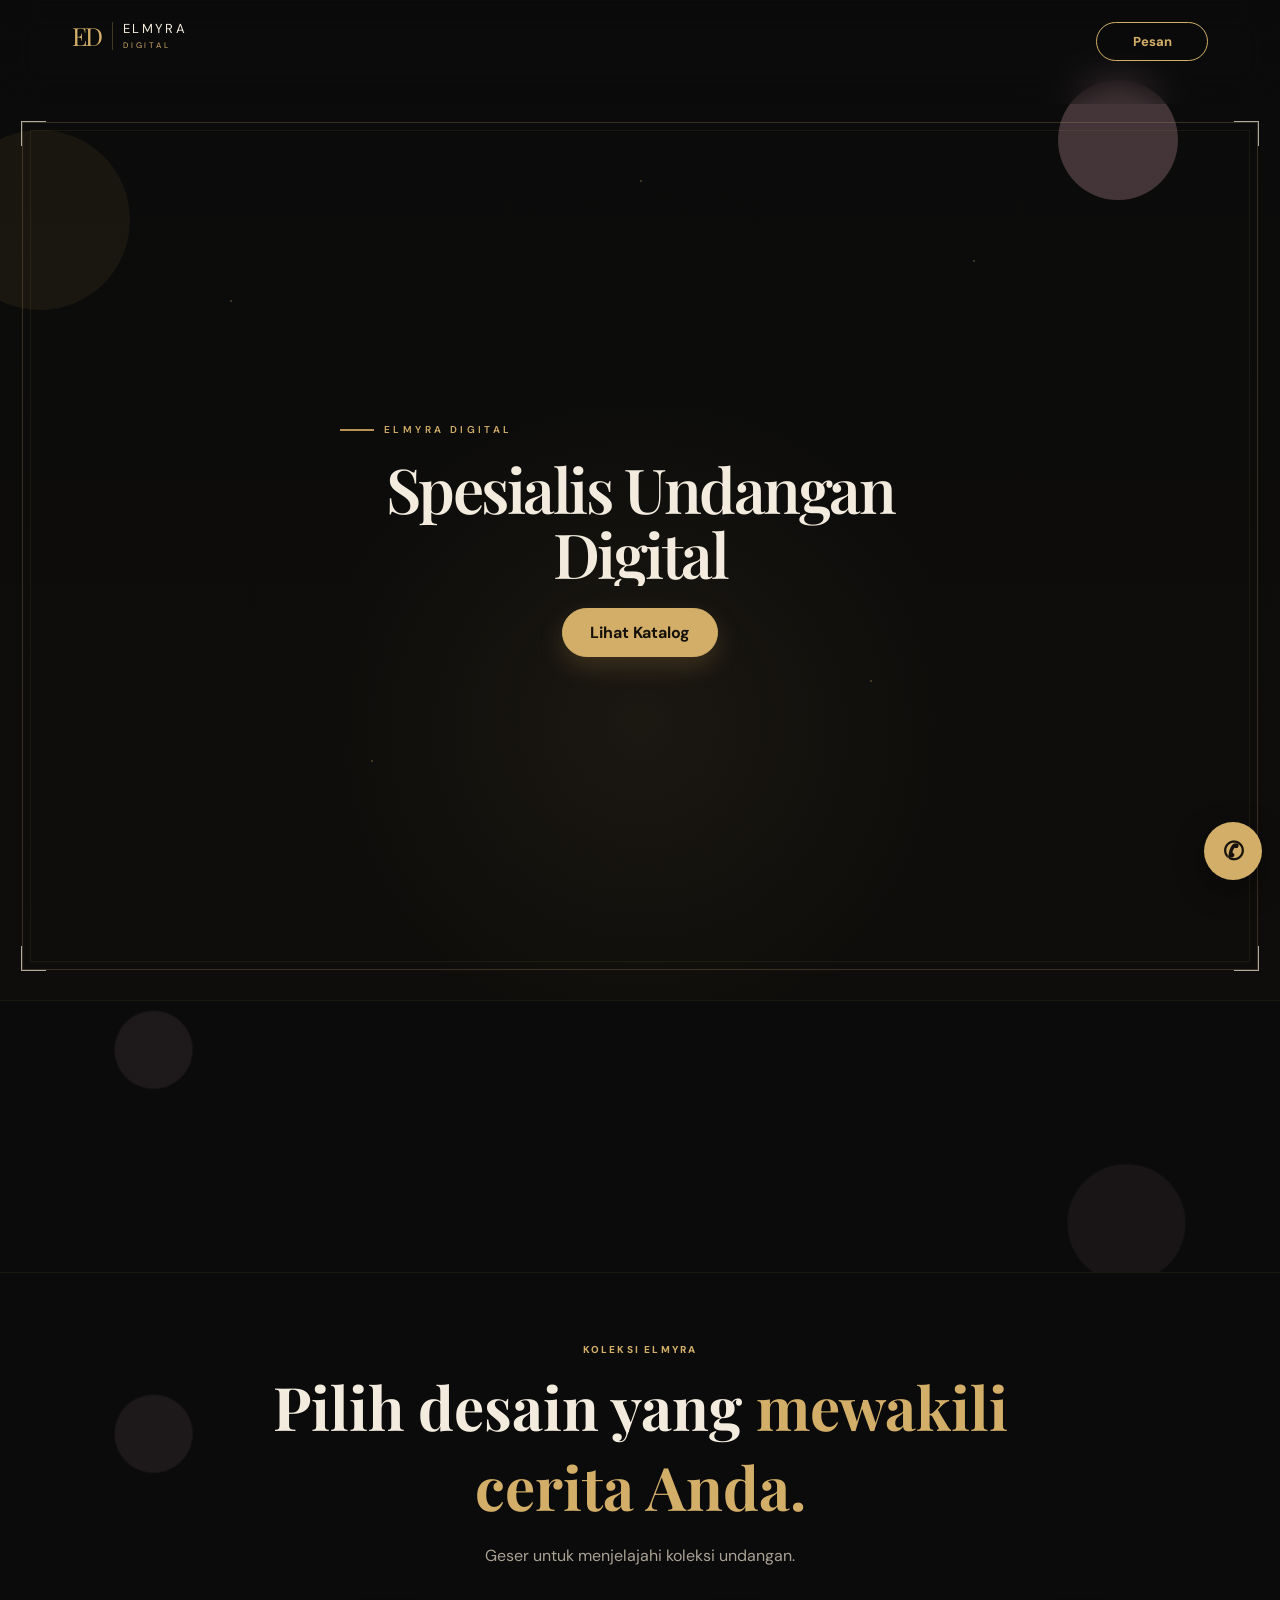
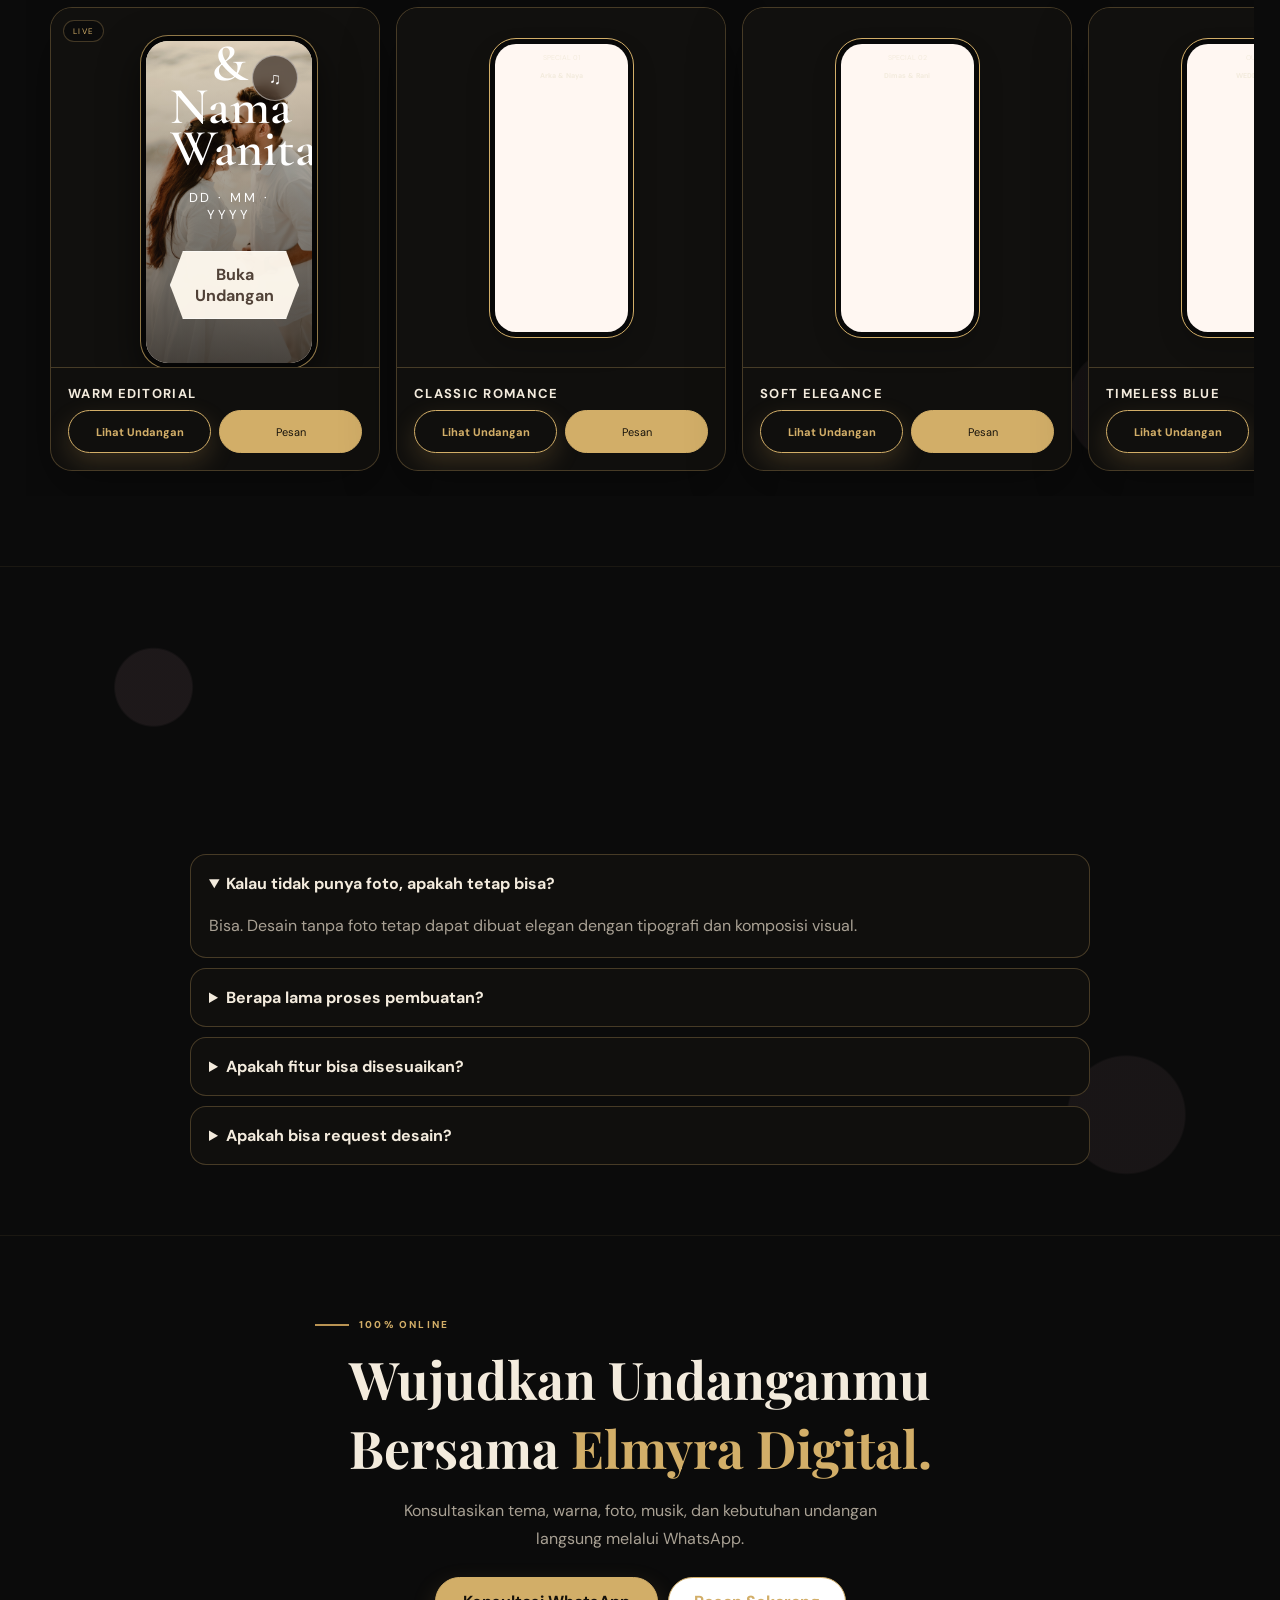
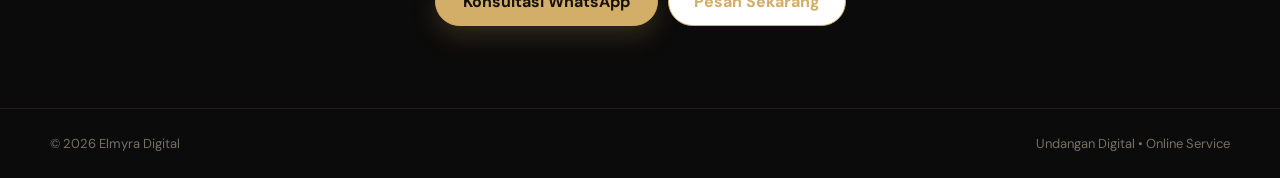
==== commit efde691a: "Load catalog preview fix stylesheet" ====
--- a/index.html
+++ b/index.html
@@ -3,7 +3,7 @@
 <head>
 <meta charset="utf-8"><meta name="viewport" content="width=device-width,initial-scale=1"><meta name="theme-color" content="#0b0b0b">
 <title>Elmyra Digital — Undangan Digital</title><meta name="description" content="Undangan digital elegan, interaktif, dan terjangkau.">
-<link rel="preconnect" href="https://fonts.googleapis.com"><link rel="preconnect" href="https://fonts.gstatic.com" crossorigin><link href="https://fonts.googleapis.com/css2?family=DM+Sans:wght@400;500;600;700&family=Playfair+Display:wght@600;700&display=swap" rel="stylesheet"><link rel="stylesheet" href="assets/css/style.css"><link rel="stylesheet" href="assets/css/reference-pink.css">
+<link rel="preconnect" href="https://fonts.googleapis.com"><link rel="preconnect" href="https://fonts.gstatic.com" crossorigin><link href="https://fonts.googleapis.com/css2?family=DM+Sans:wght@400;500;600;700&family=Playfair+Display:wght@600;700&display=swap" rel="stylesheet"><link rel="stylesheet" href="assets/css/style.css"><link rel="stylesheet" href="assets/css/reference-pink.css"><link rel="stylesheet" href="assets/css/catalog-fix.css">
 </head><body>
 <nav><div class="container nav-inner"><a class="brand-wordmark" href="#home" aria-label="Elmyra Digital"><span class="brand-monogram">ED</span><span>ELMYRA <small>DIGITAL</small></span></a><a class="btn-outline wa-link" href="#">Pesan</a></div></nav>
 <main>
--- a/assets/css/reference-pink.css
+++ b/assets/css/reference-pink.css
@@ -1,8 +1,11 @@
-/* ELMYRA DIGITAL — Homepage visual overrides */
-:root{--ref-rose:#bd7f80;--ref-rose-dark:#aa6e70;--ref-cream:#fff0dc;--ref-text:#fff7ef;--ref-shadow:0 9px 16px rgba(83,47,47,.26)}
-nav{position:absolute;inset:0 0 auto 0;z-index:70;background:transparent;border:0;backdrop-filter:none}.nav-inner{height:112px;padding:20px 18px 0;align-items:flex-start}.brand-image{width:90px;height:72px;display:flex;align-items:center;justify-content:flex-start;overflow:hidden}.brand-image img{width:86px;max-height:72px;object-fit:contain;filter:none!important;mix-blend-mode:multiply;opacity:.98}.navlinks{display:none!important}.nav-inner>.btn-outline{margin-top:0;min-width:146px;min-height:50px;padding:12px 28px;border:0;border-radius:999px;background:var(--ref-cream);color:var(--ref-rose-dark);box-shadow:var(--ref-shadow);font-size:16px;font-weight:700}.nav-inner>.btn-outline::before{content:"🛒";margin-right:9px;font-size:17px}
-.hero{min-height:100svh;padding:0;display:flex;align-items:stretch;background:linear-gradient(157deg,transparent 0 78%,rgba(255,230,226,.55) 78.2% 82%,transparent 82.2%),linear-gradient(164deg,transparent 0 84%,rgba(255,241,229,.93) 84.2% 89%,transparent 89.2%),linear-gradient(180deg,#ba7b7d 0%,#c8898b 68%,#c38384 100%)}.hero::before,.hero::after,.hero-watermark{display:none!important}.hero-grid{width:min(100%,760px);min-height:100svh;display:block;position:relative;padding:0 34px}.hero-copyblock{position:absolute;z-index:8;left:34px;right:34px;top:170px}.hero .eyebrow{display:block;color:#fff0dc;font-size:12px;letter-spacing:.18em;text-transform:uppercase;font-weight:800;margin-bottom:14px}.hero-title-stage{height:112px;max-width:620px;display:flex;align-items:flex-start;overflow:hidden}.hero h1{margin:0;max-width:620px;font-family:"DM Sans",sans-serif;font-size:clamp(34px,5.7vw,50px);line-height:1.04;letter-spacing:-.04em;font-weight:800;color:#fff;opacity:1;transform:translateY(0);filter:blur(0);transition:opacity .42s ease,transform .42s ease,filter .42s ease}.hero h1.headline-out{opacity:0;transform:translateY(-12px);filter:blur(3px)}.hero h1.headline-in{animation:headlineIn .5s cubic-bezier(.2,.75,.2,1)}@keyframes headlineIn{from{opacity:0;transform:translateY(12px);filter:blur(3px)}to{opacity:1;transform:none;filter:blur(0)}}.hero-subtitle,.hero-running{display:none!important}.hero .actions{margin-top:12px;display:flex}.hero .actions .btn{width:auto;min-height:52px;padding:12px 27px;border-radius:999px;background:var(--ref-cream);color:var(--ref-rose-dark);box-shadow:var(--ref-shadow);font-size:15px;font-weight:800}.hero .actions .btn::before{content:"→";margin-right:9px;font-size:18px}.hero .actions .btn-outline{display:none!important}.hero-stats{display:none!important}
-.phone-stage{position:absolute;z-index:4;left:0;right:0;bottom:0;height:43%;pointer-events:none}.phone{background:#171412;border:2px solid rgba(255,255,255,.9);box-shadow:0 22px 38px rgba(73,44,44,.24);overflow:hidden;border-radius:34px}.phone.a{width:176px;height:350px;left:25%;top:10px;transform:rotate(-11deg);animation:phoneFloatA 5.8s ease-in-out infinite alternate}.phone.b{width:168px;height:334px;right:25%;top:0;transform:rotate(7deg);animation:phoneFloatB 6.4s ease-in-out infinite alternate}.live-phone iframe{position:absolute;top:0;left:0;width:560px;height:1130px;border:0;transform-origin:top left;pointer-events:none;background:#171412}.phone.a iframe{transform:scale(.314)}.phone.b iframe{transform:scale(.296)}@keyframes phoneFloatA{to{transform:rotate(-9deg) translateY(-7px)}}@keyframes phoneFloatB{to{transform:rotate(5deg) translateY(-5px)}}.float-card{display:none!important}.marquee{display:none!important}
-#fitur{padding:52px 0 42px;background:#fff8ee;overflow:hidden}#fitur::before{display:none}#fitur .container{max-width:none;width:100%;padding:0}#fitur .section-head{padding:0 24px;margin:0 auto 18px;max-width:760px;text-align:center}.feature-title-stage{height:34px;display:flex;align-items:center;justify-content:center;overflow:hidden}#fitur .section-head .eyebrow{display:block;margin:0;color:var(--ref-rose-dark);font-family:"DM Sans",sans-serif;font-size:20px;line-height:1.2;letter-spacing:-.015em;text-transform:none;font-weight:800;transition:opacity .34s ease,transform .34s ease,filter .34s ease}#fitur .section-head .eyebrow.feature-title-out{opacity:0;transform:translateY(-10px);filter:blur(3px)}#fitur .section-head .eyebrow.feature-title-in{animation:featureTitleIn .48s cubic-bezier(.2,.75,.2,1)}@keyframes featureTitleIn{from{opacity:0;transform:translateY(10px);filter:blur(3px)}to{opacity:1;transform:none;filter:blur(0)}}#fitur .section-head h2,#fitur .section-head p{display:none!important}.features{position:relative!important;height:150px!important;margin:12px 0 0!important;overflow:hidden!important;display:block!important;width:100%!important;max-width:none!important}.feature{position:absolute!important;left:100%!important;top:8px!important;width:116px!important;min-width:116px!important;height:132px!important;padding:0!important;margin:0!important;background:transparent!important;border:0!important;box-shadow:none!important;border-radius:0!important;text-align:center!important;display:flex!important;flex-direction:column!important;align-items:center!important;justify-content:flex-start!important;gap:9px!important;animation:featureTicker 18s linear infinite!important;opacity:1!important}.feature:nth-child(1){animation-delay:-15s!important}.feature:nth-child(2){animation-delay:-12s!important}.feature:nth-child(3){animation-delay:-9s!important}.feature:nth-child(4){animation-delay:-6s!important}.feature:nth-child(5){animation-delay:-3s!important}.feature:nth-child(6){animation-delay:0s!important}.feature .icon{width:74px!important;height:74px!important;min-width:74px!important;border-radius:50%!important;display:grid!important;place-items:center!important;margin:0!important;background:linear-gradient(145deg,#fff6ee,#f2d7d8)!important;border:1px solid rgba(170,110,112,.22)!important;box-shadow:0 10px 24px rgba(126,79,79,.10)!important;color:var(--ref-rose-dark)!important;font-size:27px!important;line-height:1!important}.feature h3{margin:0!important;font-family:"DM Sans",sans-serif!important;font-size:13px!important;line-height:1.2!important;font-weight:800!important;color:#745457!important;white-space:nowrap!important}.feature p{display:none!important}@keyframes featureTicker{from{transform:translateX(0)}to{transform:translateX(calc(-100vw - 150px))}}
-@media(max-width:620px){.nav-inner{height:96px;padding:18px 18px 0}.brand-image{width:86px;height:66px}.brand-image img{width:82px;max-height:66px}.nav-inner>.btn-outline{min-width:132px;min-height:48px;padding:11px 22px;font-size:15px}.hero-grid{padding:0 28px}.hero-copyblock{left:28px;right:24px;top:128px}.hero .eyebrow{font-size:10px;margin-bottom:10px}.hero-title-stage{height:92px;max-width:350px}.hero h1{font-size:31px;max-width:350px;line-height:1.06}.hero .actions{margin-top:8px}.hero .actions .btn{min-height:50px;padding:11px 24px;font-size:14px}.phone-stage{height:42%;bottom:0}.phone.a{width:156px;height:312px;left:20%;top:10px}.phone.b{width:148px;height:296px;right:18%;top:0}.phone.a iframe{transform:scale(.2785)}.phone.b iframe{transform:scale(.264)}#fitur{padding-top:46px;padding-bottom:36px}.feature-title-stage{height:30px}#fitur .section-head .eyebrow{font-size:18px}.features{height:138px!important}.feature{width:106px!important;min-width:106px!important;height:124px!important}.feature .icon{width:68px!important;height:68px!important;min-width:68px!important;font-size:24px!important}.feature h3{font-size:12px!important}}
-@media(max-width:390px){.hero-copyblock{top:118px}.hero-title-stage{height:86px}.hero h1{font-size:29px}.phone.a{left:16%;width:145px;height:290px}.phone.b{right:14%;width:140px;height:280px}.phone.a iframe{transform:scale(.259)}.phone.b iframe{transform:scale(.25)}#fitur .section-head .eyebrow{font-size:17px}}
+/* ELMYRA DIGITAL — BLACK LUXURY */
+:root{--black:#0b0b0b;--black2:#11100e;--panel:#15130f;--gold:#d2ae68;--gold2:#a88a52;--ivory:#f3ebdd;--muted:#a9a194;--line:rgba(210,174,104,.28)}
+html,body{background:var(--black);color:var(--ivory)}body{overflow-x:hidden}main,section,footer{background:transparent!important}.container{position:relative}
+nav{position:absolute;inset:0 0 auto;z-index:70;background:transparent;border:0}.nav-inner{height:104px;padding:22px 22px 0;align-items:flex-start}.navlinks,.brand-image{display:none!important}.brand-wordmark{display:flex;align-items:center;gap:10px;color:var(--ivory);text-decoration:none;font-size:13px;letter-spacing:.18em;line-height:1.1}.brand-wordmark small{display:block;color:var(--gold);font-size:8px;letter-spacing:.35em;margin-top:5px}.brand-monogram{font-family:"Playfair Display",serif;color:var(--gold);font-size:25px;letter-spacing:-.08em;padding-right:11px;border-right:1px solid var(--line)}.nav-inner>.btn-outline{min-width:112px;padding:10px 20px;border:1px solid var(--gold);border-radius:999px;color:var(--gold);background:rgba(11,11,11,.35);font-size:13px;box-shadow:none}
+.hero{min-height:100svh;position:relative;display:flex;align-items:center;overflow:hidden;background:radial-gradient(circle at 50% 72%,rgba(210,174,104,.07),transparent 34%),linear-gradient(180deg,#0b0b0b,#0e0d0b)!important}.hero-grid{width:min(100%,760px);min-height:100svh;display:flex;align-items:center;justify-content:center;text-align:center;padding:100px 34px 60px}.hero-copyblock{position:relative;z-index:8;width:100%;max-width:600px}.hero .eyebrow{color:var(--gold);font-size:10px;letter-spacing:.34em;font-weight:600;margin-bottom:20px}.hero-title-stage{height:130px;display:flex;align-items:center;justify-content:center;overflow:hidden}.hero h1{margin:0;color:var(--ivory);font-family:"Playfair Display",serif;font-size:clamp(38px,7vw,62px);line-height:1.05;font-weight:600;transition:.42s ease}.hero h1.headline-out{opacity:0;transform:translateY(-12px);filter:blur(3px)}.hero h1.headline-in{animation:headlineIn .5s ease}@keyframes headlineIn{from{opacity:0;transform:translateY(12px);filter:blur(3px)}to{opacity:1;transform:none;filter:none}}.hero .actions{margin-top:22px;justify-content:center}.hero .actions .btn,.contact .btn{background:var(--gold);color:#15110a;border:1px solid var(--gold);border-radius:999px;padding:13px 27px;font-weight:700}.hero-stats,.phone-stage,.marquee{display:none!important}.hero-watermark{display:block!important;position:absolute;left:50%;bottom:8%;transform:translateX(-50%);font-family:"Playfair Display",serif;font-size:min(38vw,250px);color:rgba(210,174,104,.035);line-height:1;pointer-events:none}.lux-frame{position:absolute;inset:122px 22px 30px;z-index:2;pointer-events:none}.lux-frame::before,.lux-frame::after{content:"";position:absolute;inset:0;border:1px solid rgba(210,174,104,.22)}.lux-frame::after{inset:8px;border-color:rgba(210,174,104,.08)}.lux-frame i{position:absolute;width:25px;height:25px;border-color:var(--gold);opacity:.7}.lux-frame i:nth-child(1){left:-1px;top:-1px;border-left:1px solid;border-top:1px solid}.lux-frame i:nth-child(2){right:-1px;top:-1px;border-right:1px solid;border-top:1px solid}.lux-frame i:nth-child(3){left:-1px;bottom:-1px;border-left:1px solid;border-bottom:1px solid}.lux-frame i:nth-child(4){right:-1px;bottom:-1px;border-right:1px solid;border-bottom:1px solid}.hero-particles b{position:absolute;width:2px;height:2px;background:var(--gold);border-radius:50%;opacity:.35;animation:drift 6s ease-in-out infinite alternate}.hero-particles b:nth-child(1){left:18%;top:30%}.hero-particles b:nth-child(2){left:76%;top:26%;animation-delay:-2s}.hero-particles b:nth-child(3){left:68%;top:68%;animation-delay:-4s}.hero-particles b:nth-child(4){left:29%;top:76%;animation-delay:-1s}.hero-particles b:nth-child(5){left:50%;top:18%;animation-delay:-3s}@keyframes drift{to{transform:translateY(-18px);opacity:.75}}
+#fitur{padding:54px 0 44px;border-top:1px solid rgba(210,174,104,.08);overflow:hidden}#fitur .container{max-width:none;padding:0}.feature-title-stage{height:32px;display:flex;justify-content:center;overflow:hidden}#fitur .section-head{margin:0 0 16px;text-align:center}#fitur .eyebrow{color:var(--gold);font-size:18px;letter-spacing:.02em;text-transform:none;font-weight:500;transition:.34s ease}.feature-title-out{opacity:0;transform:translateY(-9px);filter:blur(2px)}.feature-title-in{animation:featureTitleIn .45s ease}@keyframes featureTitleIn{from{opacity:0;transform:translateY(9px)}to{opacity:1;transform:none}}.features{position:relative!important;height:125px!important;display:block!important;overflow:hidden!important;width:100%!important}.feature{position:absolute!important;left:100%!important;top:7px!important;width:112px!important;height:110px!important;padding:0!important;background:transparent!important;border:0!important;box-shadow:none!important;display:flex!important;flex-direction:column!important;align-items:center!important;gap:9px!important;animation:featureTicker 18s linear infinite!important;opacity:1!important}.feature:nth-child(1){animation-delay:-15s!important}.feature:nth-child(2){animation-delay:-12s!important}.feature:nth-child(3){animation-delay:-9s!important}.feature:nth-child(4){animation-delay:-6s!important}.feature:nth-child(5){animation-delay:-3s!important}.feature:nth-child(6){animation-delay:0s!important}.feature .icon{width:62px!important;height:62px!important;border-radius:50%!important;display:grid!important;place-items:center!important;background:#100f0d!important;border:1px solid var(--gold)!important;color:var(--gold)!important;font-size:22px!important}.feature h3{margin:0!important;color:var(--ivory)!important;font-size:11px!important;white-space:nowrap!important;font-weight:500!important}.feature p{display:none!important}@keyframes featureTicker{from{transform:translateX(0)}to{transform:translateX(calc(-100vw - 140px))}}
+.catalog{padding:70px 0;border-top:1px solid rgba(210,174,104,.08)}.catalog .section-head{text-align:center;margin-bottom:30px}.catalog .section-head .eyebrow,#faq .eyebrow,.contact .eyebrow{color:var(--gold);letter-spacing:.22em;font-size:10px}.catalog .section-head h2,#faq h2,.contact h2{color:var(--ivory);font-family:"Playfair Display",serif}.catalog .section-head h2 span,#faq h2 span,.contact h2 span{color:var(--gold)}.catalog .section-head p,.contact p{color:var(--muted)}.tabs,.catalog-bar{display:none!important}.cards{display:flex!important;gap:16px!important;overflow-x:auto!important;scroll-snap-type:x mandatory;padding:8px 24px 25px!important;margin:0 -24px;scrollbar-width:none}.cards::-webkit-scrollbar{display:none}.card{flex:0 0 min(82vw,330px)!important;scroll-snap-align:center;background:#100f0d!important;border:1px solid var(--line)!important;border-radius:22px!important;overflow:hidden;box-shadow:0 20px 55px rgba(0,0,0,.3)!important}.card-body{padding:17px!important}.card-body h3{color:var(--ivory)!important;font-family:"DM Sans",sans-serif!important;font-size:13px!important;letter-spacing:.1em}.card .thumb{height:360px!important;background:#11100e!important;border-bottom:1px solid var(--line);display:flex;align-items:center;justify-content:center}.mini-phone{width:145px!important;height:300px!important;border:1px solid var(--gold)!important;background:#080808!important;border-radius:27px!important;padding:5px!important}.mini-screen{border-radius:21px!important}.catalog-actions{display:grid!important;grid-template-columns:1fr 1fr!important;gap:8px!important}.catalog-actions .btn,.catalog-actions .order-btn{min-height:43px!important;border-radius:999px!important;font-size:11px!important;padding:10px!important;text-align:center!important;text-decoration:none!important;display:flex!important;align-items:center!important;justify-content:center!important}.catalog-actions .btn{background:transparent!important;color:var(--gold)!important;border:1px solid var(--gold)!important}.catalog-actions .order-btn{background:var(--gold)!important;color:#17130c!important;border:1px solid var(--gold)!important}
+/* Robust live preview: no nested phone mock; the invitation itself fills the framed portrait window */
+.live-template-preview{height:360px!important;min-height:0!important;background:#0d0c0a!important;position:relative!important;overflow:hidden!important;border-bottom:1px solid var(--line)!important;display:block!important}.phone-preview-shell{position:absolute!important;inset:14px!important;width:auto!important;height:auto!important;padding:0!important;border:1px solid rgba(210,174,104,.55)!important;border-radius:24px!important;overflow:hidden!important;background:#080808!important;box-shadow:inset 0 0 0 1px rgba(210,174,104,.08)!important}.phone-preview-shell::before{display:none!important}.phone-preview-screen{position:absolute!important;inset:0!important;width:100%!important;height:100%!important;border-radius:23px!important;overflow:hidden!important;background:#0b0b0b!important}.phone-preview-screen iframe{position:absolute!important;top:0!important;left:50%!important;width:390px!important;height:740px!important;border:0!important;transform:translateX(-50%) scale(.445)!important;transform-origin:top center!important;pointer-events:none!important;background:#0b0b0b!important}.live-template-preview::after{content:"LIVE";position:absolute;top:24px;left:24px;padding:5px 9px;border-radius:999px;background:rgba(11,11,11,.86)!important;color:var(--gold)!important;border:1px solid var(--line)!important;font-size:8px;letter-spacing:.18em;z-index:8}
+#faq{padding:70px 0;border-top:1px solid rgba(210,174,104,.08)}#faq .section-head{text-align:center}.faq details{background:#100f0d!important;border:1px solid var(--line)!important;color:var(--muted)!important}.faq summary{color:var(--ivory)!important}.faq p{color:var(--muted)!important}.contact{padding:82px 0!important;border-top:1px solid rgba(210,174,104,.08);text-align:center}.contact-online{max-width:650px;text-align:center}.contact h2{font-size:clamp(34px,6vw,52px);margin:13px 0 15px}.contact p{max-width:520px;margin:0 auto 25px;line-height:1.7}.contact-actions{display:flex;justify-content:center;gap:10px;flex-wrap:wrap}.contact .btn-outline{border:1px solid var(--gold);color:var(--gold);border-radius:999px;padding:13px 25px;text-decoration:none}footer{border-top:1px solid rgba(210,174,104,.12);color:#766f64!important;padding:26px 0!important}.wa{background:var(--gold)!important;color:#17130c!important;box-shadow:0 10px 30px rgba(0,0,0,.4)!important}
+@media(max-width:620px){.nav-inner{height:92px;padding:18px 18px 0}.brand-wordmark{font-size:11px}.brand-monogram{font-size:22px}.nav-inner>.btn-outline{min-width:90px;padding:9px 16px}.lux-frame{inset:105px 15px 22px}.hero-grid{padding:90px 28px 45px}.hero-title-stage{height:118px}.hero h1{font-size:38px}.hero-watermark{bottom:10%;font-size:45vw}.catalog{padding-top:58px}.catalog .section-head{padding:0 12px}.card{flex-basis:78vw!important}.card .thumb,.live-template-preview{height:330px!important}.phone-preview-shell{inset:12px!important;border-radius:22px!important}.phone-preview-screen{border-radius:21px!important}.phone-preview-screen iframe{width:390px!important;height:740px!important;transform:translateX(-50%) scale(.39)!important}.mini-phone{width:130px!important;height:270px!important}.contact{padding:65px 22px!important}.contact h2{font-size:35px}.footer-inner{justify-content:center;text-align:center}}
--- a/assets/css/catalog-fix.css
+++ b/assets/css/catalog-fix.css
@@ -0,0 +1 @@
+.live-template-preview{height:330px!important;min-height:330px!important;display:flex!important;align-items:center!important;justify-content:center!important;overflow:hidden!important;position:relative!important;background:#11100e!important;border-bottom:1px solid rgba(210,174,104,.28)!important}.phone-preview-shell{position:relative!important;width:164px!important;height:306px!important;flex:0 0 164px!important;margin:auto!important;padding:5px!important;border:1px solid rgba(210,174,104,.68)!important;border-radius:28px!important;background:#050505!important;overflow:hidden!important;box-shadow:0 16px 38px rgba(0,0,0,.55)!important}.phone-preview-shell::before{content:""!important;position:absolute!important;top:5px!important;left:50%!important;transform:translateX(-50%)!important;width:54px!important;height:11px!important;border-radius:0 0 9px 9px!important;background:#050505!important;z-index:5!important}.phone-preview-screen{position:absolute!important;inset:5px!important;width:auto!important;height:auto!important;border-radius:22px!important;overflow:hidden!important;background:#171412!important}.phone-preview-screen iframe{position:absolute!important;inset:0!important;width:100%!important;height:100%!important;min-width:0!important;min-height:0!important;border:0!important;transform:none!important;zoom:1!important;pointer-events:none!important;background:#171412!important}.live-template-preview::after{content:"LIVE"!important;position:absolute!important;top:12px!important;left:12px!important;z-index:8!important;padding:5px 9px!important;border-radius:999px!important;background:#0b0b0b!important;color:#d2ae68!important;border:1px solid rgba(210,174,104,.28)!important;font-size:8px!important;letter-spacing:.16em!important}@media(min-width:621px){.live-template-preview{height:360px!important;min-height:360px!important}.phone-preview-shell{width:178px!important;height:334px!important;flex-basis:178px!important}}
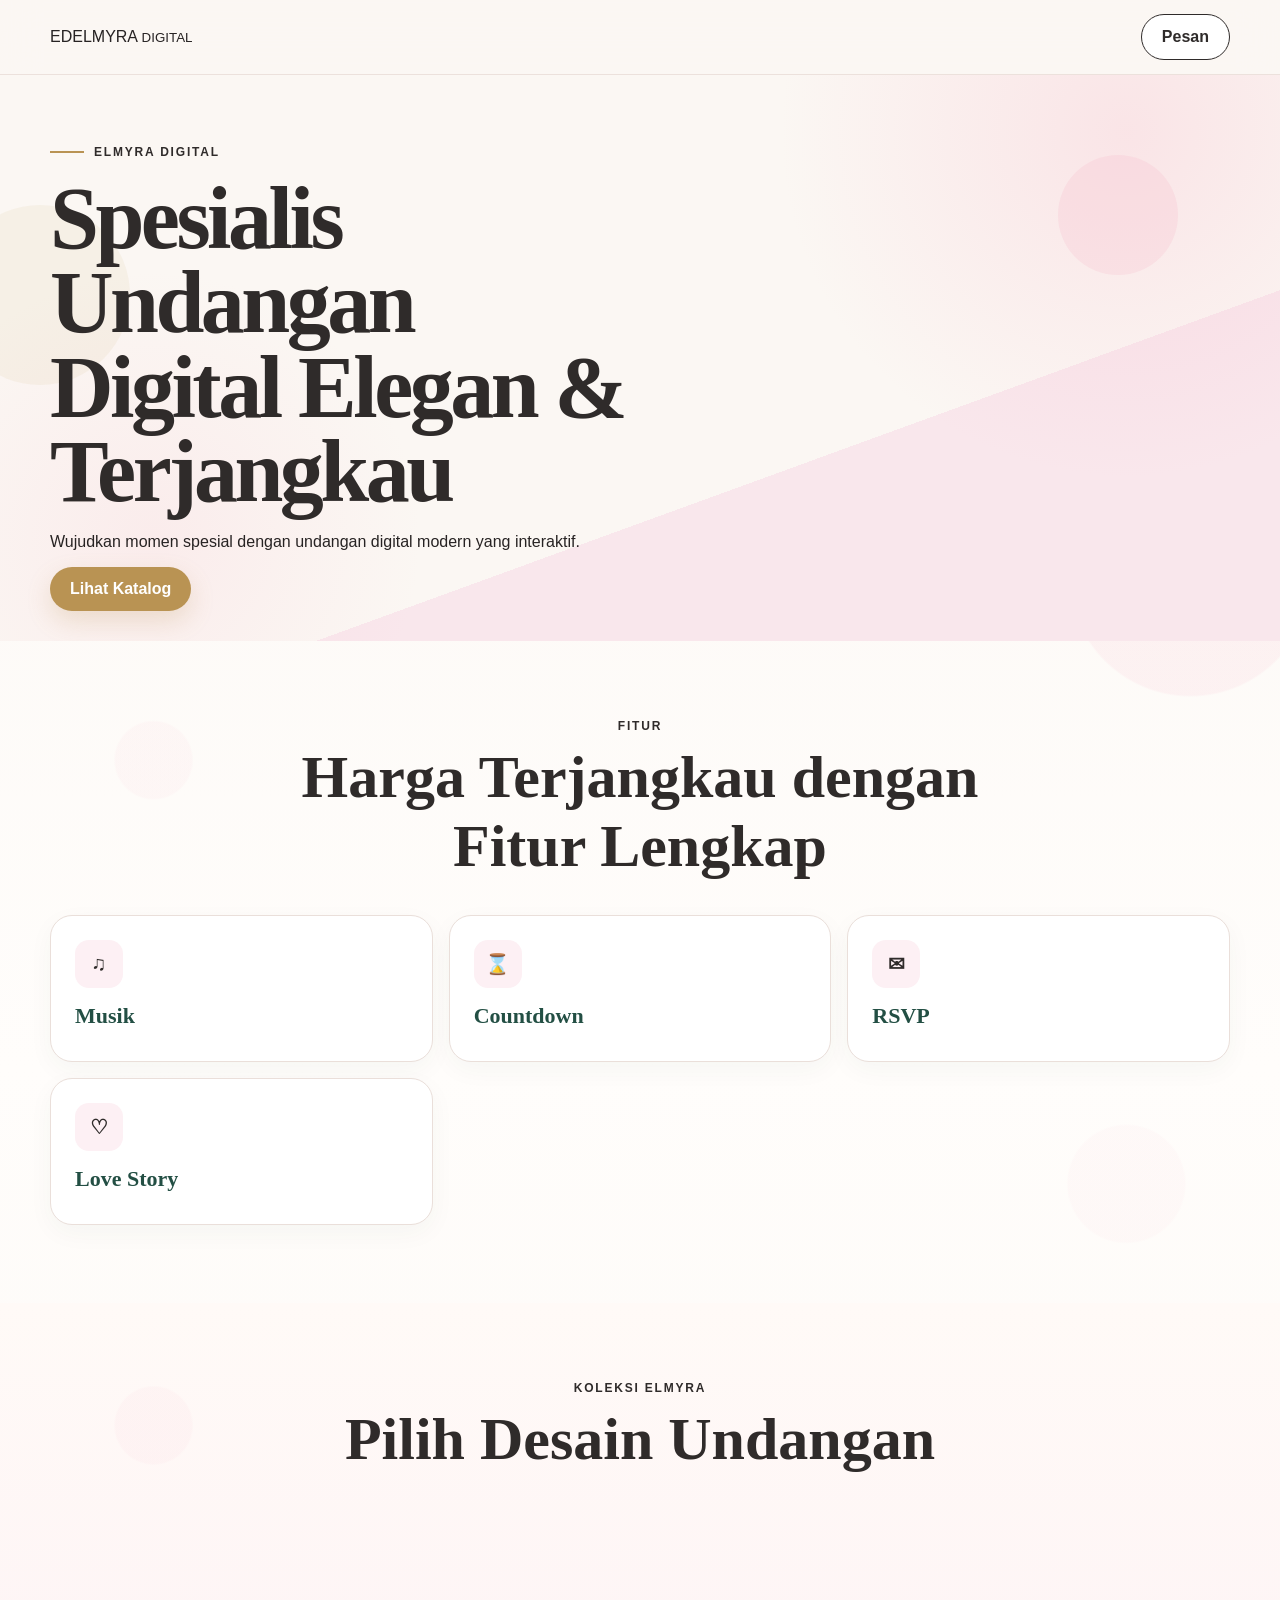
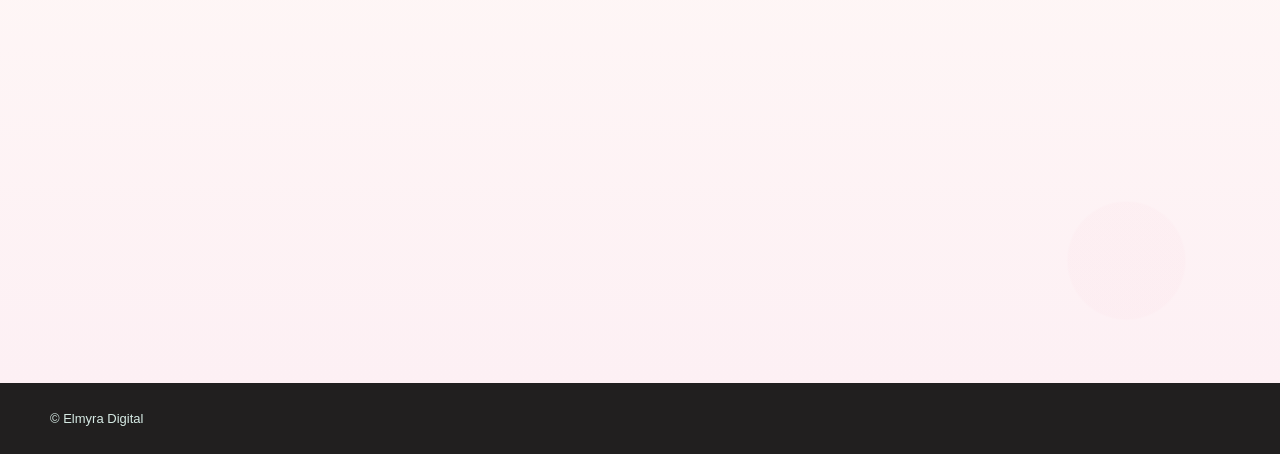
==== commit 462f38dd: "Rombak katalog menjadi dinamis dari catalog.json" ====
--- a/index.html
+++ b/index.html
@@ -1,15 +1,55 @@
 <!doctype html>
 <html lang="id">
 <head>
-<meta charset="utf-8"><meta name="viewport" content="width=device-width,initial-scale=1"><meta name="theme-color" content="#0b0b0b">
-<title>Elmyra Digital — Undangan Digital</title><meta name="description" content="Undangan digital elegan, interaktif, dan terjangkau.">
-<link rel="preconnect" href="https://fonts.googleapis.com"><link rel="preconnect" href="https://fonts.gstatic.com" crossorigin><link href="https://fonts.googleapis.com/css2?family=DM+Sans:wght@400;500;600;700&family=Playfair+Display:wght@600;700&display=swap" rel="stylesheet"><link rel="stylesheet" href="assets/css/style.css"><link rel="stylesheet" href="assets/css/reference-pink.css"><link rel="stylesheet" href="assets/css/catalog-fix.css">
-</head><body>
-<nav><div class="container nav-inner"><a class="brand-wordmark" href="#home" aria-label="Elmyra Digital"><span class="brand-monogram">ED</span><span>ELMYRA <small>DIGITAL</small></span></a><a class="btn-outline wa-link" href="#">Pesan</a></div></nav>
+<meta charset="utf-8">
+<meta name="viewport" content="width=device-width,initial-scale=1">
+<title>Elmyra Digital — Undangan Digital Elegan</title>
+<meta name="description" content="Undangan digital elegan, interaktif, dan terjangkau.">
+<link rel="stylesheet" href="assets/css/style.css">
+<link rel="stylesheet" href="assets/css/catalog-fix.css">
+</head>
+<body>
+<nav>
+<div class="container nav-inner">
+<a class="brand-wordmark" href="#home"><span class="brand-monogram">ED</span><span>ELMYRA <small>DIGITAL</small></span></a>
+<a class="btn-outline wa-link" href="#">Pesan</a>
+</div>
+</nav>
+
 <main>
-<section class="hero" id="home"><div class="lux-frame" aria-hidden="true"><i></i><i></i><i></i><i></i></div><div class="hero-particles" aria-hidden="true"><b></b><b></b><b></b><b></b><b></b></div><div class="container hero-grid"><div class="hero-copyblock"><div class="eyebrow">ELMYRA DIGITAL</div><div class="hero-title-stage" aria-live="polite"><h1 id="heroHeadline">Spesialis Undangan Digital</h1></div><div class="actions"><a class="btn" href="#katalog">Lihat Katalog</a></div></div><div class="hero-watermark" aria-hidden="true">ED</div></div></section>
-<section id="fitur"><div class="container"><div class="section-head reveal"><div class="feature-title-stage" aria-live="polite"><div class="eyebrow" id="featureHeadline">Harga Terjangkau</div></div></div><div class="features"><article class="feature reveal"><div class="icon">♫</div><h3>Musik Latar</h3></article><article class="feature reveal"><div class="icon">⌛</div><h3>Countdown</h3></article><article class="feature reveal"><div class="icon">⌖</div><h3>Google Maps</h3></article><article class="feature reveal"><div class="icon">✉</div><h3>RSVP & Ucapan</h3></article><article class="feature reveal"><div class="icon">♡</div><h3>Love Story</h3></article><article class="feature reveal"><div class="icon">▣</div><h3>Amplop Digital</h3></article></div></div></section>
-<section class="catalog" id="katalog"><div class="container"><div class="section-head reveal"><div class="eyebrow">Koleksi Elmyra</div><h2>Pilih desain yang <span>mewakili cerita Anda.</span></h2><p>Geser untuk menjelajahi koleksi undangan.</p></div><div class="cards"><article class="card reveal"><div class="thumb t1"><div class="mini-phone"><div class="mini-screen">SPECIAL 01<br><br><b>Arka & Naya</b></div></div></div><div class="card-body"><h3>CLASSIC ROMANCE</h3><a class="btn" href="#">Lihat Undangan</a></div></article><article class="card reveal"><div class="thumb t2"><div class="mini-phone"><div class="mini-screen">SPECIAL 02<br><br><b>Dimas & Rani</b></div></div></div><div class="card-body"><h3>SOFT ELEGANCE</h3><a class="btn" href="#">Lihat Undangan</a></div></article><article class="card reveal"><div class="thumb t3"><div class="mini-phone"><div class="mini-screen">OUR<br><br><b>WEDDING</b></div></div></div><div class="card-body"><h3>TIMELESS BLUE</h3><a class="btn" href="#">Lihat Undangan</a></div></article></div></div></section>
-<section id="faq"><div class="container"><div class="section-head reveal"><div class="eyebrow">FAQ</div><h2>Pertanyaan yang <span>sering ditanyakan.</span></h2></div><div class="faq"><details open><summary>Kalau tidak punya foto, apakah tetap bisa?</summary><p>Bisa. Desain tanpa foto tetap dapat dibuat elegan dengan tipografi dan komposisi visual.</p></details><details><summary>Berapa lama proses pembuatan?</summary><p>Untuk template siap pakai, target proses kurang dari 24 jam setelah data lengkap.</p></details><details><summary>Apakah fitur bisa disesuaikan?</summary><p>Bisa. Galeri, love story, RSVP, amplop digital, musik, dan fitur lain dapat disesuaikan.</p></details><details><summary>Apakah bisa request desain?</summary><p>Bisa untuk kebutuhan desain custom.</p></details></div></div></section>
-<section class="contact" id="kontak"><div class="container contact-online"><div class="eyebrow">100% ONLINE</div><h2>Wujudkan Undanganmu<br>Bersama <span>Elmyra Digital.</span></h2><p>Konsultasikan tema, warna, foto, musik, dan kebutuhan undangan langsung melalui WhatsApp.</p><div class="contact-actions"><a class="btn wa-link" href="#">Konsultasi WhatsApp</a><a class="btn-outline wa-link" href="#">Pesan Sekarang</a></div></div></section>
-</main><footer><div class="container footer-inner"><div>© <span id="year"></span> Elmyra Digital</div><div>Undangan Digital • Online Service</div></div></footer><a class="wa wa-link" href="#" aria-label="WhatsApp">✆</a><script src="assets/js/main.js" defer></script></body></html>+<section class="hero" id="home">
+<div class="container hero-grid">
+<div class="hero-copyblock">
+<div class="eyebrow">ELMYRA DIGITAL</div>
+<h1>Spesialis Undangan Digital Elegan & Terjangkau</h1>
+<p>Wujudkan momen spesial dengan undangan digital modern yang interaktif.</p>
+<a class="btn" href="#katalog">Lihat Katalog</a>
+</div>
+</div>
+</section>
+
+<section id="fitur">
+<div class="container">
+<div class="section-head"><div class="eyebrow">FITUR</div><h2>Harga Terjangkau dengan Fitur Lengkap</h2></div>
+<div class="features">
+<div class="feature"><div class="icon">♫</div><h3>Musik</h3></div>
+<div class="feature"><div class="icon">⌛</div><h3>Countdown</h3></div>
+<div class="feature"><div class="icon">✉</div><h3>RSVP</h3></div>
+<div class="feature"><div class="icon">♡</div><h3>Love Story</h3></div>
+</div>
+</div>
+</section>
+
+<section class="catalog" id="katalog">
+<div class="container">
+<div class="section-head"><div class="eyebrow">KOLEKSI ELMYRA</div><h2>Pilih Desain Undangan</h2></div>
+<div class="cards" id="catalog-container"></div>
+</div>
+</section>
+
+</main>
+<footer><div class="container">© Elmyra Digital</div></footer>
+<script src="assets/js/main.js" defer></script>
+<script src="assets/js/catalog.js" defer></script>
+</body>
+</html>
